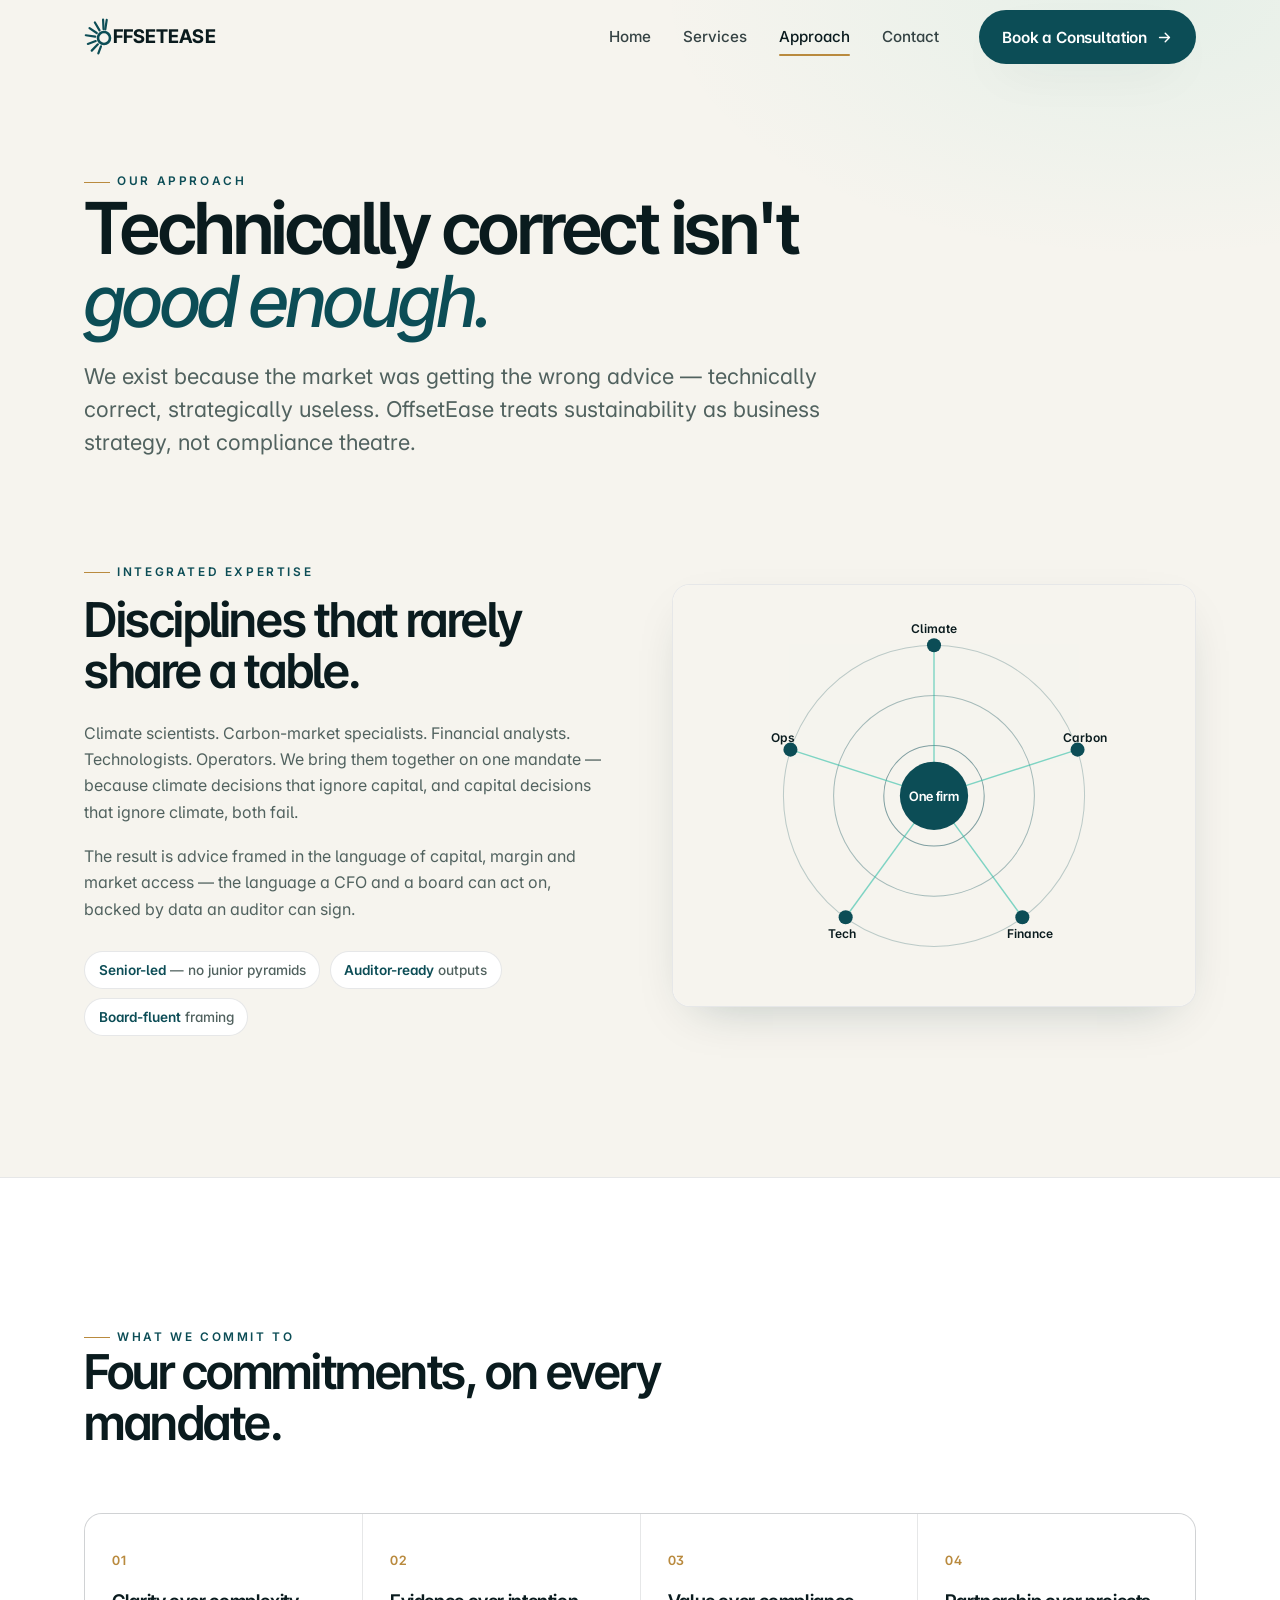
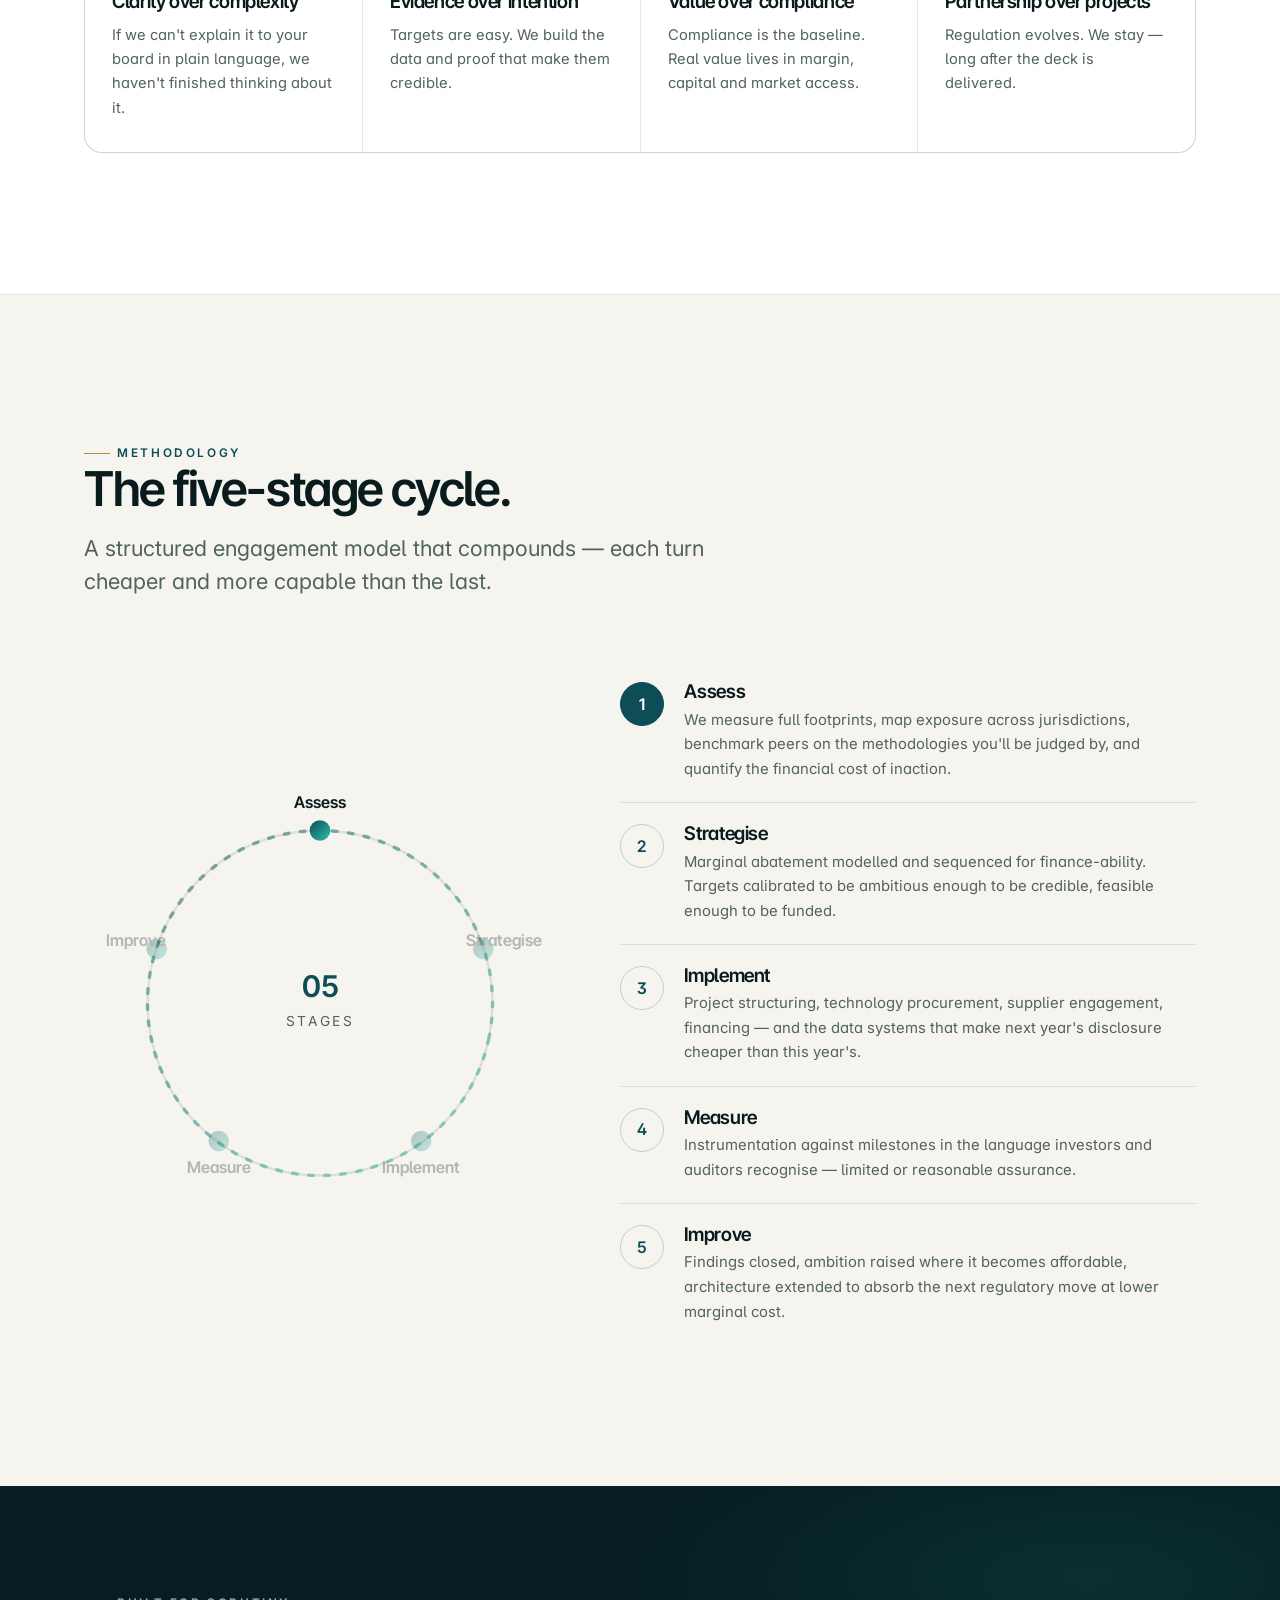
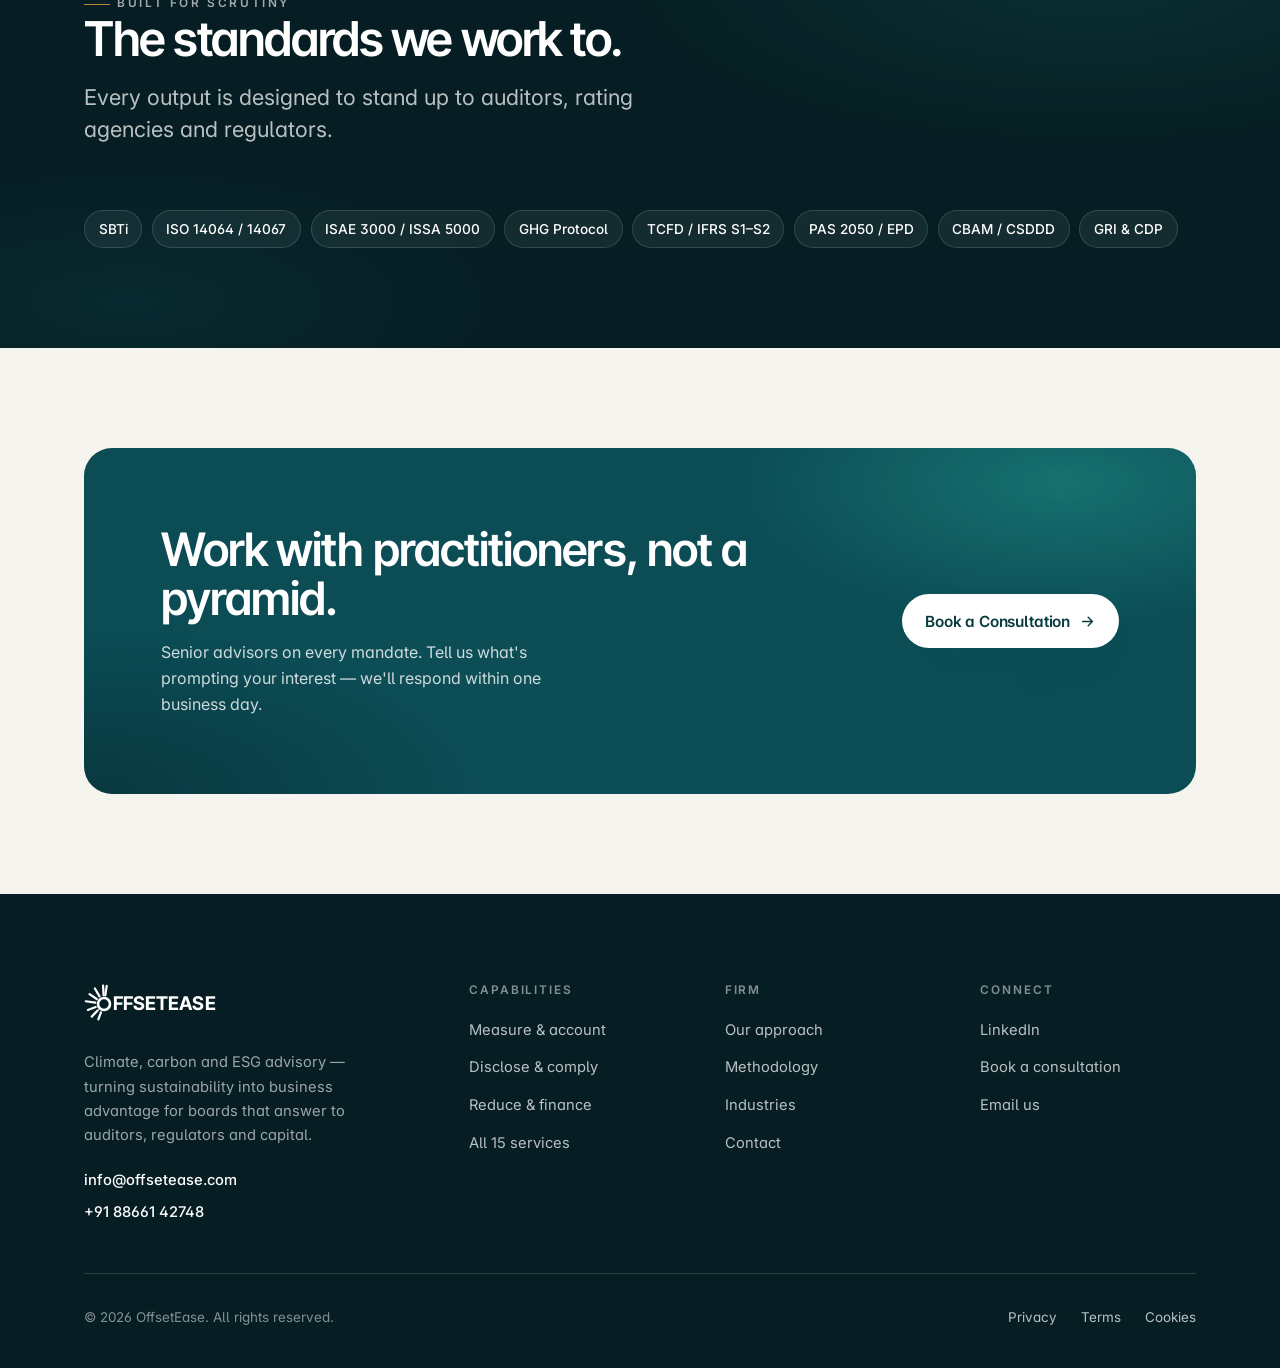
==== about.html @ 2c7992a4 "Brand logo (sunburst mark) + immersive climate visuals - Replace mark with SVG rebuild of the Offset" ====
<!DOCTYPE html>
<html lang="en">
<head>
<meta charset="UTF-8">
<meta name="viewport" content="width=device-width, initial-scale=1">
<title>Approach — OffsetEase</title>
<meta name="description" content="Why OffsetEase exists, how we work, and the five-stage methodology that turns climate exposure into business advantage. Senior-led, integrated, built for scrutiny.">
<meta name="theme-color" content="#0C4D56">
<link rel="icon" href="assets/img/favicon.svg" type="image/svg+xml">
<link rel="preconnect" href="https://fonts.googleapis.com">
<link rel="preconnect" href="https://fonts.gstatic.com" crossorigin>
<link href="https://fonts.googleapis.com/css2?family=Inter:wght@400;500;600;700&family=Inter+Tight:wght@500;600;700&display=swap" rel="stylesheet">
<link rel="stylesheet" href="assets/css/styles.css">
</head>
<body>

<header class="nav is-scrolled" id="nav">
  <div class="wrap nav__inner">
    <a class="logo" href="index.html" aria-label="OffsetEase home">
      <svg class="logo__mark" viewBox="0 0 140 190" fill="none" aria-hidden="true"><g stroke="currentColor" stroke-width="11" stroke-linecap="round"><line x1="106.5" y1="56.5" x2="113.6" y2="9"/><line x1="97.8" y1="56" x2="95.4" y2="8.1"/><line x1="77.7" y1="62.1" x2="54.4" y2="22.4"/><line x1="63.7" y1="75.1" x2="27.5" y2="50.2"/><line x1="56.5" y1="93.5" x2="9" y2="86.4"/><line x1="58.7" y1="115.2" x2="19.3" y2="129.8"/><line x1="69.3" y1="131.5" x2="38.7" y2="163.1"/><line x1="84.8" y1="141.3" x2="71.6" y2="177"/></g><circle cx="100" cy="100" r="30" fill="none" stroke="currentColor" stroke-width="13"/></svg>
      <span class="logo__word" aria-hidden="true">FFSETEASE</span>
    </a>
    <nav class="nav__links" aria-label="Primary">
      <a class="nav__link" href="index.html">Home</a>
      <a class="nav__link" href="services.html">Services</a>
      <a class="nav__link" href="about.html" aria-current="page">Approach</a>
      <a class="nav__link" href="contact.html">Contact</a>
      <a class="btn btn--primary nav__cta" href="contact.html">Book a Consultation
        <svg viewBox="0 0 24 24" fill="none" aria-hidden="true"><path d="M5 12h14M13 6l6 6-6 6" stroke="currentColor" stroke-width="2" stroke-linecap="round" stroke-linejoin="round"/></svg></a>
    </nav>
    <button class="nav__toggle" aria-label="Menu" aria-expanded="false"><span></span></button>
    <div class="nav__progress"></div>
  </div>
</header>

<main>

<section class="phero">
  <div class="phero__bg"></div>
  <div class="wrap">
    <p class="eyebrow reveal">Our approach</p>
    <h1 class="display reveal" data-delay="1">Technically correct isn't<br><span class="accent-word">good enough.</span></h1>
    <p class="lead reveal" data-delay="2">We exist because the market was getting the wrong advice — technically correct, strategically useless. OffsetEase treats sustainability as business strategy, not compliance theatre.</p>
  </div>
</section>

<!-- Story / positioning -->
<section class="section" style="padding-top:clamp(1rem,3vw,2rem)">
  <div class="wrap">
    <div class="feat">
      <div class="reveal">
        <p class="eyebrow">Integrated expertise</p>
        <h2 class="h2" style="margin-top:.8rem">Disciplines that rarely share a table.</h2>
        <div class="stack" style="margin-top:1.4rem">
          <p class="muted">Climate scientists. Carbon-market specialists. Financial analysts. Technologists. Operators. We bring them together on one mandate — because climate decisions that ignore capital, and capital decisions that ignore climate, both fail.</p>
          <p class="muted">The result is advice framed in the language of capital, margin and market access — the language a CFO and a board can act on, backed by data an auditor can sign.</p>
        </div>
        <div class="pills reveal" data-delay="1" style="margin-top:1.8rem">
          <span class="pill"><b>Senior-led</b> — no junior pyramids</span>
          <span class="pill"><b>Auditor-ready</b> outputs</span>
          <span class="pill"><b>Board-fluent</b> framing</span>
        </div>
      </div>
      <div class="feat__media reveal" data-delay="1">
        <svg viewBox="0 0 520 420" role="img" aria-label="Integrated disciplines converging">
          <rect width="520" height="420" fill="#F6F4EE"/>
          <g transform="translate(260,210)">
            <circle r="150" fill="none" stroke="#0C4D56" stroke-width="1" opacity="0.25"/>
            <circle r="100" fill="none" stroke="#0C4D56" stroke-width="1" opacity="0.35"/>
            <circle r="50" fill="none" stroke="#0C4D56" stroke-width="1" opacity="0.5"/>
            <!-- converging lines -->
            <g stroke="#2FBFA8" stroke-width="1.4" opacity="0.6">
              <line x1="0" y1="0" x2="0" y2="-150"/><line x1="0" y1="0" x2="143" y2="-46"/><line x1="0" y1="0" x2="88" y2="121"/><line x1="0" y1="0" x2="-88" y2="121"/><line x1="0" y1="0" x2="-143" y2="-46"/>
            </g>
            <!-- outer nodes -->
            <g font-family="Inter" font-size="12" font-weight="600" fill="#0A1B1E" text-anchor="middle">
              <circle cx="0" cy="-150" r="7" fill="#0C4D56"/><text x="0" y="-162">Climate</text>
              <circle cx="143" cy="-46" r="7" fill="#0C4D56"/><text x="150" y="-54">Carbon</text>
              <circle cx="88" cy="121" r="7" fill="#0C4D56"/><text x="96" y="142">Finance</text>
              <circle cx="-88" cy="121" r="7" fill="#0C4D56"/><text x="-92" y="142">Tech</text>
              <circle cx="-143" cy="-46" r="7" fill="#0C4D56"/><text x="-150" y="-54">Ops</text>
            </g>
            <circle r="34" fill="#0C4D56"/>
            <text y="5" text-anchor="middle" font-family="Inter Tight" font-size="13" font-weight="600" fill="#fff">One firm</text>
          </g>
        </svg>
      </div>
    </div>
  </div>
</section>

<!-- Values -->
<section class="section" style="background:var(--surface);border-block:1px solid var(--line)">
  <div class="wrap">
    <div class="head reveal">
      <p class="eyebrow">What we commit to</p>
      <h2 class="h2">Four commitments, on every mandate.</h2>
    </div>
    <div class="values reveal" data-delay="1">
      <article class="value"><span class="value__num">01</span><h3>Clarity over complexity</h3><p>If we can't explain it to your board in plain language, we haven't finished thinking about it.</p></article>
      <article class="value"><span class="value__num">02</span><h3>Evidence over intention</h3><p>Targets are easy. We build the data and proof that make them credible.</p></article>
      <article class="value"><span class="value__num">03</span><h3>Value over compliance</h3><p>Compliance is the baseline. Real value lives in margin, capital and market access.</p></article>
      <article class="value"><span class="value__num">04</span><h3>Partnership over projects</h3><p>Regulation evolves. We stay — long after the deck is delivered.</p></article>
    </div>
  </div>
</section>

<!-- Methodology -->
<section class="section" id="method">
  <div class="wrap">
    <div class="head reveal">
      <p class="eyebrow">Methodology</p>
      <h2 class="h2">The five-stage cycle.</h2>
      <p class="lead">A structured engagement model that compounds — each turn cheaper and more capable than the last.</p>
    </div>
    <div class="method">
      <div class="cycle reveal">
        <svg viewBox="0 0 400 400" role="img" aria-label="Five-stage engagement cycle">
          <defs><linearGradient id="cyc2" x1="0" y1="0" x2="1" y2="1"><stop offset="0" stop-color="#0C4D56"/><stop offset="1" stop-color="#2FBFA8"/></linearGradient></defs>
          <circle cx="200" cy="200" r="150" fill="none" stroke="var(--line)" stroke-width="2"/>
          <circle cx="200" cy="200" r="150" fill="none" stroke="url(#cyc2)" stroke-width="3" stroke-dasharray="4 10" stroke-linecap="round" opacity="0.5"><animateTransform attributeName="transform" type="rotate" from="0 200 200" to="360 200 200" dur="60s" repeatCount="indefinite"/></circle>
          <g data-seg="0" style="transition:opacity .5s"><circle cx="200" cy="50" r="9" fill="url(#cyc2)"/><text x="200" y="30" text-anchor="middle" font-family="Inter Tight" font-size="14" font-weight="600" fill="#0A1B1E">Assess</text></g>
          <g data-seg="1" style="transition:opacity .5s"><circle cx="342" cy="153" r="9" fill="url(#cyc2)"/><text x="360" y="150" text-anchor="middle" font-family="Inter Tight" font-size="14" font-weight="600" fill="#0A1B1E">Strategise</text></g>
          <g data-seg="2" style="transition:opacity .5s"><circle cx="288" cy="320" r="9" fill="url(#cyc2)"/><text x="288" y="348" text-anchor="middle" font-family="Inter Tight" font-size="14" font-weight="600" fill="#0A1B1E">Implement</text></g>
          <g data-seg="3" style="transition:opacity .5s"><circle cx="112" cy="320" r="9" fill="url(#cyc2)"/><text x="112" y="348" text-anchor="middle" font-family="Inter Tight" font-size="14" font-weight="600" fill="#0A1B1E">Measure</text></g>
          <g data-seg="4" style="transition:opacity .5s"><circle cx="58" cy="153" r="9" fill="url(#cyc2)"/><text x="40" y="150" text-anchor="middle" font-family="Inter Tight" font-size="14" font-weight="600" fill="#0A1B1E">Improve</text></g>
          <text x="200" y="195" text-anchor="middle" font-family="Inter Tight" font-size="26" font-weight="600" fill="#0C4D56">05</text>
          <text x="200" y="220" text-anchor="middle" font-family="Inter" font-size="12" fill="#51625F" letter-spacing="2">STAGES</text>
        </svg>
      </div>
      <div class="method__list reveal" data-delay="1">
        <div class="mstep"><div class="mstep__no">1</div><div><h3>Assess</h3><p>We measure full footprints, map exposure across jurisdictions, benchmark peers on the methodologies you'll be judged by, and quantify the financial cost of inaction.</p></div></div>
        <div class="mstep"><div class="mstep__no">2</div><div><h3>Strategise</h3><p>Marginal abatement modelled and sequenced for finance-ability. Targets calibrated to be ambitious enough to be credible, feasible enough to be funded.</p></div></div>
        <div class="mstep"><div class="mstep__no">3</div><div><h3>Implement</h3><p>Project structuring, technology procurement, supplier engagement, financing — and the data systems that make next year's disclosure cheaper than this year's.</p></div></div>
        <div class="mstep"><div class="mstep__no">4</div><div><h3>Measure</h3><p>Instrumentation against milestones in the language investors and auditors recognise — limited or reasonable assurance.</p></div></div>
        <div class="mstep"><div class="mstep__no">5</div><div><h3>Improve</h3><p>Findings closed, ambition raised where it becomes affordable, architecture extended to absorb the next regulatory move at lower marginal cost.</p></div></div>
      </div>
    </div>
  </div>
</section>

<!-- Standards band -->
<section class="section band section--tight">
  <div class="band__mesh"></div>
  <div class="wrap">
    <div class="head reveal" style="max-width:58ch">
      <p class="eyebrow">Built for scrutiny</p>
      <h2 class="h2" style="color:#fff">The standards we work to.</h2>
      <p class="lead" style="color:rgba(255,255,255,.72);margin-top:1rem">Every output is designed to stand up to auditors, rating agencies and regulators.</p>
    </div>
    <div class="pills reveal" data-delay="1">
      <span class="pill" style="background:rgba(255,255,255,.06);border-color:rgba(255,255,255,.14);color:#fff">SBTi</span>
      <span class="pill" style="background:rgba(255,255,255,.06);border-color:rgba(255,255,255,.14);color:#fff">ISO 14064 / 14067</span>
      <span class="pill" style="background:rgba(255,255,255,.06);border-color:rgba(255,255,255,.14);color:#fff">ISAE 3000 / ISSA 5000</span>
      <span class="pill" style="background:rgba(255,255,255,.06);border-color:rgba(255,255,255,.14);color:#fff">GHG Protocol</span>
      <span class="pill" style="background:rgba(255,255,255,.06);border-color:rgba(255,255,255,.14);color:#fff">TCFD / IFRS S1–S2</span>
      <span class="pill" style="background:rgba(255,255,255,.06);border-color:rgba(255,255,255,.14);color:#fff">PAS 2050 / EPD</span>
      <span class="pill" style="background:rgba(255,255,255,.06);border-color:rgba(255,255,255,.14);color:#fff">CBAM / CSDDD</span>
      <span class="pill" style="background:rgba(255,255,255,.06);border-color:rgba(255,255,255,.14);color:#fff">GRI &amp; CDP</span>
    </div>
  </div>
</section>

<!-- CTA -->
<section class="section section--tight">
  <div class="wrap">
    <div class="cta on-dark reveal">
      <div class="cta__mesh"></div>
      <div class="cta__inner">
        <div><h2>Work with practitioners, not a pyramid.</h2><p>Senior advisors on every mandate. Tell us what's prompting your interest — we'll respond within one business day.</p></div>
        <div class="cta__actions"><a class="btn btn--light" href="contact.html">Book a Consultation
          <svg viewBox="0 0 24 24" fill="none" aria-hidden="true"><path d="M5 12h14M13 6l6 6-6 6" stroke="currentColor" stroke-width="2" stroke-linecap="round" stroke-linejoin="round"/></svg></a></div>
      </div>
    </div>
  </div>
</section>

</main>

<footer class="footer">
  <div class="wrap">
    <div class="footer__top">
      <div>
        <a class="logo" href="index.html" aria-label="OffsetEase home"><svg class="logo__mark" viewBox="0 0 140 190" fill="none" aria-hidden="true"><g stroke="currentColor" stroke-width="11" stroke-linecap="round"><line x1="106.5" y1="56.5" x2="113.6" y2="9"/><line x1="97.8" y1="56" x2="95.4" y2="8.1"/><line x1="77.7" y1="62.1" x2="54.4" y2="22.4"/><line x1="63.7" y1="75.1" x2="27.5" y2="50.2"/><line x1="56.5" y1="93.5" x2="9" y2="86.4"/><line x1="58.7" y1="115.2" x2="19.3" y2="129.8"/><line x1="69.3" y1="131.5" x2="38.7" y2="163.1"/><line x1="84.8" y1="141.3" x2="71.6" y2="177"/></g><circle cx="100" cy="100" r="30" fill="none" stroke="currentColor" stroke-width="13"/></svg><span class="logo__word" aria-hidden="true">FFSETEASE</span></a>
        <p class="footer__blurb">Climate, carbon and ESG advisory — turning sustainability into business advantage for boards that answer to auditors, regulators and capital.</p>
        <div class="footer__contact"><a href="mailto:info@offsetease.com">info@offsetease.com</a><a href="tel:+918866142748">+91 88661 42748</a></div>
      </div>
      <div class="footer__col"><h4>Capabilities</h4><ul><li><a href="services.html#measure">Measure &amp; account</a></li><li><a href="services.html">Disclose &amp; comply</a></li><li><a href="services.html">Reduce &amp; finance</a></li><li><a href="services.html">All 15 services</a></li></ul></div>
      <div class="footer__col"><h4>Firm</h4><ul><li><a href="about.html">Our approach</a></li><li><a href="about.html#method">Methodology</a></li><li><a href="index.html#services">Industries</a></li><li><a href="contact.html">Contact</a></li></ul></div>
      <div class="footer__col"><h4>Connect</h4><ul><li><a href="https://www.linkedin.com/company/offsetease" target="_blank" rel="noopener">LinkedIn</a></li><li><a href="contact.html">Book a consultation</a></li><li><a href="mailto:info@offsetease.com">Email us</a></li></ul></div>
    </div>
    <div class="footer__bottom">
      <span>© <span id="year">2026</span> OffsetEase. All rights reserved.</span>
      <div class="footer__legal"><a href="#">Privacy</a><a href="#">Terms</a><a href="#">Cookies</a></div>
    </div>
  </div>
</footer>

<script src="assets/js/main.js"></script>
</body>
</html>
---- assets/css/styles.css ----
/* ==========================================================================
   OffsetEase v4.3 — Design System
   Climate · Carbon · Capital
   Ultra-minimal, premium, futuristic. Primary #0C4D56.
   ========================================================================== */

/* ---- Tokens -------------------------------------------------------------- */
:root {
  /* Core palette */
  --teal:        #0C4D56;
  --teal-deep:   #083A41;
  --teal-abyss:  #061E23;
  --ink:         #0A1B1E;
  --slate:       #51625F;
  --slate-soft:  #7C8B88;

  /* Surfaces */
  --bg:          #F6F4EE;   /* warm bone */
  --surface:     #FFFFFF;
  --sand:        #ECE6D9;   /* secondary surface */
  --mist:        #E4EDEA;   /* soft teal wash */

  /* Accents (used sparingly) */
  --gold:        #B98A3E;   /* editorial hairline */
  --glow:        #2FBFA8;   /* luminous / data / interactive */

  /* Lines & shadow */
  --line:        rgba(10, 27, 30, .10);
  --line-strong: rgba(10, 27, 30, .18);
  --line-light:  rgba(255, 255, 255, .14);
  --shadow-sm:   0 1px 2px rgba(6, 30, 35, .04);
  --shadow-md:   0 18px 50px -24px rgba(6, 46, 52, .28);
  --shadow-lg:   0 40px 90px -40px rgba(6, 46, 52, .40);

  /* Type */
  --font-sans: "Inter", -apple-system, BlinkMacSystemFont, "Segoe UI", Roboto, Helvetica, Arial, sans-serif;
  --font-display: "Inter Tight", var(--font-sans);

  /* Rhythm */
  --maxw: 1240px;
  --gutter: clamp(20px, 5vw, 64px);
  --radius: 18px;
  --radius-sm: 12px;
  --radius-lg: 28px;

  /* Motion */
  --ease: cubic-bezier(.22, .61, .36, 1);
  --ease-out: cubic-bezier(.16, 1, .3, 1);
}

/* ---- Reset -------------------------------------------------------------- */
*, *::before, *::after { box-sizing: border-box; }
html { -webkit-text-size-adjust: 100%; scroll-behavior: smooth; }
@media (prefers-reduced-motion: reduce) {
  html { scroll-behavior: auto; }
  *, *::before, *::after { animation-duration: .001ms !important; animation-iteration-count: 1 !important; transition-duration: .001ms !important; }
}
body {
  margin: 0;
  font-family: var(--font-sans);
  color: var(--ink);
  background: var(--bg);
  font-size: clamp(16px, 1.02vw, 17px);
  line-height: 1.65;
  font-feature-settings: "ss01", "cv05", "cv11";
  -webkit-font-smoothing: antialiased;
  text-rendering: optimizeLegibility;
  overflow-x: hidden;
}
img, svg, video { max-width: 100%; display: block; }
a { color: inherit; text-decoration: none; }
button { font: inherit; cursor: pointer; border: 0; background: none; color: inherit; }
h1, h2, h3, h4 { font-family: var(--font-display); font-weight: 600; line-height: 1.06; letter-spacing: -0.02em; margin: 0; color: var(--ink); }
p { margin: 0; }
::selection { background: var(--teal); color: #fff; }

/* ---- Layout helpers ----------------------------------------------------- */
.wrap { width: 100%; max-width: var(--maxw); margin-inline: auto; padding-inline: var(--gutter); }
.section { padding-block: clamp(72px, 11vw, 148px); position: relative; }
.section--tight { padding-block: clamp(56px, 8vw, 100px); }
.stack > * + * { margin-top: 1.1rem; }

.eyebrow {
  display: inline-flex; align-items: center; gap: .6em;
  font-size: .74rem; font-weight: 600; letter-spacing: .22em; text-transform: uppercase;
  color: var(--teal);
}
.eyebrow::before {
  content: ""; width: 26px; height: 1px; background: var(--gold); display: inline-block;
}
.eyebrow--light { color: var(--glow); }
.eyebrow--light::before { background: var(--glow); opacity: .7; }

.display {
  font-family: var(--font-display);
  font-weight: 600;
  font-size: clamp(2.3rem, 5.6vw, 4.6rem);
  letter-spacing: -0.035em;
  line-height: 1.02;
}
.h2 { font-size: clamp(1.9rem, 3.8vw, 3rem); letter-spacing: -0.03em; }
.h3 { font-size: clamp(1.3rem, 2vw, 1.6rem); letter-spacing: -0.02em; }
.lead { font-size: clamp(1.1rem, 1.7vw, 1.4rem); line-height: 1.5; color: var(--slate); font-weight: 400; }
.muted { color: var(--slate); }
.accent-word { font-style: italic; font-weight: 500; color: var(--teal); }
.on-dark .accent-word { color: var(--glow); }

/* ---- Buttons (essential CTAs only) ------------------------------------- */
.btn {
  display: inline-flex; align-items: center; gap: .6em;
  padding: .95em 1.5em;
  border-radius: 100px;
  font-weight: 600; font-size: .96rem; letter-spacing: -0.01em;
  transition: transform .4s var(--ease-out), box-shadow .4s var(--ease-out), background .3s, color .3s;
  will-change: transform;
}
.btn svg { width: 17px; height: 17px; transition: transform .4s var(--ease-out); }
.btn:hover svg { transform: translateX(4px); }
.btn--primary { background: var(--teal); color: #fff; box-shadow: var(--shadow-md); }
.btn--primary:hover { transform: translateY(-2px); box-shadow: var(--shadow-lg); background: var(--teal-deep); }
.btn--ghost { color: var(--ink); border: 1px solid var(--line-strong); }
.btn--ghost:hover { border-color: var(--teal); color: var(--teal); transform: translateY(-2px); }
.on-dark .btn--ghost { color: #fff; border-color: var(--line-light); }
.on-dark .btn--ghost:hover { border-color: var(--glow); color: var(--glow); }
.btn--light { background: #fff; color: var(--teal-deep); box-shadow: var(--shadow-md); }
.btn--light:hover { transform: translateY(-2px); box-shadow: var(--shadow-lg); }

/* Text link with animated underline */
.tlink { position: relative; font-weight: 600; color: var(--teal); display: inline-flex; align-items: center; gap: .45em; }
.tlink::after { content: ""; position: absolute; left: 0; bottom: -3px; height: 1px; width: 100%; background: currentColor; transform: scaleX(0); transform-origin: left; transition: transform .45s var(--ease-out); }
.tlink:hover::after { transform: scaleX(1); }
.tlink svg { width: 15px; height: 15px; transition: transform .4s var(--ease-out); }
.tlink:hover svg { transform: translateX(3px); }

/* ==========================================================================
   Navigation
   ========================================================================== */
.nav {
  position: fixed; inset: 0 0 auto 0; z-index: 100;
  transition: background .5s var(--ease), backdrop-filter .5s, border-color .5s, transform .5s var(--ease);
  border-bottom: 1px solid transparent;
}
.nav.is-scrolled {
  background: rgba(246, 244, 238, .78);
  backdrop-filter: saturate(180%) blur(18px);
  -webkit-backdrop-filter: saturate(180%) blur(18px);
  border-bottom-color: var(--line);
}
.nav.is-hidden { transform: translateY(-100%); }
.nav__inner { display: flex; align-items: center; justify-content: space-between; height: 74px; }
.nav__links { display: flex; align-items: center; gap: 2rem; }
.nav__link { font-size: .95rem; font-weight: 500; color: var(--ink); position: relative; opacity: .82; transition: opacity .3s; }
.nav__link:hover, .nav__link[aria-current="page"] { opacity: 1; }
.nav__link[aria-current="page"]::after { content: ""; position: absolute; left: 0; right: 0; bottom: -6px; height: 2px; background: var(--gold); border-radius: 2px; }
.nav__cta { margin-left: .5rem; }
.nav__toggle { display: none; width: 44px; height: 44px; align-items: center; justify-content: center; }
.nav__toggle span { width: 22px; height: 1.5px; background: var(--ink); position: relative; transition: .4s var(--ease); }
.nav__toggle span::before, .nav__toggle span::after { content: ""; position: absolute; left: 0; width: 22px; height: 1.5px; background: var(--ink); transition: .4s var(--ease); }
.nav__toggle span::before { top: -7px; } .nav__toggle span::after { top: 7px; }
body.menu-open .nav__toggle span { background: transparent; }
body.menu-open .nav__toggle span::before { top: 0; transform: rotate(45deg); }
body.menu-open .nav__toggle span::after { top: 0; transform: rotate(-45deg); }

/* Scroll progress */
.nav__progress { position: absolute; left: 0; bottom: 0; height: 2px; width: 100%; transform: scaleX(0); transform-origin: left; background: linear-gradient(90deg, var(--teal), var(--glow)); opacity: 0; transition: opacity .4s; }
.nav.is-scrolled .nav__progress { opacity: 1; }

/* Logo — sunburst mark + FFSETEASE (the ring is the O) */
.logo { display: inline-flex; align-items: center; gap: .12rem; color: var(--ink); }
.logo__mark { width: auto; height: 38px; flex: none; color: var(--teal); overflow: visible; transition: transform .6s var(--ease-out); }
.logo:hover .logo__mark { transform: rotate(-12deg); }
.logo__word { font-family: var(--font-display); font-weight: 700; font-size: 1.18rem; letter-spacing: 0.005em; text-transform: uppercase; margin-left: -.06em; }
.footer .logo__mark { color: #fff; }

/* ==========================================================================
   Hero
   ========================================================================== */
.hero { position: relative; min-height: 100svh; display: flex; align-items: center; overflow: hidden; padding-top: 74px; }
.hero__canvas { position: absolute; inset: 0; z-index: 0; }
.hero__veil { position: absolute; inset: 0; z-index: 1; pointer-events: none;
  background:
    radial-gradient(120% 80% at 78% 12%, rgba(47,191,168,.12), transparent 55%),
    radial-gradient(90% 90% at 12% 100%, rgba(12,77,86,.10), transparent 60%);
}
.hero .wrap { position: relative; z-index: 2; width: 100%; }
.hero__grid { display: grid; grid-template-columns: 1.15fr .85fr; gap: clamp(2rem, 5vw, 5rem); align-items: center; }
.hero__tag { margin-bottom: 1.6rem; }
.hero__title { margin-bottom: 1.6rem; }
.hero__title .line { display: block; overflow: hidden; }
.hero__title .line > span { display: block; }
.hero__sub { max-width: 30ch; margin-bottom: 2.2rem; }
.hero__cta { display: flex; flex-wrap: wrap; gap: 1rem; align-items: center; }
.hero__scroll { position: absolute; left: var(--gutter); bottom: 30px; z-index: 3; display: inline-flex; align-items: center; gap: .7rem; font-size: .74rem; letter-spacing: .18em; text-transform: uppercase; color: var(--slate); }
.hero__scroll i { width: 1px; height: 34px; background: var(--line-strong); position: relative; overflow: hidden; }
.hero__scroll i::after { content: ""; position: absolute; inset: 0; background: var(--teal); animation: scrollpulse 2.4s var(--ease) infinite; }
@keyframes scrollpulse { 0% { transform: translateY(-100%);} 60%,100% { transform: translateY(100%);} }

/* Hero side panel — live climate ticker */
.hero__panel {
  border: 1px solid var(--line); background: rgba(255,255,255,.6);
  backdrop-filter: blur(8px); -webkit-backdrop-filter: blur(8px);
  border-radius: var(--radius); padding: 1.6rem; box-shadow: var(--shadow-md);
}
.hero__panel-head { display: flex; align-items: center; justify-content: space-between; margin-bottom: 1.3rem; }
.hero__panel-head span { font-size: .72rem; letter-spacing: .18em; text-transform: uppercase; color: var(--slate); }
.livedot { display: inline-flex; align-items: center; gap: .5em; font-size: .72rem; letter-spacing: .12em; text-transform: uppercase; color: var(--teal); font-weight: 600; }
.livedot::before { content: ""; width: 7px; height: 7px; border-radius: 50%; background: var(--glow); box-shadow: 0 0 0 0 rgba(47,191,168,.6); animation: ping 2.2s var(--ease) infinite; }
@keyframes ping { 0% { box-shadow: 0 0 0 0 rgba(47,191,168,.5);} 70% { box-shadow: 0 0 0 9px rgba(47,191,168,0);} 100% { box-shadow: 0 0 0 0 rgba(47,191,168,0);} }
.metric { display: flex; align-items: baseline; justify-content: space-between; padding: .85rem 0; border-top: 1px solid var(--line); }
.metric:first-of-type { border-top: 0; }
.metric__label { font-size: .86rem; color: var(--slate); }
.metric__val { font-family: var(--font-display); font-weight: 600; font-size: 1.35rem; letter-spacing: -0.02em; font-variant-numeric: tabular-nums; }
.metric__val small { font-size: .62em; font-weight: 500; color: var(--slate); margin-left: .2em; }

/* ==========================================================================
   Marquee / trust strip
   ========================================================================== */
.strip { border-block: 1px solid var(--line); background: var(--surface); overflow: hidden; }
.strip__inner { display: flex; align-items: center; gap: 3.2rem; padding-block: 1.15rem; white-space: nowrap; width: max-content; animation: marquee 38s linear infinite; }
.strip:hover .strip__inner { animation-play-state: paused; }
.strip__item { font-size: .82rem; font-weight: 600; letter-spacing: .04em; color: var(--slate); text-transform: uppercase; display: inline-flex; align-items: center; gap: 3.2rem; }
.strip__item::after { content: "•"; color: var(--gold); }
@keyframes marquee { to { transform: translateX(-50%); } }

/* ==========================================================================
   Reveal animations
   ========================================================================== */
.reveal { opacity: 0; transform: translateY(26px); transition: opacity 1s var(--ease-out), transform 1s var(--ease-out); }
.reveal.in { opacity: 1; transform: none; }
.reveal[data-delay="1"] { transition-delay: .08s; }
.reveal[data-delay="2"] { transition-delay: .16s; }
.reveal[data-delay="3"] { transition-delay: .24s; }
.reveal[data-delay="4"] { transition-delay: .32s; }
.reveal[data-delay="5"] { transition-delay: .40s; }

/* ==========================================================================
   Generic section header
   ========================================================================== */
.head { max-width: 62ch; margin-bottom: clamp(2.5rem, 5vw, 4rem); }
.head--split { display: grid; grid-template-columns: 1fr 1fr; gap: 2rem; align-items: end; max-width: none; }
.head--split .head__copy { max-width: 44ch; }
.head p.lead { margin-top: 1.1rem; }

/* ==========================================================================
   Philosophy / value grid
   ========================================================================== */
.values { display: grid; grid-template-columns: repeat(4, 1fr); gap: 1px; background: var(--line); border: 1px solid var(--line); border-radius: var(--radius); overflow: hidden; }
.value { background: var(--surface); padding: 2rem 1.7rem; transition: background .5s var(--ease); position: relative; }
.value:hover { background: var(--mist); }
.value__num { font-family: var(--font-display); font-size: .8rem; color: var(--gold); font-weight: 600; letter-spacing: .05em; }
.value h3 { margin: 1.2rem 0 .7rem; font-size: 1.18rem; }
.value p { font-size: .92rem; color: var(--slate); }
.value__icon { width: 34px; height: 34px; color: var(--teal); margin-top: 1.6rem; opacity: .9; }

/* ==========================================================================
   Services
   ========================================================================== */
.svc-grid { display: grid; grid-template-columns: repeat(3, 1fr); gap: 1.1rem; }
.svc {
  position: relative; background: var(--surface); border: 1px solid var(--line);
  border-radius: var(--radius); padding: 1.7rem 1.6rem 1.5rem; overflow: hidden;
  transition: transform .55s var(--ease-out), box-shadow .55s var(--ease-out), border-color .5s;
}
.svc::after { content: ""; position: absolute; left: 0; top: 0; height: 3px; width: 100%; background: linear-gradient(90deg, var(--teal), var(--glow)); transform: scaleX(0); transform-origin: left; transition: transform .55s var(--ease-out); }
.svc:hover { transform: translateY(-4px); box-shadow: var(--shadow-md); border-color: transparent; }
.svc:hover::after { transform: scaleX(1); }
.svc__ix { display: flex; align-items: center; justify-content: space-between; margin-bottom: 1.1rem; }
.svc__num { font-family: var(--font-display); font-size: .78rem; font-weight: 600; color: var(--slate-soft); letter-spacing: .06em; }
.svc__icon { width: 26px; height: 26px; color: var(--teal); }
.svc h3 { font-size: 1.12rem; margin-bottom: .4rem; letter-spacing: -0.015em; }
.svc p { font-size: .9rem; color: var(--slate); }

/* Category tabs */
.svc-cats { display: flex; flex-wrap: wrap; gap: .5rem; margin-bottom: 2.2rem; }
.svc-cat { padding: .5em 1.1em; border-radius: 100px; border: 1px solid var(--line-strong); font-size: .85rem; font-weight: 500; color: var(--slate); transition: .35s var(--ease); }
.svc-cat:hover { border-color: var(--teal); color: var(--teal); }
.svc-cat.is-active { background: var(--teal); border-color: var(--teal); color: #fff; }

/* ==========================================================================
   Methodology — the cycle
   ========================================================================== */
.method { display: grid; grid-template-columns: .9fr 1.1fr; gap: clamp(2rem, 5vw, 5rem); align-items: center; }
.cycle { position: relative; aspect-ratio: 1; max-width: 460px; margin-inline: auto; width: 100%; }
.cycle svg { width: 100%; height: 100%; }
.method__list { counter-reset: step; }
.mstep { display: grid; grid-template-columns: auto 1fr; gap: 1.3rem; padding: 1.3rem 0; border-top: 1px solid var(--line); cursor: default; transition: .4s var(--ease); }
.mstep:first-child { border-top: 0; }
.mstep__no { width: 44px; height: 44px; border-radius: 50%; border: 1px solid var(--line-strong); display: grid; place-items: center; font-family: var(--font-display); font-weight: 600; color: var(--teal); font-size: 1rem; transition: .4s var(--ease); flex: none; }
.mstep.is-active .mstep__no, .mstep:hover .mstep__no { background: var(--teal); color: #fff; border-color: var(--teal); }
.mstep h3 { font-size: 1.18rem; margin-bottom: .35rem; }
.mstep p { font-size: .93rem; color: var(--slate); }

/* ==========================================================================
   Stats band
   ========================================================================== */
.band { background: var(--teal-abyss); color: #fff; position: relative; overflow: hidden; }
.band .eyebrow, .band .muted { color: rgba(255,255,255,.62); }
.band__mesh { position: absolute; inset: 0; opacity: .5; pointer-events: none;
  background:
    radial-gradient(60% 60% at 85% 20%, rgba(47,191,168,.22), transparent 60%),
    radial-gradient(50% 50% at 10% 90%, rgba(12,77,86,.5), transparent 60%); }
.band .wrap { position: relative; z-index: 1; }
.stats { display: grid; grid-template-columns: repeat(4, 1fr); gap: 1.5rem; }
.stat { border-left: 1px solid var(--line-light); padding-left: 1.4rem; }
.stat__n { font-family: var(--font-display); font-weight: 600; font-size: clamp(2.4rem, 4.5vw, 3.4rem); letter-spacing: -0.04em; line-height: 1; color: #fff; font-variant-numeric: tabular-nums; }
.stat__n .u { color: var(--glow); }
.stat__l { margin-top: .7rem; font-size: .9rem; color: rgba(255,255,255,.66); max-width: 22ch; }

/* ==========================================================================
   Industries
   ========================================================================== */
.inds { display: grid; grid-template-columns: repeat(4, 1fr); gap: 1px; background: var(--line); border: 1px solid var(--line); border-radius: var(--radius); overflow: hidden; }
.ind { background: var(--surface); padding: 1.8rem 1.5rem; display: flex; flex-direction: column; gap: 1rem; min-height: 190px; transition: .5s var(--ease); position: relative; overflow: hidden; }
.ind:hover { background: var(--teal); color: #fff; }
.ind__icon { width: 30px; height: 30px; color: var(--teal); transition: color .5s; }
.ind:hover .ind__icon { color: var(--glow); }
.ind h3 { font-size: 1.05rem; margin-top: auto; }
.ind:hover h3 { color: #fff; }
.ind small { font-size: .8rem; color: var(--slate); }
.ind:hover small { color: rgba(255,255,255,.7); }

/* ==========================================================================
   Globe / global reach
   ========================================================================== */
.reach { display: grid; grid-template-columns: 1fr 1fr; gap: clamp(2rem, 5vw, 5rem); align-items: center; }
.globe { aspect-ratio: 1; max-width: 480px; width: 100%; margin-inline: auto; }
.reach__regions { display: grid; grid-template-columns: repeat(2, 1fr); gap: 1px; background: var(--line); border: 1px solid var(--line); border-radius: var(--radius); overflow: hidden; margin-top: 2rem; }
.region { background: var(--surface); padding: 1.1rem 1.3rem; }
.region b { font-size: .98rem; font-weight: 600; display: block; }
.region span { font-size: .82rem; color: var(--slate); }

/* ==========================================================================
   Insight cards
   ========================================================================== */
.posts { display: grid; grid-template-columns: repeat(3, 1fr); gap: 1.1rem; }
.post { display: flex; flex-direction: column; background: var(--surface); border: 1px solid var(--line); border-radius: var(--radius); overflow: hidden; transition: transform .5s var(--ease-out), box-shadow .5s var(--ease-out); }
.post:hover { transform: translateY(-4px); box-shadow: var(--shadow-md); }
.post__img { aspect-ratio: 16/10; position: relative; overflow: hidden; }
.post__img svg { width: 100%; height: 100%; }
.post__body { padding: 1.5rem 1.5rem 1.7rem; display: flex; flex-direction: column; gap: .7rem; flex: 1; }
.post__tag { font-size: .72rem; letter-spacing: .14em; text-transform: uppercase; color: var(--teal); font-weight: 600; }
.post h3 { font-size: 1.12rem; letter-spacing: -0.015em; }
.post p { font-size: .9rem; color: var(--slate); }
.post .tlink { margin-top: auto; }

/* ==========================================================================
   CTA band
   ========================================================================== */
.cta { position: relative; overflow: hidden; background: var(--teal); color: #fff; border-radius: var(--radius-lg); padding: clamp(2.6rem, 6vw, 5rem); }
.cta__mesh { position: absolute; inset: 0; opacity: .8; pointer-events: none;
  background:
    radial-gradient(50% 70% at 88% 10%, rgba(47,191,168,.4), transparent 60%),
    radial-gradient(60% 80% at 0% 100%, rgba(6,30,35,.55), transparent 60%); }
.cta__inner { position: relative; z-index: 1; display: grid; grid-template-columns: 1.3fr .7fr; gap: 2rem; align-items: center; }
.cta h2 { color: #fff; font-size: clamp(1.8rem, 3.6vw, 2.9rem); }
.cta p { color: rgba(255,255,255,.8); margin-top: 1rem; max-width: 44ch; }
.cta__actions { display: flex; flex-direction: column; gap: 1rem; align-items: flex-start; }
@media (min-width: 861px) { .cta__actions { align-items: flex-end; } }

/* ==========================================================================
   Footer
   ========================================================================== */
.footer { background: var(--teal-abyss); color: rgba(255,255,255,.72); padding-block: clamp(3.5rem, 7vw, 6rem) 2.5rem; }
.footer a { color: rgba(255,255,255,.72); transition: color .3s; }
.footer a:hover { color: #fff; }
.footer__top { display: grid; grid-template-columns: 1.6fr 1fr 1fr 1fr; gap: 2.5rem; padding-bottom: 3rem; border-bottom: 1px solid var(--line-light); }
.footer .logo { color: #fff; }
.footer__blurb { max-width: 34ch; font-size: .92rem; margin-top: 1.3rem; color: rgba(255,255,255,.6); }
.footer__col h4 { font-size: .74rem; letter-spacing: .16em; text-transform: uppercase; color: rgba(255,255,255,.5); margin-bottom: 1.2rem; font-family: var(--font-sans); font-weight: 600; }
.footer__col ul { list-style: none; margin: 0; padding: 0; display: grid; gap: .7rem; }
.footer__col a { font-size: .92rem; }
.footer__bottom { display: flex; align-items: center; justify-content: space-between; flex-wrap: wrap; gap: 1rem; padding-top: 2rem; font-size: .84rem; color: rgba(255,255,255,.5); }
.footer__legal { display: flex; gap: 1.5rem; flex-wrap: wrap; }
.footer__contact { display: grid; gap: .5rem; margin-top: 1.3rem; font-size: .92rem; }
.footer__contact a { color: #fff; font-weight: 500; }

/* ==========================================================================
   Contact page
   ========================================================================== */
.contact { display: grid; grid-template-columns: .85fr 1.15fr; gap: clamp(2rem, 5vw, 5rem); align-items: start; }
.form { display: grid; grid-template-columns: 1fr 1fr; gap: 1.2rem; }
.field { display: flex; flex-direction: column; gap: .5rem; }
.field--full { grid-column: 1 / -1; }
.field label { font-size: .82rem; font-weight: 600; color: var(--ink); letter-spacing: -0.01em; }
.field input, .field select, .field textarea {
  font: inherit; font-size: .96rem; color: var(--ink);
  background: var(--surface); border: 1px solid var(--line-strong); border-radius: var(--radius-sm);
  padding: .85em 1em; transition: border-color .3s, box-shadow .3s; width: 100%;
}
.field textarea { resize: vertical; min-height: 120px; }
.field input:focus, .field select:focus, .field textarea:focus { outline: none; border-color: var(--teal); box-shadow: 0 0 0 4px rgba(12,77,86,.1); }
.field--check { flex-direction: row; align-items: flex-start; gap: .7rem; }
.field--check input { width: auto; margin-top: .2rem; }
.field--check label { font-weight: 400; font-size: .86rem; color: var(--slate); }
.form__submit { grid-column: 1 / -1; display: flex; align-items: center; gap: 1.2rem; flex-wrap: wrap; }
.form__note { font-size: .84rem; color: var(--slate); }
.form__ok { grid-column: 1/-1; display: none; padding: 1.1rem 1.3rem; background: var(--mist); border: 1px solid var(--teal); border-radius: var(--radius-sm); color: var(--teal-deep); font-size: .92rem; font-weight: 500; }
.form__ok.show { display: block; }

.contact__aside { position: sticky; top: 100px; }
.contact-card { border: 1px solid var(--line); border-radius: var(--radius); padding: 1.7rem; background: var(--surface); }
.contact-card + .contact-card { margin-top: 1.1rem; }
.contact-card h4 { font-size: .74rem; letter-spacing: .14em; text-transform: uppercase; color: var(--slate); margin-bottom: .8rem; font-family: var(--font-sans); font-weight: 600; }
.contact-card a, .contact-card p { font-size: 1.02rem; font-weight: 500; color: var(--ink); }
.contact-card a:hover { color: var(--teal); }

/* ==========================================================================
   Page hero (interior)
   ========================================================================== */
.phero { padding-top: calc(74px + clamp(3rem, 7vw, 6rem)); padding-bottom: clamp(2.5rem, 5vw, 4rem); position: relative; overflow: hidden; }
.phero__bg { position: absolute; inset: 0; z-index: 0; opacity: .8; pointer-events: none;
  background: radial-gradient(70% 90% at 90% 0%, rgba(47,191,168,.1), transparent 55%); }
.phero .wrap { position: relative; z-index: 1; }
.phero h1 { max-width: 18ch; }
.phero .lead { max-width: 54ch; margin-top: 1.4rem; }

/* Prose */
.prose { max-width: 68ch; }
.prose h2 { margin-top: 2.6rem; margin-bottom: 1rem; }
.prose h3 { margin-top: 1.8rem; margin-bottom: .6rem; }
.prose p { color: var(--slate); margin-bottom: 1rem; }
.prose ul { color: var(--slate); padding-left: 1.2rem; margin-bottom: 1rem; }
.prose li { margin-bottom: .5rem; }

/* Two-column feature */
.feat { display: grid; grid-template-columns: 1fr 1fr; gap: clamp(2rem, 5vw, 5rem); align-items: center; }
.feat--rev .feat__media { order: -1; }
.feat__media { border-radius: var(--radius); overflow: hidden; border: 1px solid var(--line); background: var(--surface); box-shadow: var(--shadow-md); }
.feat__media svg { width: 100%; height: auto; display: block; }

/* Pill list */
.pills { display: flex; flex-wrap: wrap; gap: .6rem; }
.pill { padding: .5em 1em; border-radius: 100px; background: var(--surface); border: 1px solid var(--line); font-size: .85rem; font-weight: 500; color: var(--slate); }
.pill b { color: var(--teal); font-weight: 600; }

/* ==========================================================================
   Warming stripes — global temperature signal (immersive band)
   ========================================================================== */
.stripes {
  position: relative; height: clamp(150px, 22vw, 220px); overflow: hidden;
  border-block: 1px solid var(--line);
  background:
    linear-gradient(90deg,
      #072a30 0%, #0C4D56 16%, #14707c 30%, #2FBFA8 44%,
      #cdbd8a 58%, #C9A24B 70%, #c47a3f 82%, #b6402f 94%, #9c2f26 100%);
  background-size: 220% 100%;
  animation: stripeDrift 26s ease-in-out infinite alternate;
}
@keyframes stripeDrift { from { background-position: 0% 0; } to { background-position: 40% 0; } }
.stripes::before {
  /* discrete "year" bars */
  content: ""; position: absolute; inset: 0;
  background: repeating-linear-gradient(90deg, rgba(6,20,23,0) 0 1.35%, rgba(6,20,23,.35) 1.35% 1.55%);
  mix-blend-mode: multiply;
}
.stripes::after {
  content: ""; position: absolute; inset: 0;
  background: linear-gradient(90deg, rgba(6,30,35,.35), transparent 30%, transparent 70%, rgba(156,47,38,.25));
}
.stripes__label { position: absolute; inset: 0; z-index: 2; display: flex; flex-direction: column; justify-content: center; }
.stripes__label .wrap { display: flex; align-items: flex-end; justify-content: space-between; gap: 1rem; flex-wrap: wrap; }
.stripes__label p { color: #fff; font-family: var(--font-display); font-weight: 600; font-size: clamp(1.05rem, 2vw, 1.5rem); letter-spacing: -0.02em; max-width: 22ch; text-shadow: 0 1px 20px rgba(6,20,23,.4); }
.stripes__label span { color: rgba(255,255,255,.85); font-size: .78rem; letter-spacing: .12em; text-transform: uppercase; }
.stripes__ends { display: flex; gap: 1.4rem; }
.stripes__ends b { color: #fff; font-size: .78rem; font-weight: 600; letter-spacing: .04em; }

/* ==========================================================================
   Net-zero pathway — scroll-drawn (Carbon · NBS · CDR · Net Zero)
   ========================================================================== */
.pathway { display: grid; grid-template-columns: .8fr 1.2fr; gap: clamp(2rem, 5vw, 5rem); align-items: center; }
.pathway__chart { width: 100%; }
.pathway__chart svg { width: 100%; height: auto; overflow: visible; }
.draw { stroke-dasharray: 2400; stroke-dashoffset: 2400; }
.in-view .draw { animation: drawLine 2.4s var(--ease-out) forwards; }
.in-view .draw--2 { animation-delay: .5s; }
@keyframes drawLine { to { stroke-dashoffset: 0; } }
.fade-area { opacity: 0; transition: opacity 1.4s var(--ease) .9s; }
.in-view .fade-area { opacity: 1; }
.pop { opacity: 0; transform: scale(.4); transform-origin: center; transition: opacity .6s var(--ease-out) 2.1s, transform .6s var(--ease-out) 2.1s; }
.in-view .pop { opacity: 1; transform: scale(1); }
@media (prefers-reduced-motion: reduce) {
  .draw { stroke-dashoffset: 0; } .fade-area, .pop { opacity: 1; transform: none; }
}
.pw-legend { display: grid; gap: .9rem; margin-top: 1.8rem; }
.pw-legend div { display: flex; align-items: baseline; gap: .7rem; font-size: .92rem; color: var(--slate); }
.pw-legend i { width: 14px; height: 14px; border-radius: 4px; flex: none; position: relative; top: 2px; }
.pw-legend b { color: var(--ink); font-weight: 600; }

/* ==========================================================================
   Parallax
   ========================================================================== */
[data-parallax] { will-change: transform; }
.orb { position: absolute; border-radius: 50%; filter: blur(48px); pointer-events: none; z-index: 0; opacity: .5; }

/* ==========================================================================
   Responsive
   ========================================================================== */
@media (max-width: 1080px) {
  .svc-grid, .posts { grid-template-columns: repeat(2, 1fr); }
  .values, .inds { grid-template-columns: repeat(2, 1fr); }
  .stats { grid-template-columns: repeat(2, 1fr); gap: 2rem 1.5rem; }
  .footer__top { grid-template-columns: 1fr 1fr; gap: 2rem; }
}
@media (max-width: 860px) {
  .nav__links { position: fixed; inset: 74px 0 auto 0; flex-direction: column; align-items: flex-start; gap: 0; background: var(--bg); padding: 1rem var(--gutter) 2rem; border-bottom: 1px solid var(--line); transform: translateY(-120%); transition: transform .55s var(--ease); box-shadow: var(--shadow-md); }
  body.menu-open .nav__links { transform: translateY(0); }
  .nav__link { padding: 1rem 0; width: 100%; border-bottom: 1px solid var(--line); font-size: 1.1rem; opacity: 1; }
  .nav__link[aria-current="page"]::after { display: none; }
  .nav__cta { margin: 1.2rem 0 0; }
  .nav__toggle { display: inline-flex; }
  .hero { min-height: auto; padding-top: 120px; padding-bottom: 60px; }
  .hero__grid { grid-template-columns: 1fr; gap: 2.5rem; }
  .hero__panel { max-width: 420px; }
  .hero__scroll { display: none; }
  .method, .reach, .contact, .feat, .feat--rev, .pathway { grid-template-columns: 1fr; }
  .feat--rev .feat__media { order: 0; }
  .cta__inner { grid-template-columns: 1fr; }
  .head--split { grid-template-columns: 1fr; }
  .contact__aside { position: static; }
}
@media (max-width: 560px) {
  .svc-grid, .posts, .values, .inds, .stats, .reach__regions, .form { grid-template-columns: 1fr; }
  .footer__top { grid-template-columns: 1fr; gap: 2.2rem; }
  .stat { border-left: 0; border-top: 1px solid var(--line-light); padding-left: 0; padding-top: 1.2rem; }
}
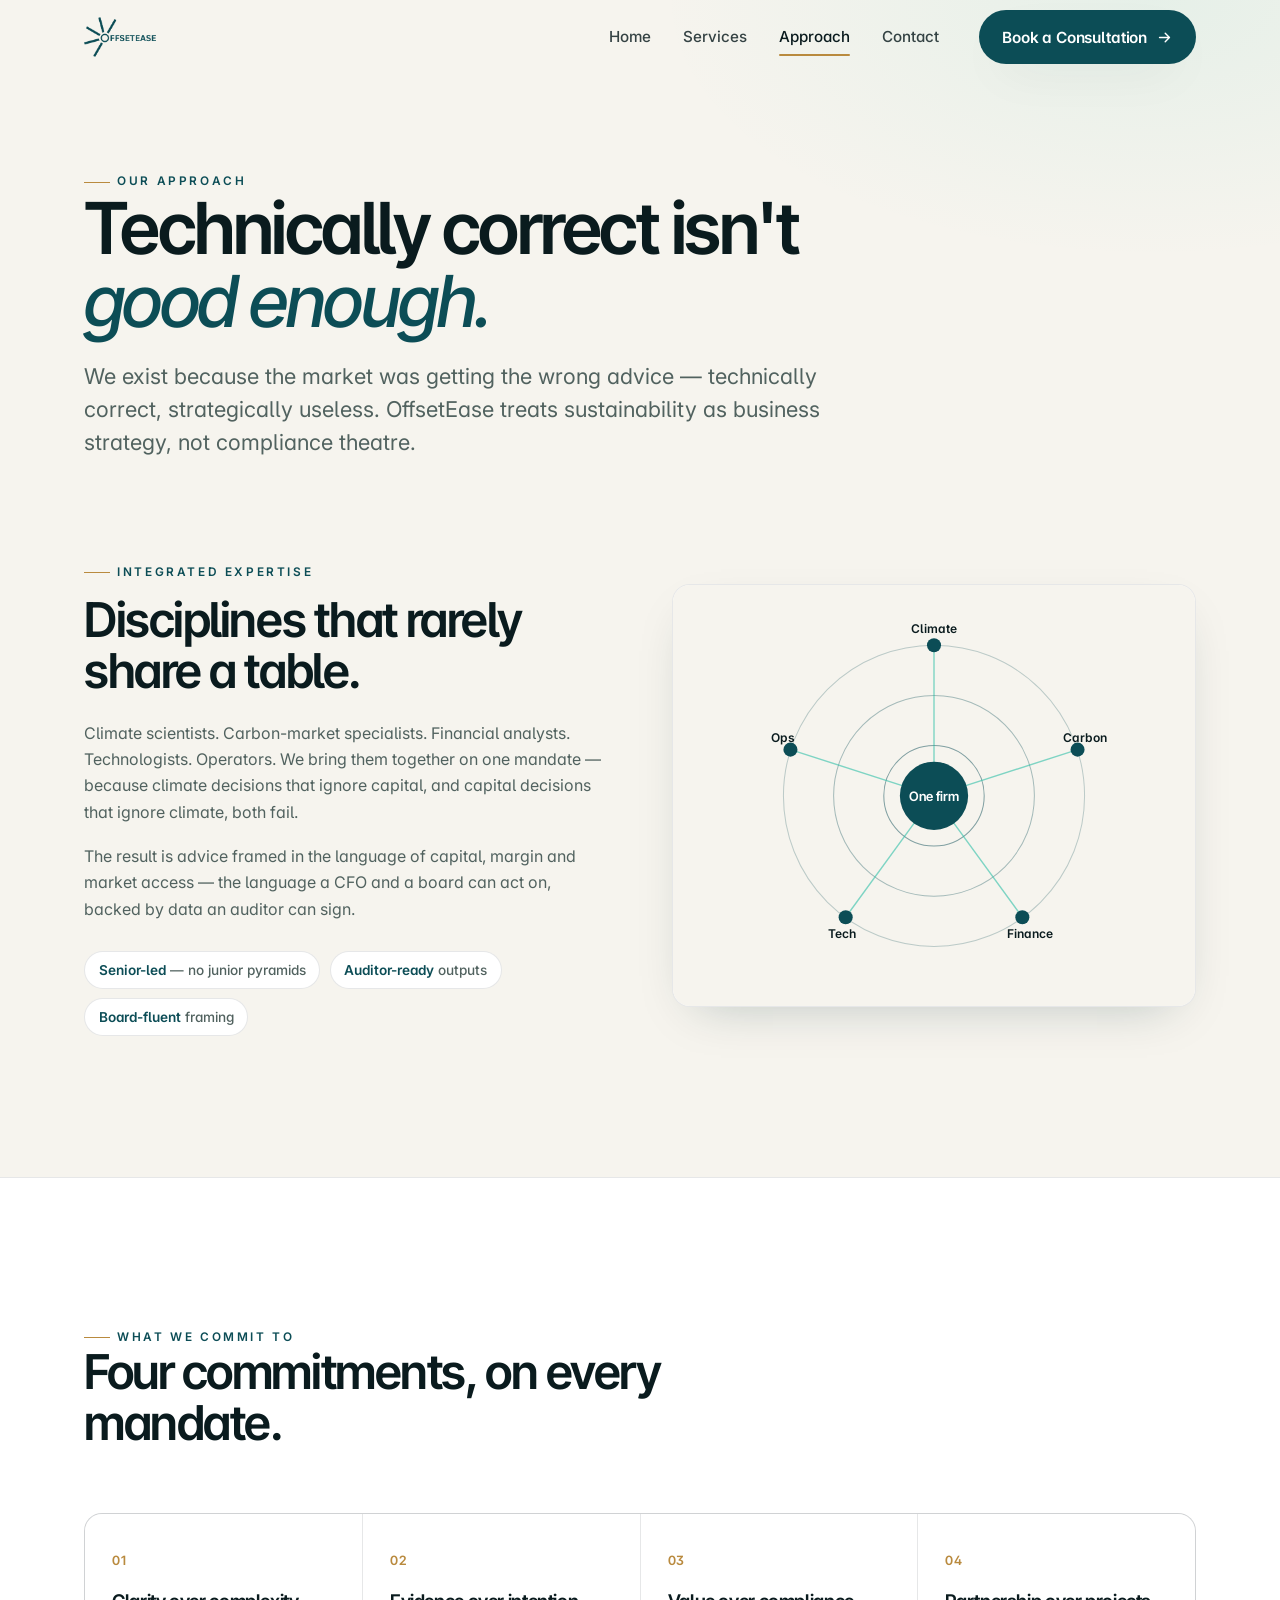
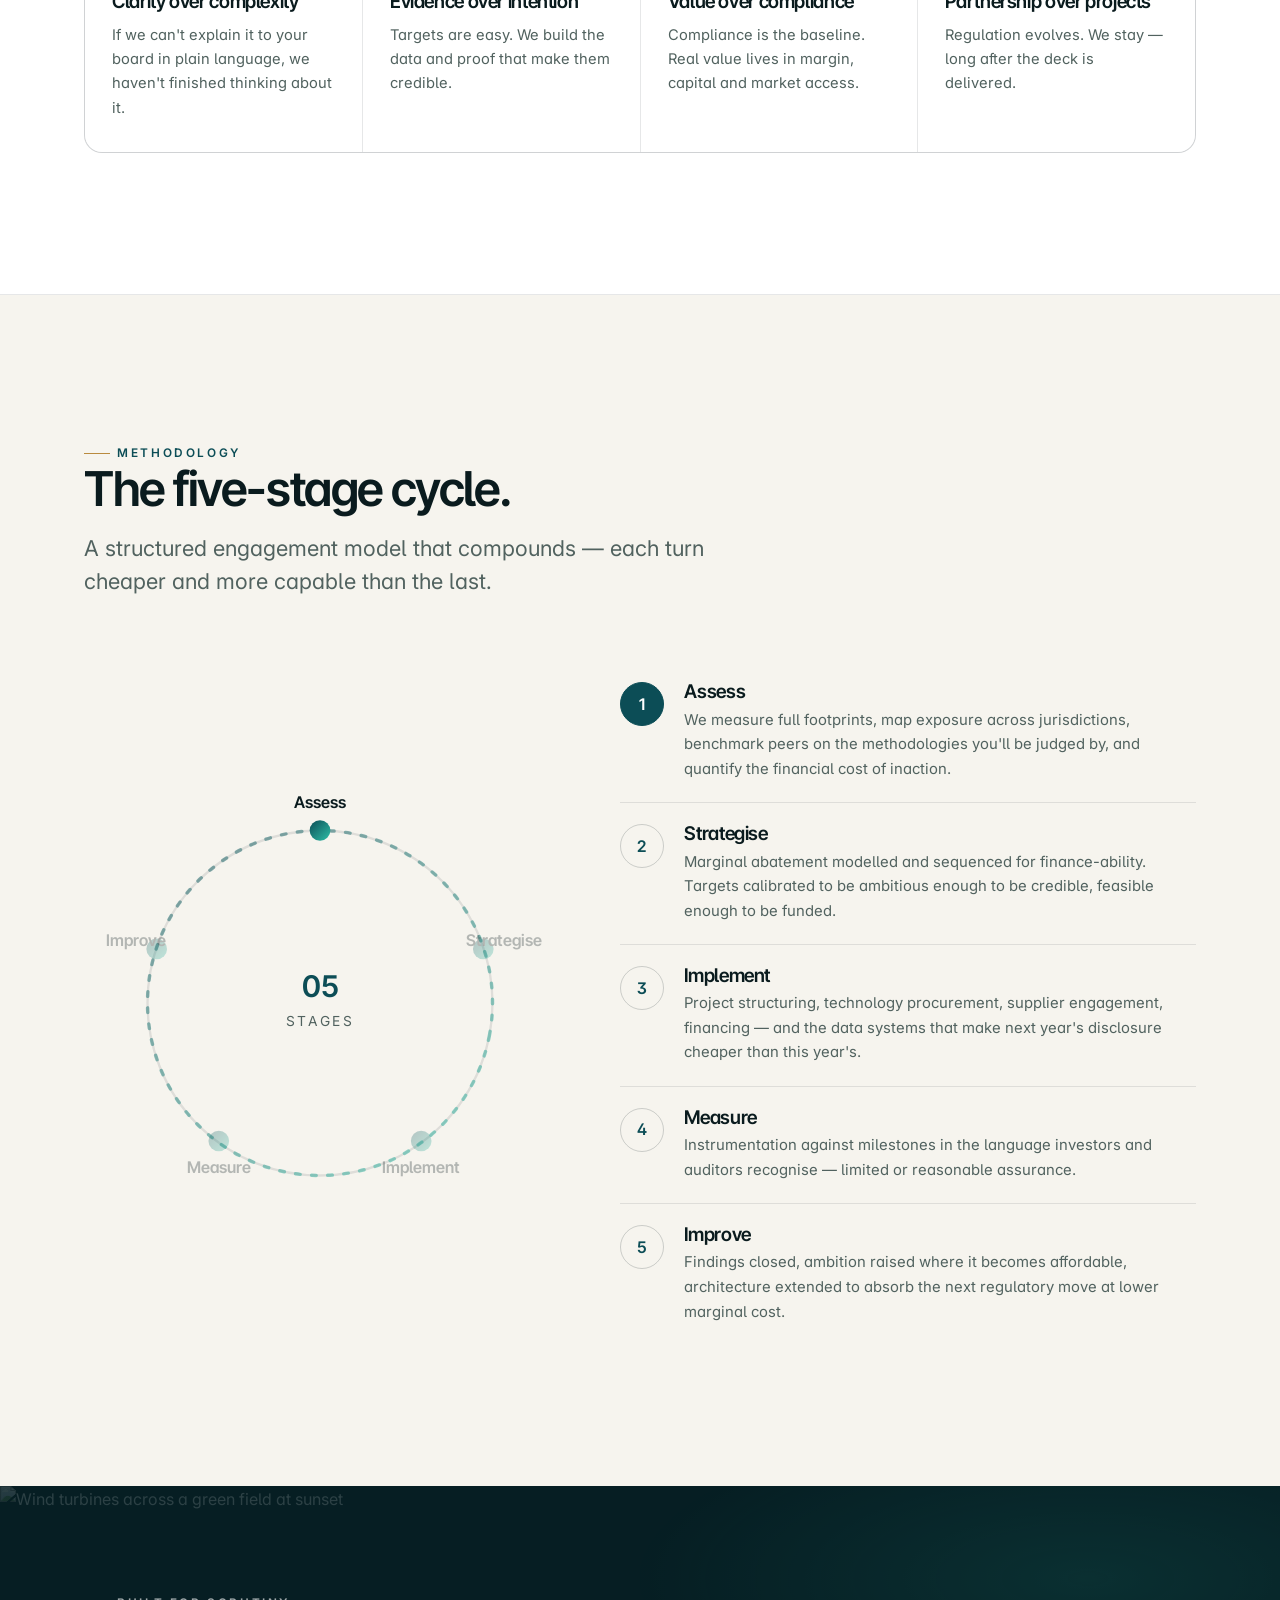
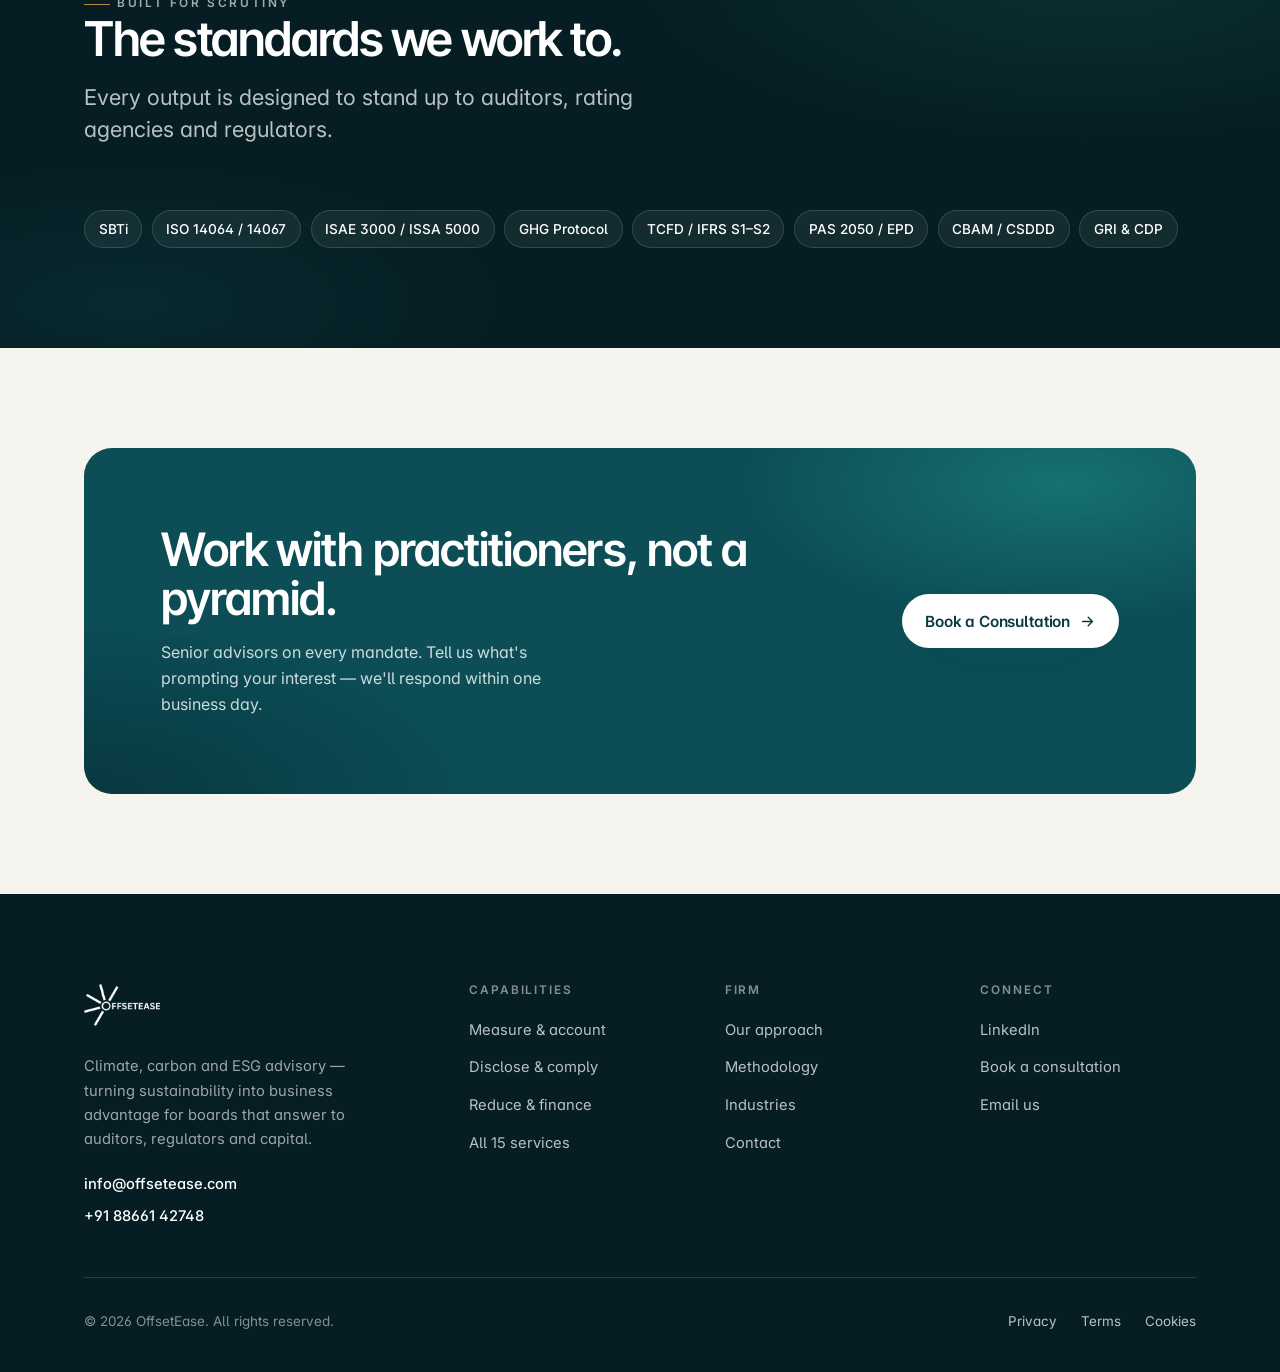
==== commit f6a61660: "Use official OffsetEase logo + cinematic climate imagery - Replace SVG mark with the official offset" ====
--- a/about.html
+++ b/about.html
@@ -6,8 +6,11 @@
 <title>Approach — OffsetEase</title>
 <meta name="description" content="Why OffsetEase exists, how we work, and the five-stage methodology that turns climate exposure into business advantage. Senior-led, integrated, built for scrutiny.">
 <meta name="theme-color" content="#0C4D56">
-<link rel="icon" href="assets/img/favicon.svg" type="image/svg+xml">
+<link rel="icon" href="assets/img/favicon.ico" sizes="any">
+<link rel="icon" href="assets/img/favicon.png" type="image/png">
+<link rel="apple-touch-icon" href="assets/img/apple-touch-icon.png">
 <link rel="preconnect" href="https://fonts.googleapis.com">
+<link rel="preconnect" href="https://images.unsplash.com" crossorigin>
 <link rel="preconnect" href="https://fonts.gstatic.com" crossorigin>
 <link href="https://fonts.googleapis.com/css2?family=Inter:wght@400;500;600;700&family=Inter+Tight:wght@500;600;700&display=swap" rel="stylesheet">
 <link rel="stylesheet" href="assets/css/styles.css">
@@ -17,8 +20,7 @@
 <header class="nav is-scrolled" id="nav">
   <div class="wrap nav__inner">
     <a class="logo" href="index.html" aria-label="OffsetEase home">
-      <svg class="logo__mark" viewBox="0 0 140 190" fill="none" aria-hidden="true"><g stroke="currentColor" stroke-width="11" stroke-linecap="round"><line x1="106.5" y1="56.5" x2="113.6" y2="9"/><line x1="97.8" y1="56" x2="95.4" y2="8.1"/><line x1="77.7" y1="62.1" x2="54.4" y2="22.4"/><line x1="63.7" y1="75.1" x2="27.5" y2="50.2"/><line x1="56.5" y1="93.5" x2="9" y2="86.4"/><line x1="58.7" y1="115.2" x2="19.3" y2="129.8"/><line x1="69.3" y1="131.5" x2="38.7" y2="163.1"/><line x1="84.8" y1="141.3" x2="71.6" y2="177"/></g><circle cx="100" cy="100" r="30" fill="none" stroke="currentColor" stroke-width="13"/></svg>
-      <span class="logo__word" aria-hidden="true">FFSETEASE</span>
+      <span class="brand-logo" aria-hidden="true"></span>
     </a>
     <nav class="nav__links" aria-label="Primary">
       <a class="nav__link" href="index.html">Home</a>
@@ -141,6 +143,8 @@
 
 <!-- Standards band -->
 <section class="section band section--tight">
+  <img class="band__photo" src="https://images.unsplash.com/photo-1612135773893-aa902ee2f6ea?fm=jpg&q=62&w=1600&auto=format&fit=crop" alt="Wind turbines across a green field at sunset" loading="lazy" decoding="async" style="object-position:center 60%">
+  <div class="band__scrim"></div>
   <div class="band__mesh"></div>
   <div class="wrap">
     <div class="head reveal" style="max-width:58ch">
@@ -181,7 +185,7 @@
   <div class="wrap">
     <div class="footer__top">
       <div>
-        <a class="logo" href="index.html" aria-label="OffsetEase home"><svg class="logo__mark" viewBox="0 0 140 190" fill="none" aria-hidden="true"><g stroke="currentColor" stroke-width="11" stroke-linecap="round"><line x1="106.5" y1="56.5" x2="113.6" y2="9"/><line x1="97.8" y1="56" x2="95.4" y2="8.1"/><line x1="77.7" y1="62.1" x2="54.4" y2="22.4"/><line x1="63.7" y1="75.1" x2="27.5" y2="50.2"/><line x1="56.5" y1="93.5" x2="9" y2="86.4"/><line x1="58.7" y1="115.2" x2="19.3" y2="129.8"/><line x1="69.3" y1="131.5" x2="38.7" y2="163.1"/><line x1="84.8" y1="141.3" x2="71.6" y2="177"/></g><circle cx="100" cy="100" r="30" fill="none" stroke="currentColor" stroke-width="13"/></svg><span class="logo__word" aria-hidden="true">FFSETEASE</span></a>
+        <a class="logo" href="index.html" aria-label="OffsetEase home"><span class="brand-logo" aria-hidden="true"></span></a>
         <p class="footer__blurb">Climate, carbon and ESG advisory — turning sustainability into business advantage for boards that answer to auditors, regulators and capital.</p>
         <div class="footer__contact"><a href="mailto:info@offsetease.com">info@offsetease.com</a><a href="tel:+918866142748">+91 88661 42748</a></div>
       </div>
--- a/assets/css/styles.css
+++ b/assets/css/styles.css
@@ -50,7 +50,7 @@
 
 /* ---- Reset -------------------------------------------------------------- */
 *, *::before, *::after { box-sizing: border-box; }
-html { -webkit-text-size-adjust: 100%; scroll-behavior: smooth; }
+html { -webkit-text-size-adjust: 100%; scroll-behavior: smooth; overflow-x: hidden; }
 @media (prefers-reduced-motion: reduce) {
   html { scroll-behavior: auto; }
   *, *::before, *::after { animation-duration: .001ms !important; animation-iteration-count: 1 !important; transition-duration: .001ms !important; }
@@ -65,7 +65,6 @@
   font-feature-settings: "ss01", "cv05", "cv11";
   -webkit-font-smoothing: antialiased;
   text-rendering: optimizeLegibility;
-  overflow-x: hidden;
 }
 img, svg, video { max-width: 100%; display: block; }
 a { color: inherit; text-decoration: none; }
@@ -165,12 +164,18 @@
 .nav__progress { position: absolute; left: 0; bottom: 0; height: 2px; width: 100%; transform: scaleX(0); transform-origin: left; background: linear-gradient(90deg, var(--teal), var(--glow)); opacity: 0; transition: opacity .4s; }
 .nav.is-scrolled .nav__progress { opacity: 1; }
 
-/* Logo — sunburst mark + FFSETEASE (the ring is the O) */
-.logo { display: inline-flex; align-items: center; gap: .12rem; color: var(--ink); }
-.logo__mark { width: auto; height: 38px; flex: none; color: var(--teal); overflow: visible; transition: transform .6s var(--ease-out); }
-.logo:hover .logo__mark { transform: rotate(-12deg); }
-.logo__word { font-family: var(--font-display); font-weight: 700; font-size: 1.18rem; letter-spacing: 0.005em; text-transform: uppercase; margin-left: -.06em; }
-.footer .logo__mark { color: #fff; }
+/* Logo — official OffsetEase artwork, tinted via mask (shape unchanged) */
+.logo { display: inline-flex; align-items: center; }
+.brand-logo {
+  display: block; height: 40px; aspect-ratio: 454 / 252; width: auto; flex: none;
+  background-color: var(--teal);
+  -webkit-mask: url("../img/offsetease-logo.png") left center / contain no-repeat;
+          mask: url("../img/offsetease-logo.png") left center / contain no-repeat;
+  transition: background-color .3s, transform .5s var(--ease-out);
+}
+.logo:hover .brand-logo { transform: translateY(-1px); }
+.footer .brand-logo { background-color: #fff; height: 42px; }
+@media (max-width: 560px) { .brand-logo { height: 34px; } }
 
 /* ==========================================================================
    Hero
@@ -295,6 +300,13 @@
    ========================================================================== */
 .band { background: var(--teal-abyss); color: #fff; position: relative; overflow: hidden; }
 .band .eyebrow, .band .muted { color: rgba(255,255,255,.62); }
+.band__photo, .cta__photo {
+  position: absolute; inset: 0; width: 100%; height: 100%; object-fit: cover;
+  z-index: 0; opacity: .5; filter: grayscale(.38) saturate(.85) contrast(1.02);
+}
+.band__scrim { position: absolute; inset: 0; z-index: 0; background: linear-gradient(180deg, rgba(6,30,35,.7), rgba(6,30,35,.64)); }
+.cta__photo { border-radius: inherit; opacity: .5; }
+.cta__scrim { position: absolute; inset: 0; z-index: 0; border-radius: inherit; background: linear-gradient(110deg, rgba(6,46,52,.9) 0%, rgba(9,58,65,.68) 55%, rgba(12,77,86,.5) 100%); }
 .band__mesh { position: absolute; inset: 0; opacity: .5; pointer-events: none;
   background:
     radial-gradient(60% 60% at 85% 20%, rgba(47,191,168,.22), transparent 60%),
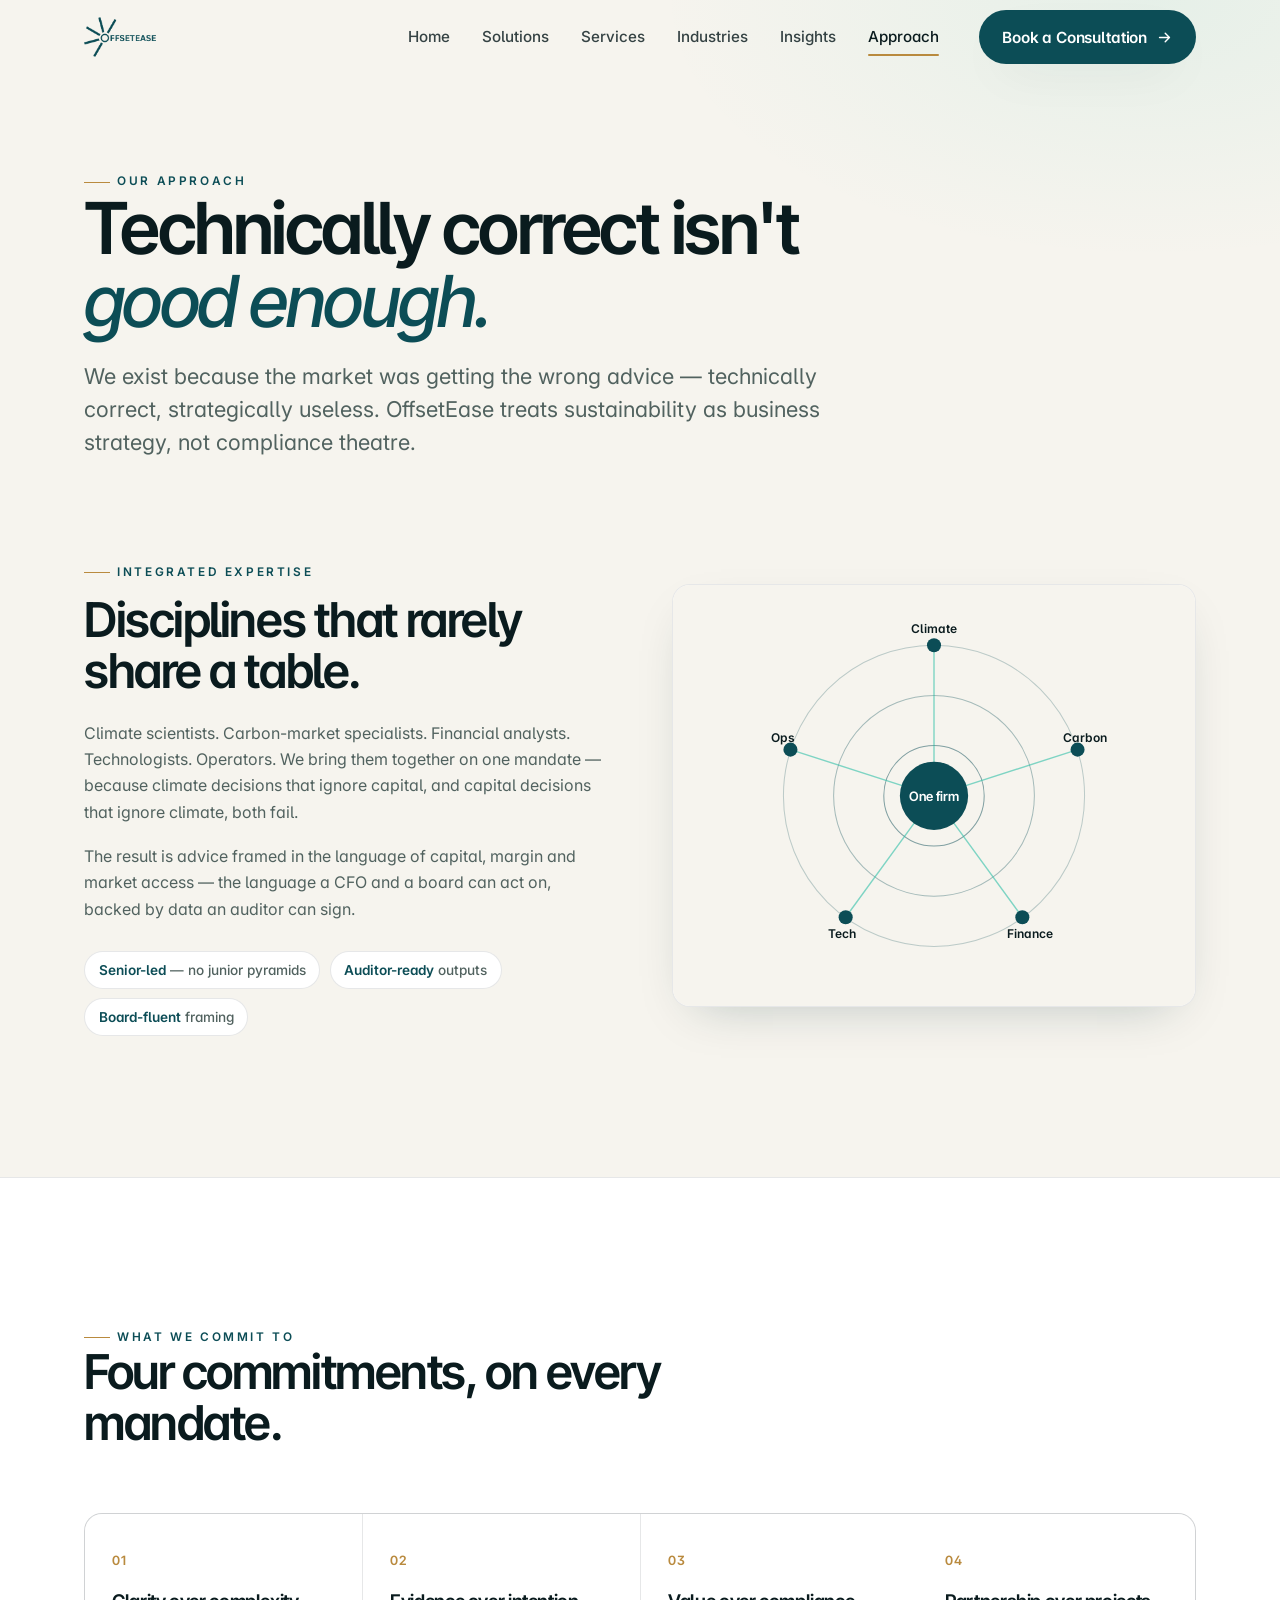
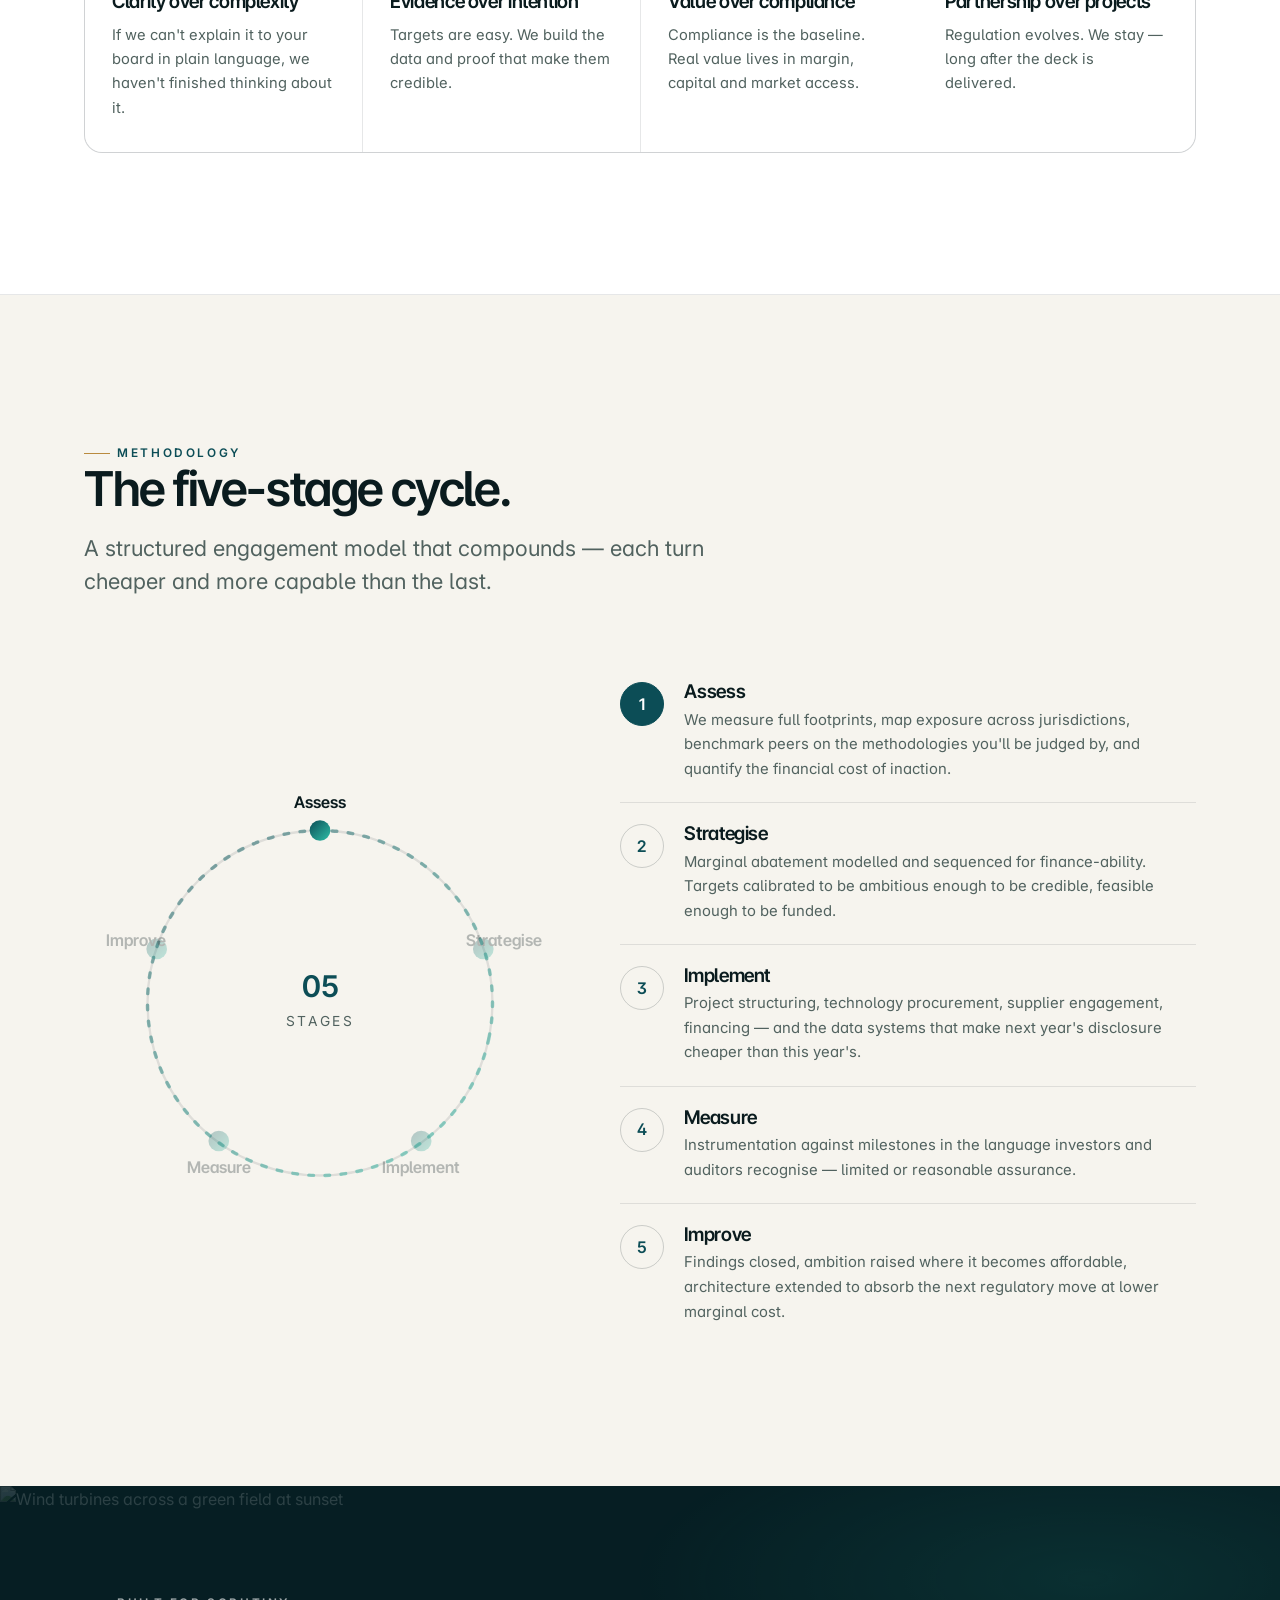
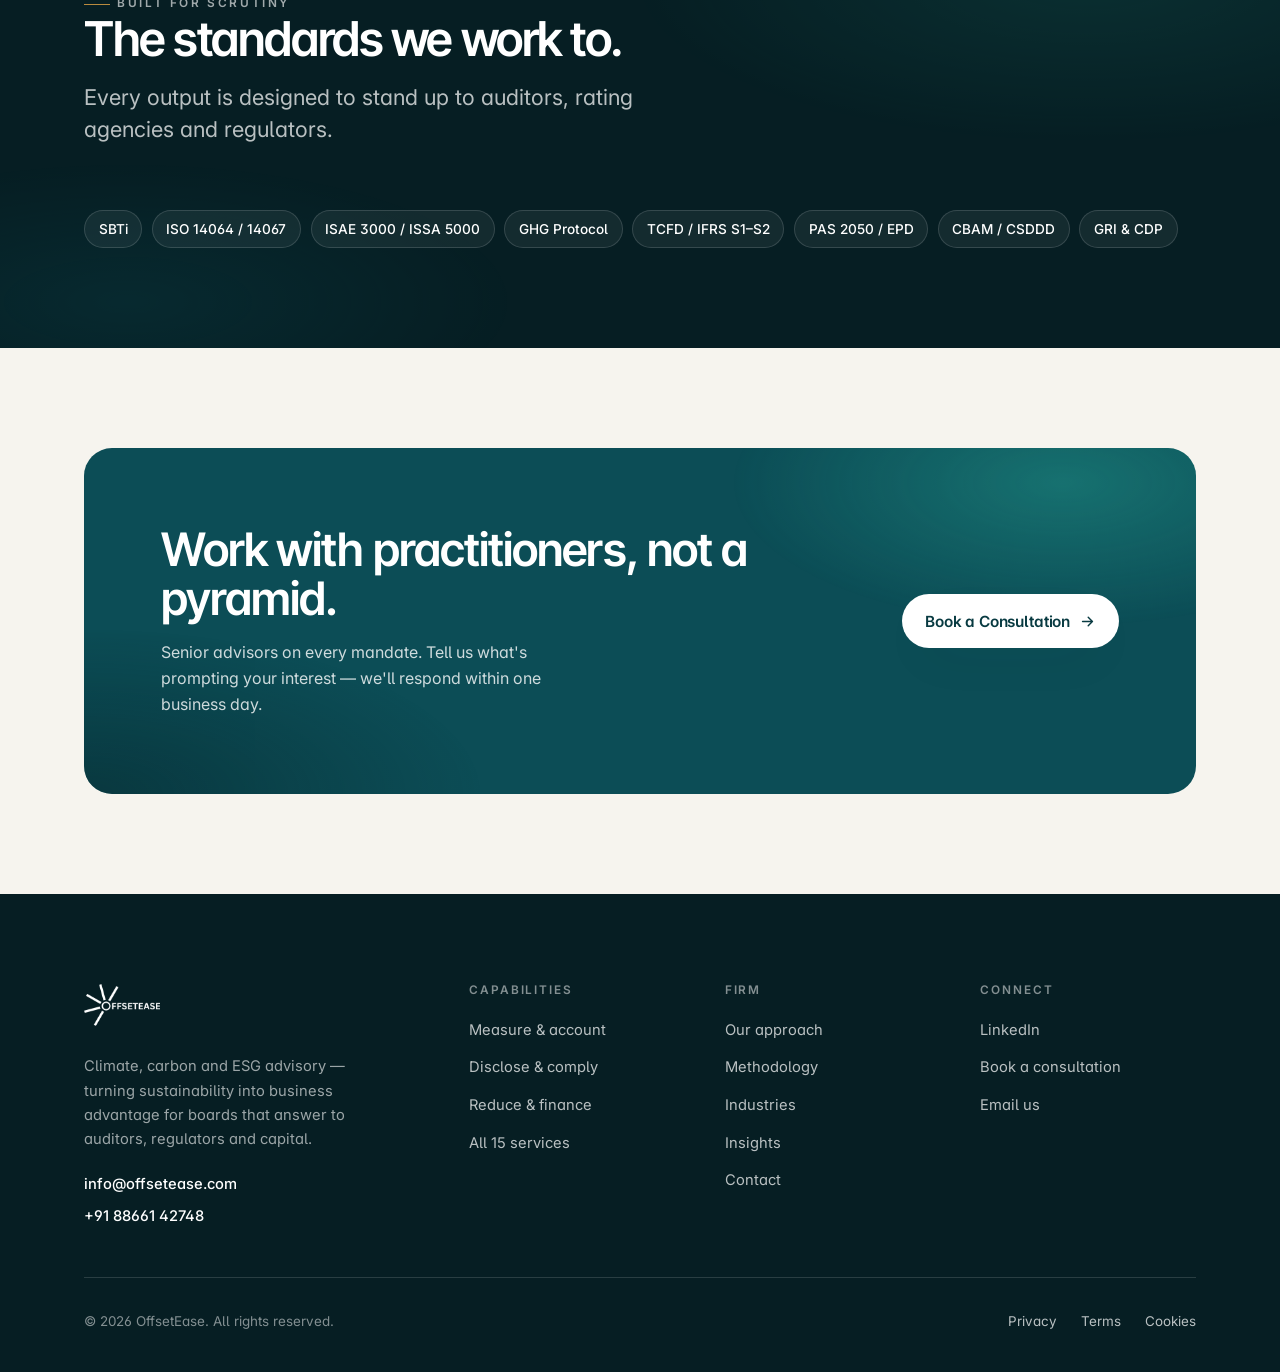
==== commit 8a888dec: "Integrate full site content: Solutions, Industries, Insights + IA - Add Solutions section (5 officia" ====
--- a/about.html
+++ b/about.html
@@ -24,9 +24,11 @@
     </a>
     <nav class="nav__links" aria-label="Primary">
       <a class="nav__link" href="index.html">Home</a>
+      <a class="nav__link" href="index.html#solutions">Solutions</a>
       <a class="nav__link" href="services.html">Services</a>
+      <a class="nav__link" href="index.html#industries">Industries</a>
+      <a class="nav__link" href="insights.html">Insights</a>
       <a class="nav__link" href="about.html" aria-current="page">Approach</a>
-      <a class="nav__link" href="contact.html">Contact</a>
       <a class="btn btn--primary nav__cta" href="contact.html">Book a Consultation
         <svg viewBox="0 0 24 24" fill="none" aria-hidden="true"><path d="M5 12h14M13 6l6 6-6 6" stroke="currentColor" stroke-width="2" stroke-linecap="round" stroke-linejoin="round"/></svg></a>
     </nav>
@@ -190,7 +192,7 @@
         <div class="footer__contact"><a href="mailto:info@offsetease.com">info@offsetease.com</a><a href="tel:+918866142748">+91 88661 42748</a></div>
       </div>
       <div class="footer__col"><h4>Capabilities</h4><ul><li><a href="services.html#measure">Measure &amp; account</a></li><li><a href="services.html">Disclose &amp; comply</a></li><li><a href="services.html">Reduce &amp; finance</a></li><li><a href="services.html">All 15 services</a></li></ul></div>
-      <div class="footer__col"><h4>Firm</h4><ul><li><a href="about.html">Our approach</a></li><li><a href="about.html#method">Methodology</a></li><li><a href="index.html#services">Industries</a></li><li><a href="contact.html">Contact</a></li></ul></div>
+      <div class="footer__col"><h4>Firm</h4><ul><li><a href="about.html">Our approach</a></li><li><a href="about.html#method">Methodology</a></li><li><a href="index.html#industries">Industries</a></li><li><a href="insights.html">Insights</a></li><li><a href="contact.html">Contact</a></li></ul></div>
       <div class="footer__col"><h4>Connect</h4><ul><li><a href="https://www.linkedin.com/company/offsetease" target="_blank" rel="noopener">LinkedIn</a></li><li><a href="contact.html">Book a consultation</a></li><li><a href="mailto:info@offsetease.com">Email us</a></li></ul></div>
     </div>
     <div class="footer__bottom">
--- a/assets/css/styles.css
+++ b/assets/css/styles.css
@@ -497,6 +497,81 @@
 .pw-legend div { display: flex; align-items: baseline; gap: .7rem; font-size: .92rem; color: var(--slate); }
 .pw-legend i { width: 14px; height: 14px; border-radius: 4px; flex: none; position: relative; top: 2px; }
 .pw-legend b { color: var(--ink); font-weight: 600; }
+
+/* ==========================================================================
+   Solutions — editorial priority list
+   ========================================================================== */
+.sol-list { border-top: 1px solid var(--line); }
+.sol { display: grid; grid-template-columns: auto 1fr auto; gap: clamp(1rem, 3vw, 2.4rem); align-items: center; padding: clamp(1.3rem, 2.5vw, 1.9rem) 0; border-bottom: 1px solid var(--line); position: relative; transition: padding-left .45s var(--ease-out), background .45s; }
+.sol::before { content: ""; position: absolute; left: -100vw; right: -100vw; top: 0; bottom: 0; background: var(--mist); opacity: 0; transition: opacity .45s; z-index: -1; }
+.sol:hover { padding-left: clamp(.5rem, 1.5vw, 1.2rem); }
+.sol:hover::before { opacity: .5; }
+.sol__no { font-family: var(--font-display); font-weight: 600; font-size: .9rem; color: var(--gold); letter-spacing: .04em; }
+.sol__body h3 { font-size: clamp(1.2rem, 2vw, 1.55rem); letter-spacing: -0.02em; margin-bottom: .35rem; }
+.sol__body p { color: var(--slate); font-size: .96rem; max-width: 66ch; }
+.sol__arrow { width: 40px; height: 40px; border-radius: 50%; border: 1px solid var(--line-strong); display: grid; place-items: center; color: var(--teal); flex: none; transition: .45s var(--ease-out); }
+.sol__arrow svg { width: 17px; height: 17px; }
+.sol:hover .sol__arrow { background: var(--teal); border-color: var(--teal); color: #fff; transform: rotate(-45deg); }
+
+/* ==========================================================================
+   Insights page — editorial grid
+   ========================================================================== */
+.filters { display: flex; flex-wrap: wrap; gap: .5rem; margin-bottom: 2.4rem; }
+.article-grid { display: grid; grid-template-columns: repeat(3, 1fr); gap: 1.1rem; }
+.article { display: flex; flex-direction: column; background: var(--surface); border: 1px solid var(--line); border-radius: var(--radius); overflow: hidden; transition: transform .5s var(--ease-out), box-shadow .5s var(--ease-out), border-color .4s; }
+.article:hover { transform: translateY(-4px); box-shadow: var(--shadow-md); border-color: transparent; }
+.article__top { padding: 1.5rem 1.5rem 0; display: flex; align-items: center; justify-content: space-between; }
+.article__cat { font-size: .7rem; letter-spacing: .13em; text-transform: uppercase; color: var(--teal); font-weight: 600; }
+.article__date { font-size: .76rem; color: var(--slate-soft); }
+.article__body { padding: .9rem 1.5rem 1.6rem; display: flex; flex-direction: column; gap: .6rem; flex: 1; }
+.article h3 { font-size: 1.1rem; letter-spacing: -0.015em; line-height: 1.22; }
+.article p { font-size: .9rem; color: var(--slate); flex: 1; }
+.article__more { font-size: .82rem; font-weight: 600; color: var(--teal); display: inline-flex; align-items: center; gap: .4em; margin-top: .3rem; }
+@media (max-width: 1080px) { .article-grid { grid-template-columns: repeat(2, 1fr); } }
+@media (max-width: 620px) { .article-grid { grid-template-columns: 1fr; } .sol { grid-template-columns: auto 1fr; } .sol__arrow { display: none; } }
+
+/* ==========================================================================
+   Cinematic video moment (scroll storytelling)
+   ========================================================================== */
+.cinema { position: relative; min-height: 82vh; display: flex; align-items: center; overflow: hidden; color: #fff; background: var(--teal-abyss); }
+.cinema__video { position: absolute; inset: 0; width: 100%; height: 100%; object-fit: cover; z-index: 0; }
+.cinema__scrim { position: absolute; inset: 0; z-index: 1;
+  background:
+    linear-gradient(180deg, rgba(6,20,23,.55) 0%, rgba(6,30,35,.5) 55%, rgba(6,20,23,.72) 100%),
+    radial-gradient(90% 120% at 15% 50%, rgba(6,30,35,.72), transparent 60%); }
+.cinema .wrap { position: relative; z-index: 2; width: 100%; }
+.cinema__inner { max-width: 40ch; }
+.cinema h2 { color: #fff; font-size: clamp(2rem, 5.2vw, 4rem); letter-spacing: -0.035em; }
+.cinema p { color: rgba(255,255,255,.86); font-size: clamp(1.06rem, 1.7vw, 1.4rem); line-height: 1.5; margin-top: 1.3rem; max-width: 46ch; }
+.cinema__cue { position: absolute; z-index: 2; right: var(--gutter); bottom: 32px; display: inline-flex; align-items: center; gap: .6rem; font-size: .72rem; letter-spacing: .18em; text-transform: uppercase; color: rgba(255,255,255,.72); }
+.cinema__source { position: absolute; z-index: 2; left: var(--gutter); bottom: 22px; font-size: .68rem; letter-spacing: .06em; color: rgba(255,255,255,.4); }
+
+/* ==========================================================================
+   Cursor glow (desktop pointer only)
+   ========================================================================== */
+.cursor-glow { position: fixed; top: 0; left: 0; width: 460px; height: 460px; border-radius: 50%; pointer-events: none; z-index: 90; transform: translate(-50%, -50%); background: radial-gradient(circle, rgba(47,191,168,.16), rgba(47,191,168,0) 62%); opacity: 0; transition: opacity .5s var(--ease); mix-blend-mode: screen; }
+@media (hover: none) { .cursor-glow { display: none; } }
+
+/* 3D tilt cards */
+.tilt { transform-style: preserve-3d; will-change: transform; transition: transform .5s var(--ease-out), box-shadow .5s var(--ease-out); }
+
+/* ==========================================================================
+   FAQ accordion
+   ========================================================================== */
+.faq { max-width: 860px; margin-inline: auto; }
+.faq__group + .faq__group { margin-top: 2.2rem; }
+.faq__group > h3 { font-size: .74rem; letter-spacing: .16em; text-transform: uppercase; color: var(--teal); font-family: var(--font-sans); font-weight: 600; margin-bottom: .4rem; }
+.faq__item { border-top: 1px solid var(--line); }
+.faq__q { width: 100%; text-align: left; display: flex; justify-content: space-between; align-items: center; gap: 1.5rem; padding: 1.3rem 0; font-family: var(--font-display); font-weight: 600; font-size: 1.08rem; letter-spacing: -0.015em; color: var(--ink); transition: color .3s; }
+.faq__q:hover { color: var(--teal); }
+.faq__ic { position: relative; width: 20px; height: 20px; flex: none; }
+.faq__ic::before, .faq__ic::after { content: ""; position: absolute; background: var(--teal); border-radius: 2px; transition: transform .4s var(--ease); }
+.faq__ic::before { top: 9px; left: 2px; width: 16px; height: 2px; }
+.faq__ic::after { left: 9px; top: 2px; width: 2px; height: 16px; }
+.faq__item.open .faq__ic::after { transform: rotate(90deg); opacity: 0; }
+.faq__a { overflow: hidden; max-height: 0; transition: max-height .55s var(--ease); }
+.faq__a p { padding-bottom: 1.35rem; color: var(--slate); max-width: 70ch; font-size: .98rem; }
+.faq__item.open .faq__a { max-height: 340px; }
 
 /* ==========================================================================
    Parallax
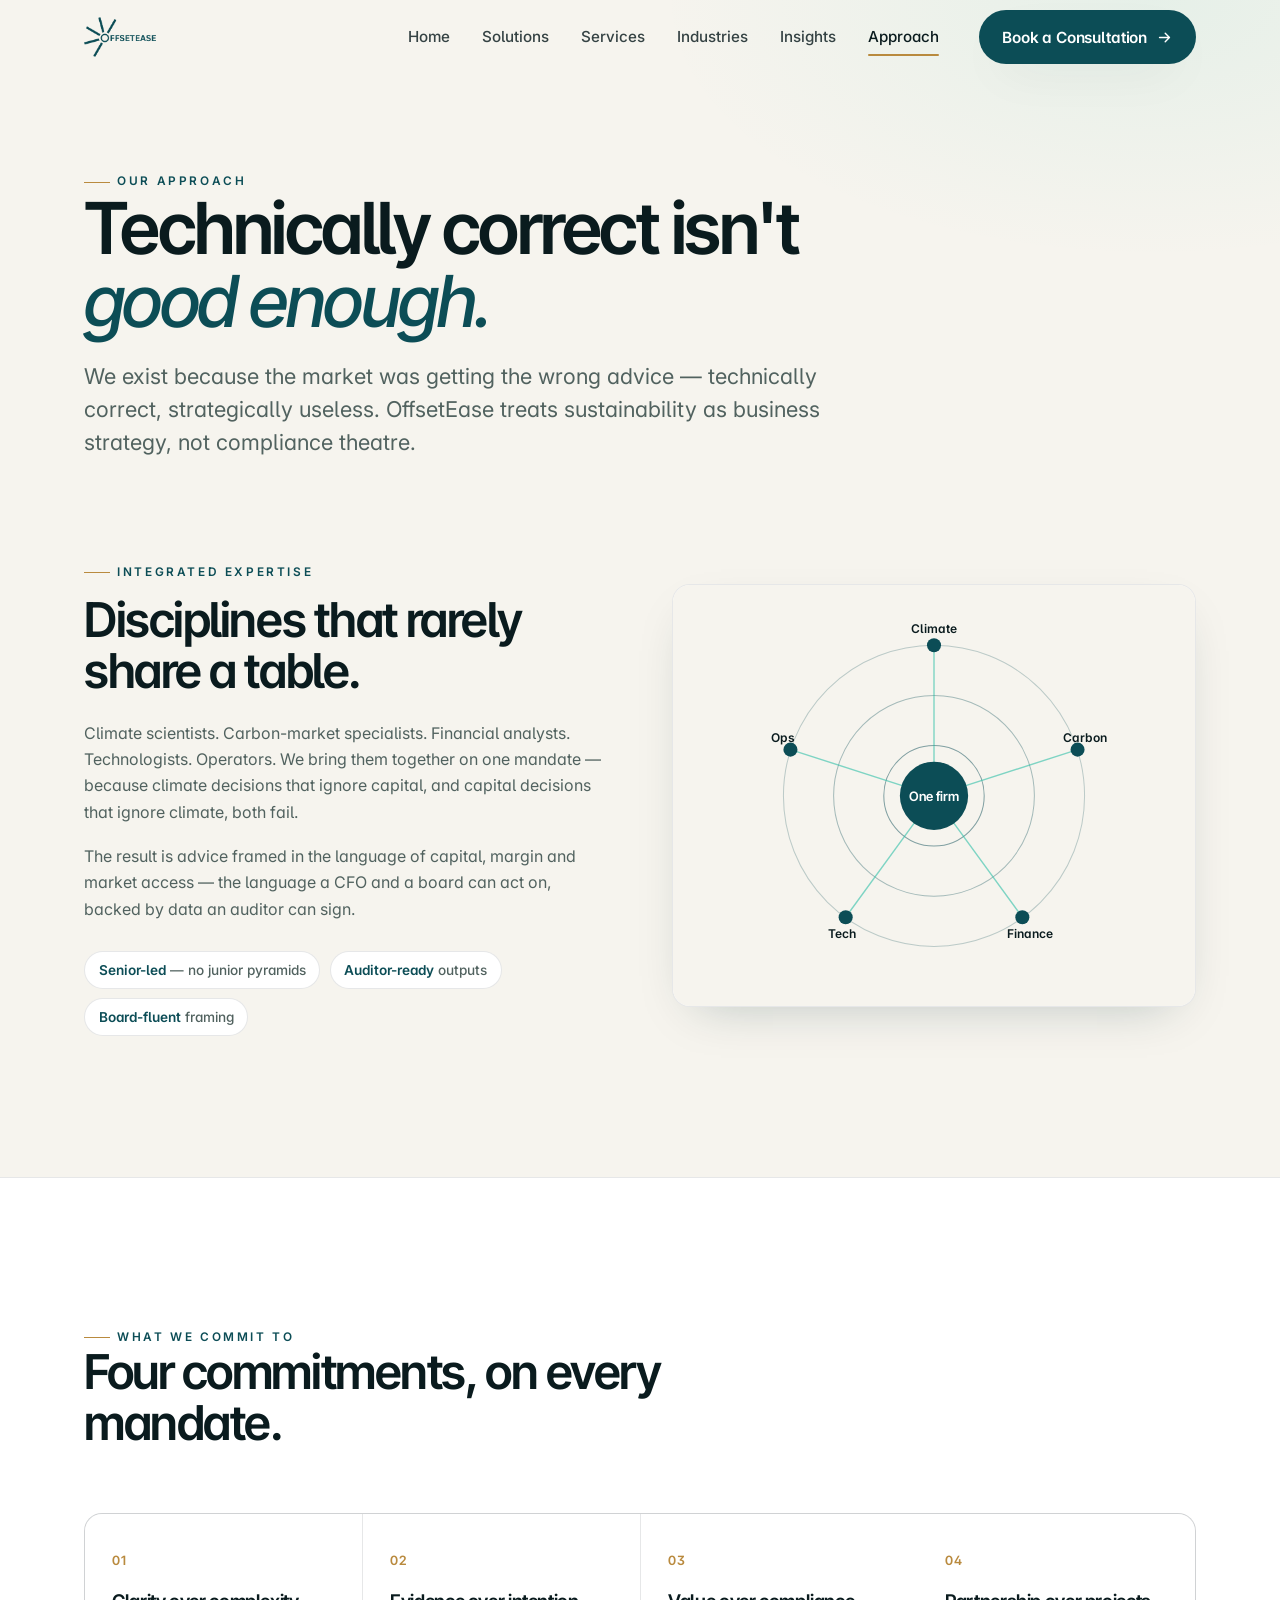
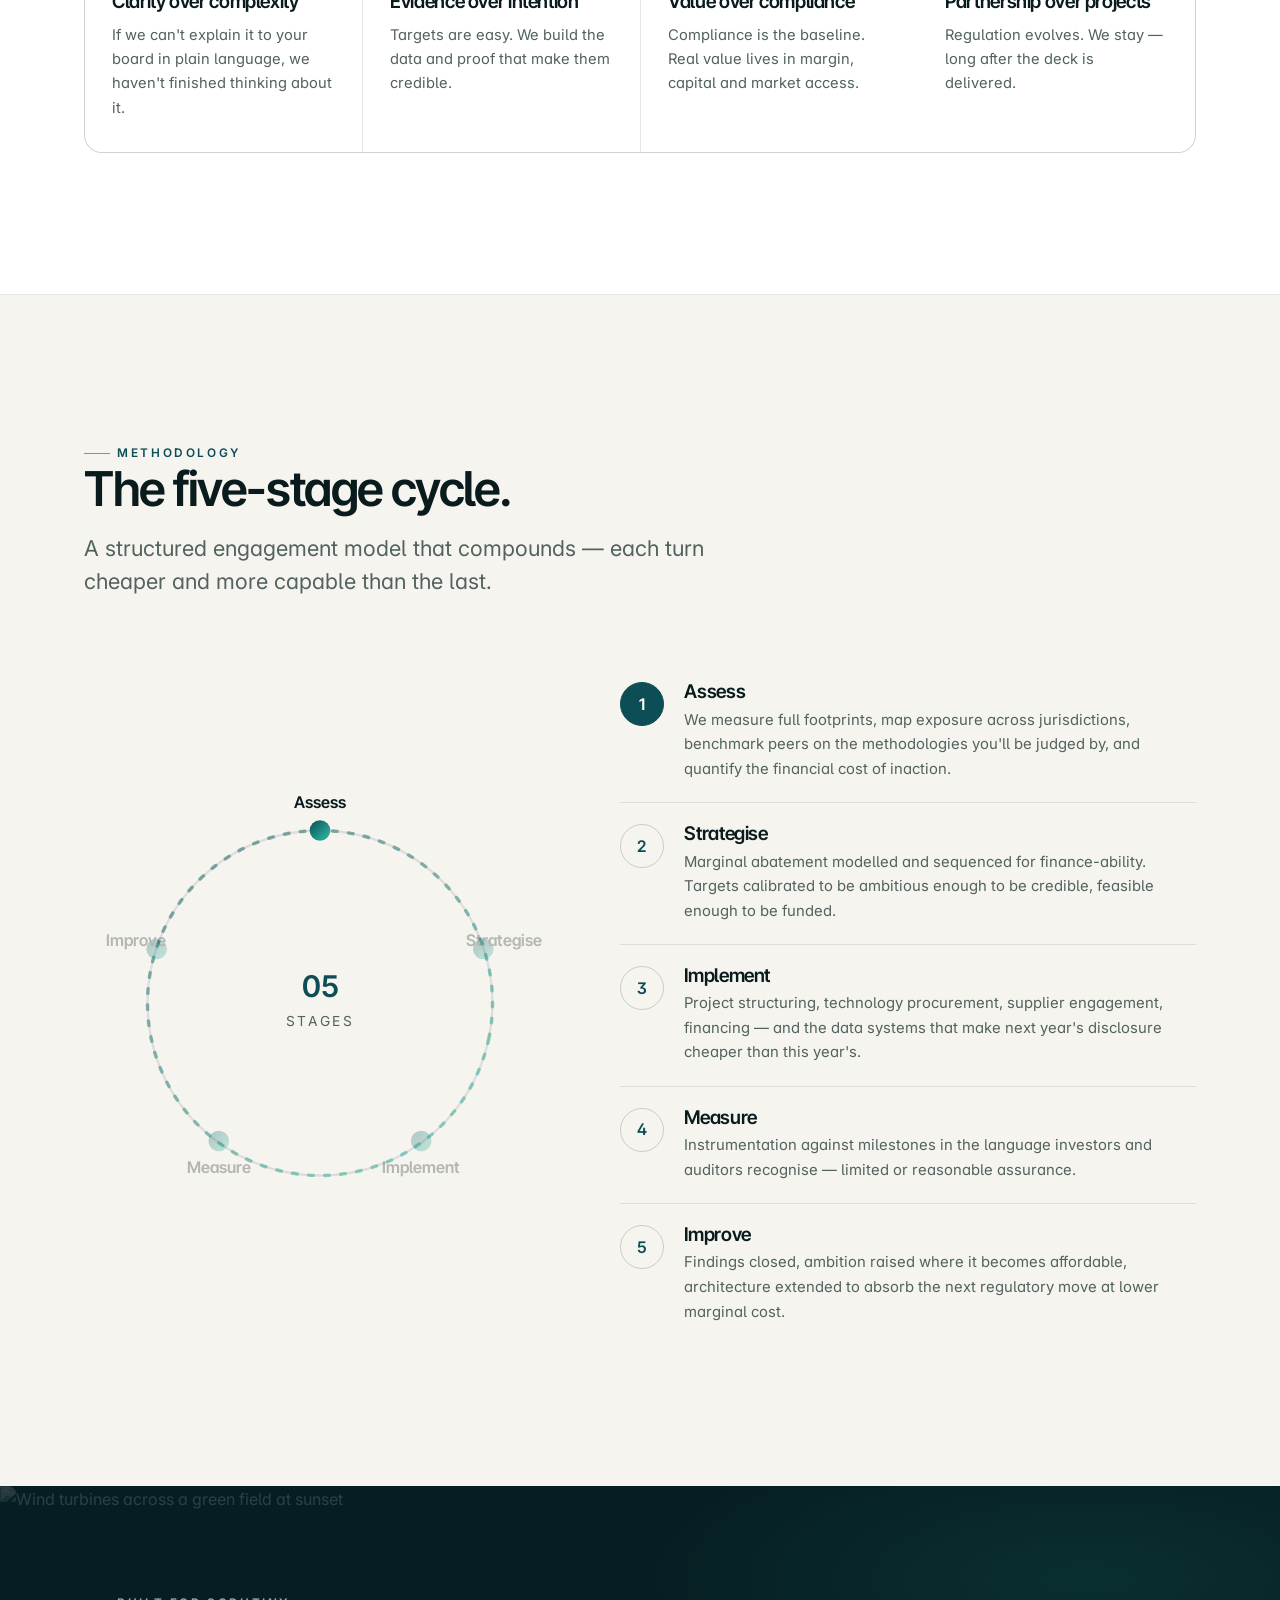
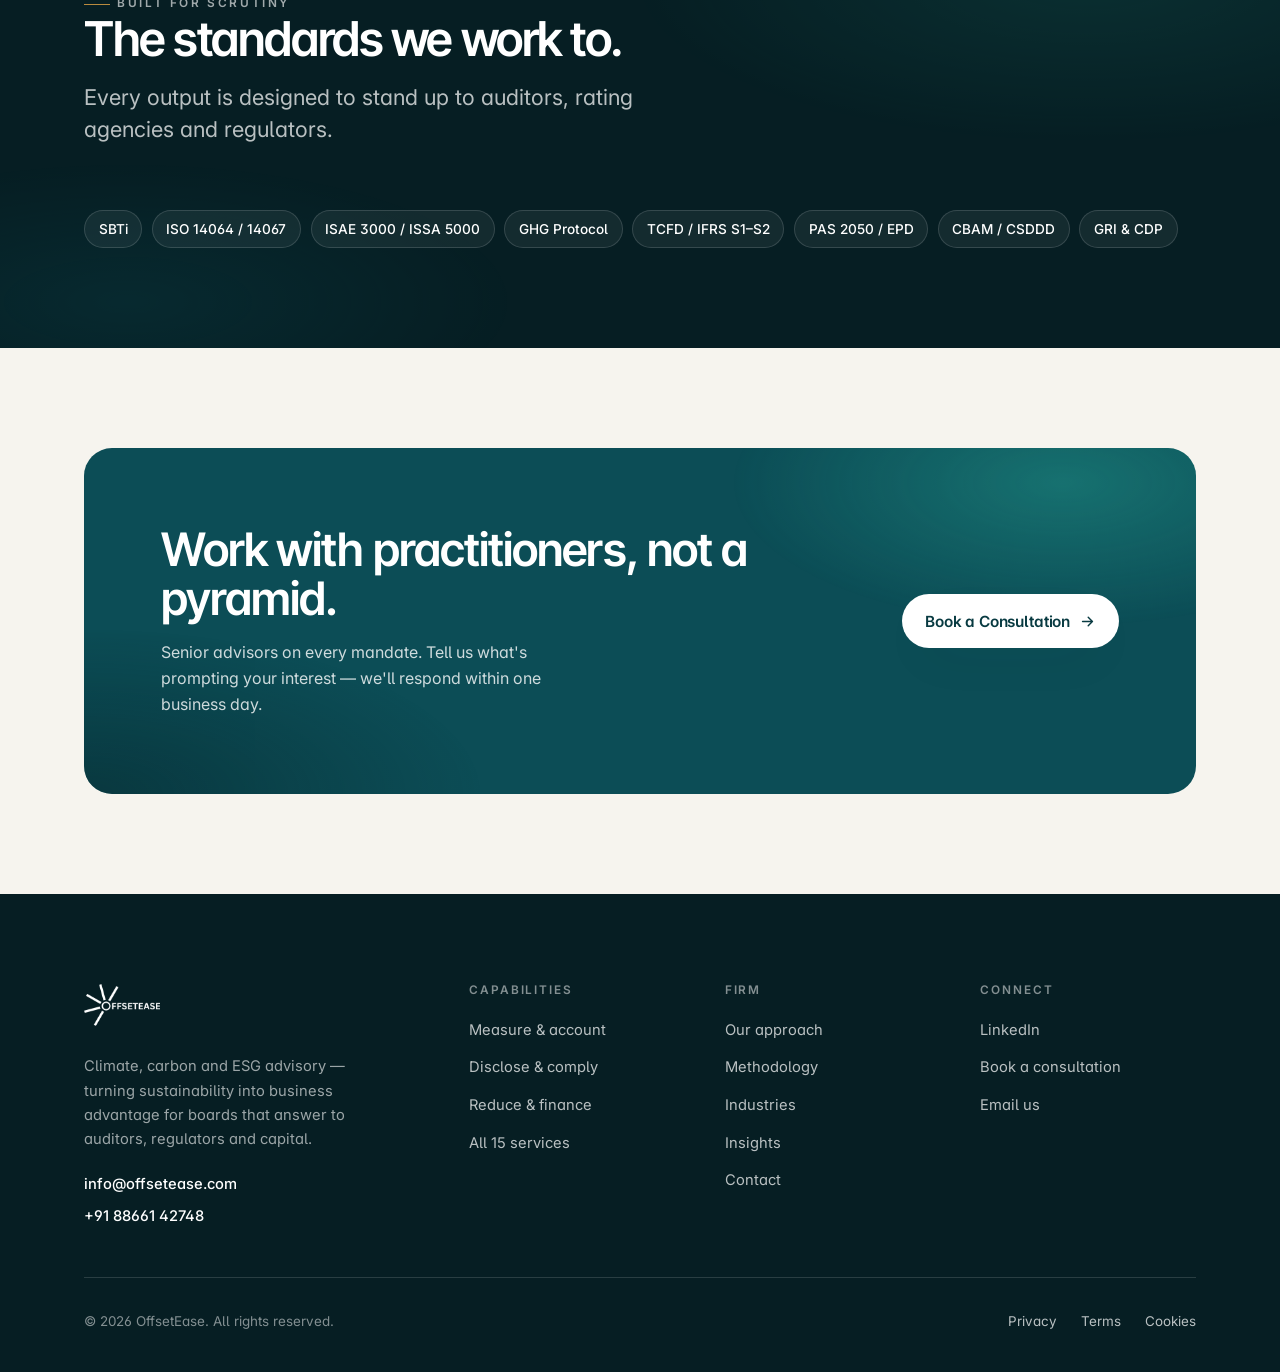
==== commit 5b497bda: "Experience layer: cinematic preloader + Lenis smooth inertia scroll - Cinematic arrival preloader (l" ====
--- a/about.html
+++ b/about.html
@@ -2,6 +2,7 @@
 <html lang="en">
 <head>
 <meta charset="UTF-8">
+<script>try{if(sessionStorage.getItem("oe_seen"))document.documentElement.classList.add("pre-skip");else sessionStorage.setItem("oe_seen","1");}catch(e){}</script>
 <meta name="viewport" content="width=device-width, initial-scale=1">
 <title>Approach — OffsetEase</title>
 <meta name="description" content="Why OffsetEase exists, how we work, and the five-stage methodology that turns climate exposure into business advantage. Senior-led, integrated, built for scrutiny.">
@@ -16,6 +17,13 @@
 <link rel="stylesheet" href="assets/css/styles.css">
 </head>
 <body>
+<div class="preloader" id="preloader" aria-hidden="true">
+  <div class="pre__inner">
+    <span class="pre__logo"></span>
+    <span class="pre__tag">Climate · Carbon · Capital</span>
+    <span class="pre__bar"><i></i></span>
+  </div>
+</div>
 
 <header class="nav is-scrolled" id="nav">
   <div class="wrap nav__inner">
@@ -202,6 +210,7 @@
   </div>
 </footer>
 
+<script src="https://cdn.jsdelivr.net/npm/lenis@1.1.20/dist/lenis.min.js"></script>
 <script src="assets/js/main.js"></script>
 </body>
 </html>
--- a/assets/css/styles.css
+++ b/assets/css/styles.css
@@ -130,6 +130,31 @@
 .tlink:hover::after { transform: scaleX(1); }
 .tlink svg { width: 15px; height: 15px; transition: transform .4s var(--ease-out); }
 .tlink:hover svg { transform: translateX(3px); }
+
+/* Lenis smooth scroll (recommended base styles) */
+html.lenis, html.lenis body { height: auto; }
+.lenis.lenis-smooth { scroll-behavior: auto !important; }
+.lenis.lenis-smooth [data-lenis-prevent] { overscroll-behavior: contain; }
+.lenis.lenis-stopped { overflow: hidden; }
+
+/* ==========================================================================
+   Preloader — cinematic arrival
+   ========================================================================== */
+.preloader { position: fixed; inset: 0; z-index: 3000; background: var(--teal-abyss); display: grid; place-items: center; animation: preAuto .9s var(--ease) 2.4s forwards; }
+.preloader.done { animation: preAuto .9s var(--ease) forwards; }
+.pre-skip .preloader { display: none !important; }
+@keyframes preAuto { to { transform: translateY(-101%); visibility: hidden; } }
+.pre__inner { display: flex; flex-direction: column; align-items: center; gap: 1.5rem; animation: preIn 1s var(--ease-out) both; }
+@keyframes preIn { from { opacity: 0; transform: translateY(12px); } to { opacity: 1; transform: none; } }
+.pre__logo { width: clamp(150px, 34vw, 200px); height: 74px; background: #fff; -webkit-mask: url("../img/offsetease-logo.png") center / contain no-repeat; mask: url("../img/offsetease-logo.png") center / contain no-repeat; }
+.pre__tag { color: rgba(255,255,255,.6); font-size: .72rem; letter-spacing: .26em; text-transform: uppercase; }
+.pre__bar { width: 150px; height: 2px; background: rgba(255,255,255,.14); border-radius: 2px; overflow: hidden; }
+.pre__bar i { display: block; height: 100%; width: 100%; background: linear-gradient(90deg, var(--teal), var(--glow)); transform: translateX(-100%); animation: preBar 1.9s var(--ease) forwards; }
+@keyframes preBar { to { transform: translateX(0); } }
+@media (prefers-reduced-motion: reduce) {
+  .preloader { animation: preAuto .3s linear .2s forwards; }
+  .pre__bar i { animation: none; transform: none; }
+}
 
 /* ==========================================================================
    Navigation
@@ -336,6 +361,18 @@
    ========================================================================== */
 .reach { display: grid; grid-template-columns: 1fr 1fr; gap: clamp(2rem, 5vw, 5rem); align-items: center; }
 .globe { aspect-ratio: 1; max-width: 480px; width: 100%; margin-inline: auto; }
+/* Interactive 3D Earth (progressive enhancement) */
+.earth3d { position: relative; aspect-ratio: 1; max-width: 480px; width: 100%; margin-inline: auto; border-radius: 50%; overflow: hidden;
+  background: radial-gradient(circle at 42% 36%, #0d3138 0%, #061a20 55%, #02090c 100%);
+  box-shadow: inset 0 0 60px rgba(0,0,0,.6), 0 30px 80px -30px rgba(6,46,52,.5); cursor: grab; touch-action: pan-y; }
+.earth3d:active { cursor: grabbing; }
+.earth3d canvas { position: absolute; inset: 0; display: block; }
+.earth3d__fallback { position: absolute; inset: 0; width: 100%; height: 100%; object-fit: cover; border-radius: 50%; transition: opacity .8s var(--ease); }
+.earth3d.is-live .earth3d__fallback { opacity: 0; }
+.earth3d__hint { position: absolute; bottom: 14px; left: 50%; transform: translateX(-50%); z-index: 3; font-size: .66rem; letter-spacing: .16em; text-transform: uppercase; color: rgba(255,255,255,.62); display: inline-flex; align-items: center; gap: .5em; opacity: 0; transition: opacity .6s var(--ease); pointer-events: none; }
+.earth3d.is-live .earth3d__hint { opacity: 1; }
+@media (hover: none) { .earth3d__hint::after { content: "· touch to spin"; } }
+
 .reach__regions { display: grid; grid-template-columns: repeat(2, 1fr); gap: 1px; background: var(--line); border: 1px solid var(--line); border-radius: var(--radius); overflow: hidden; margin-top: 2rem; }
 .region { background: var(--surface); padding: 1.1rem 1.3rem; }
 .region b { font-size: .98rem; font-weight: 600; display: block; }
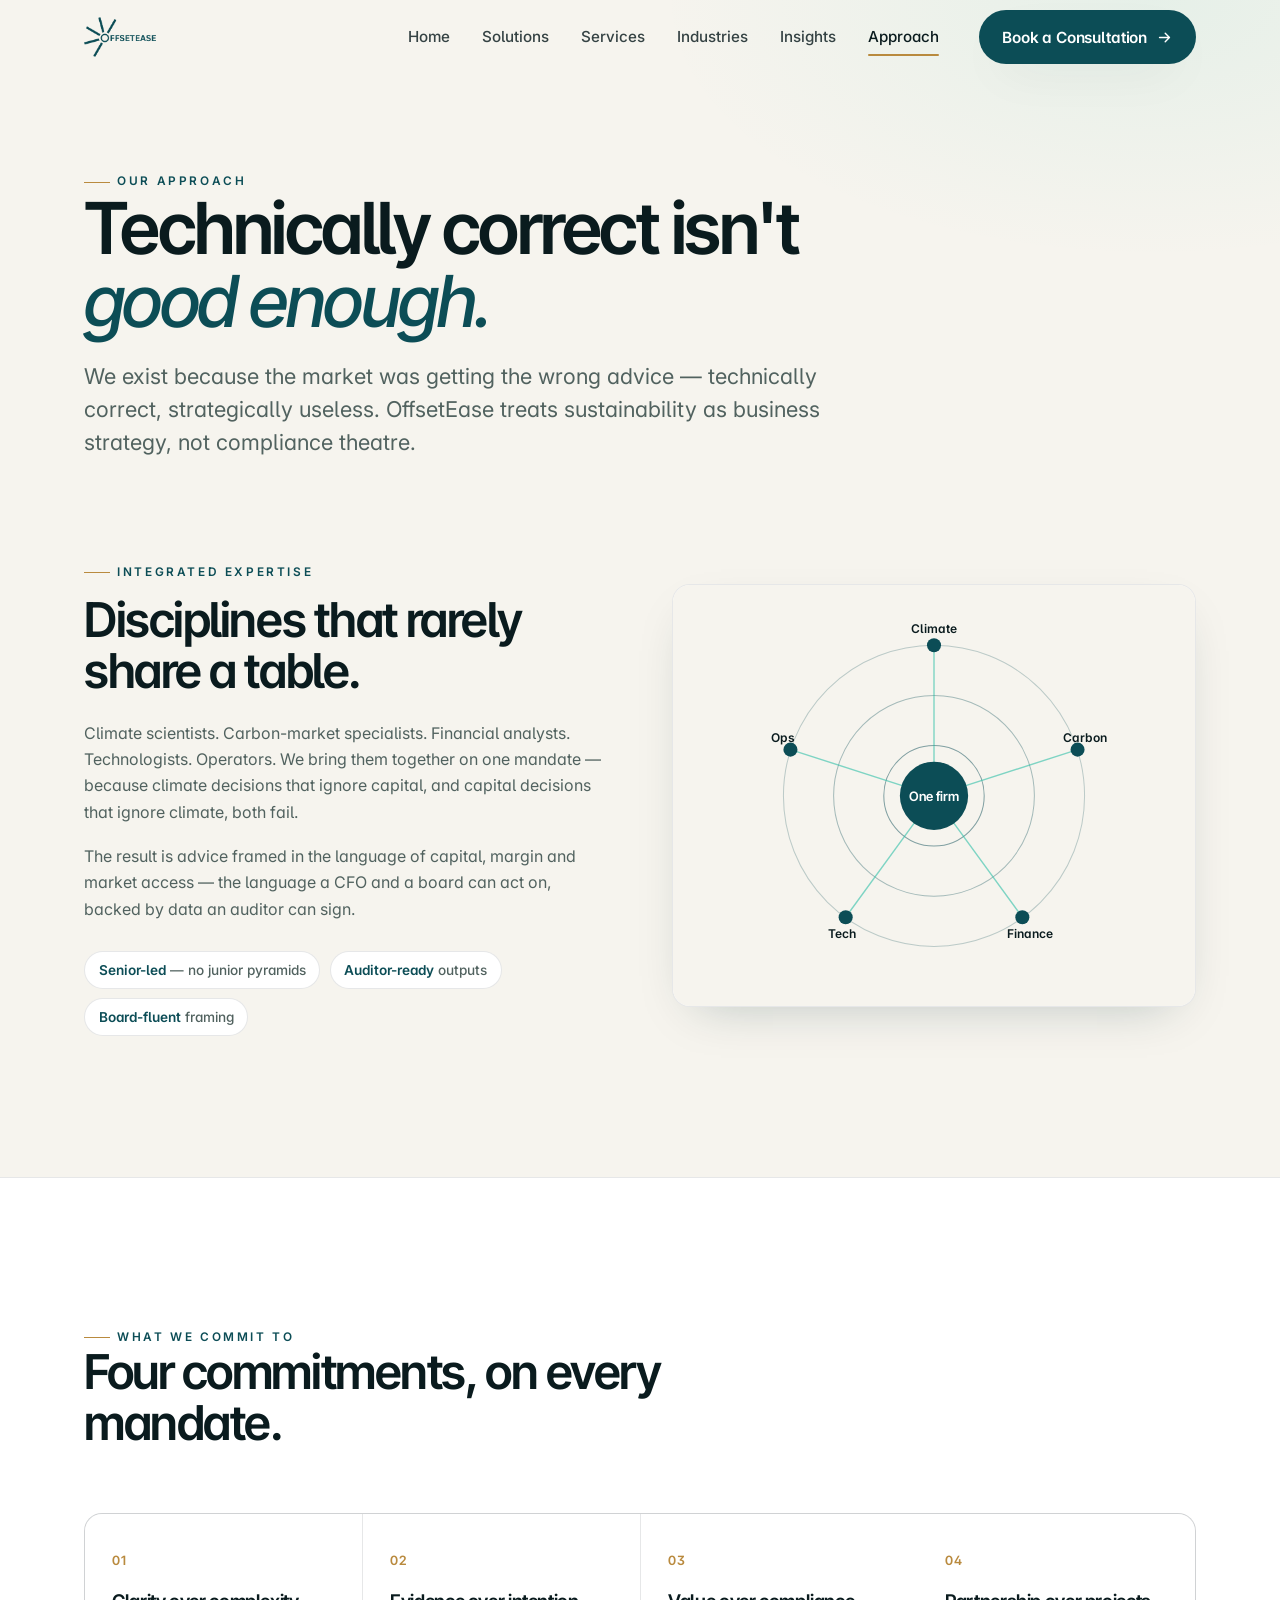
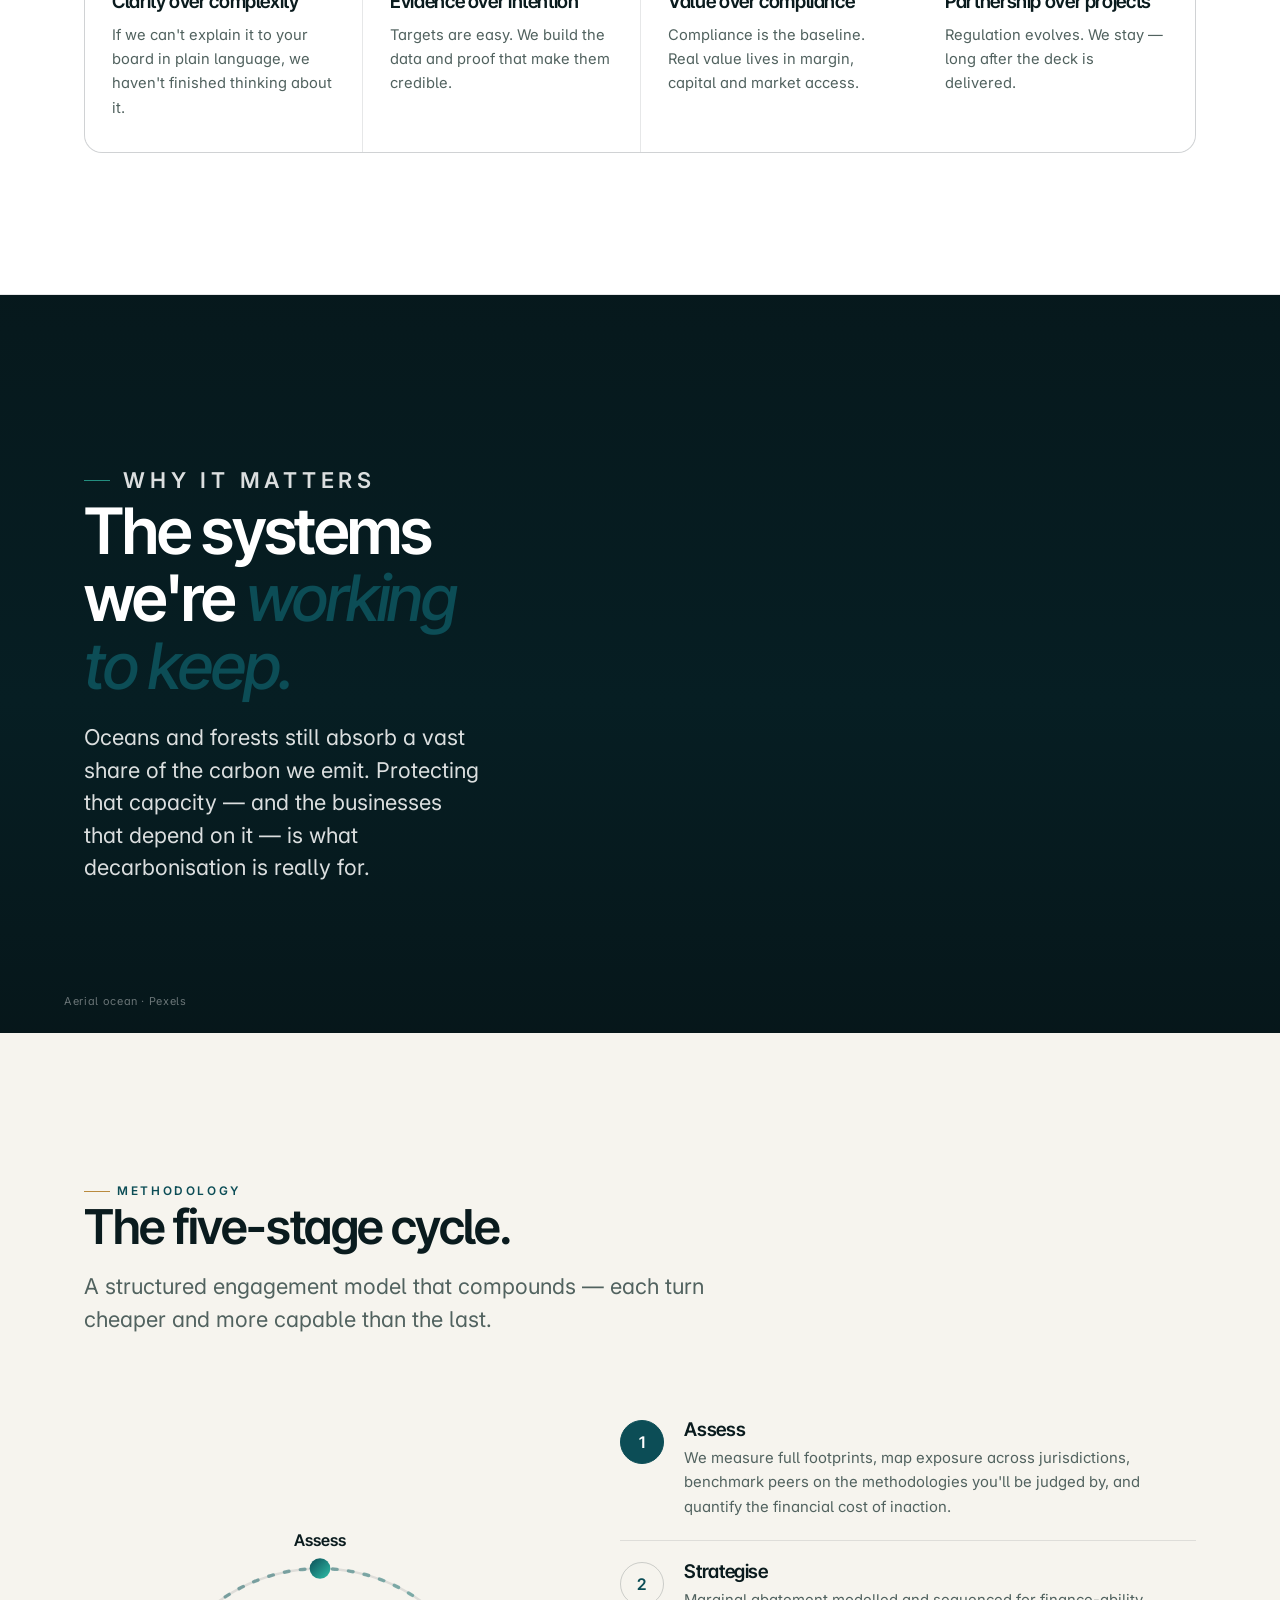
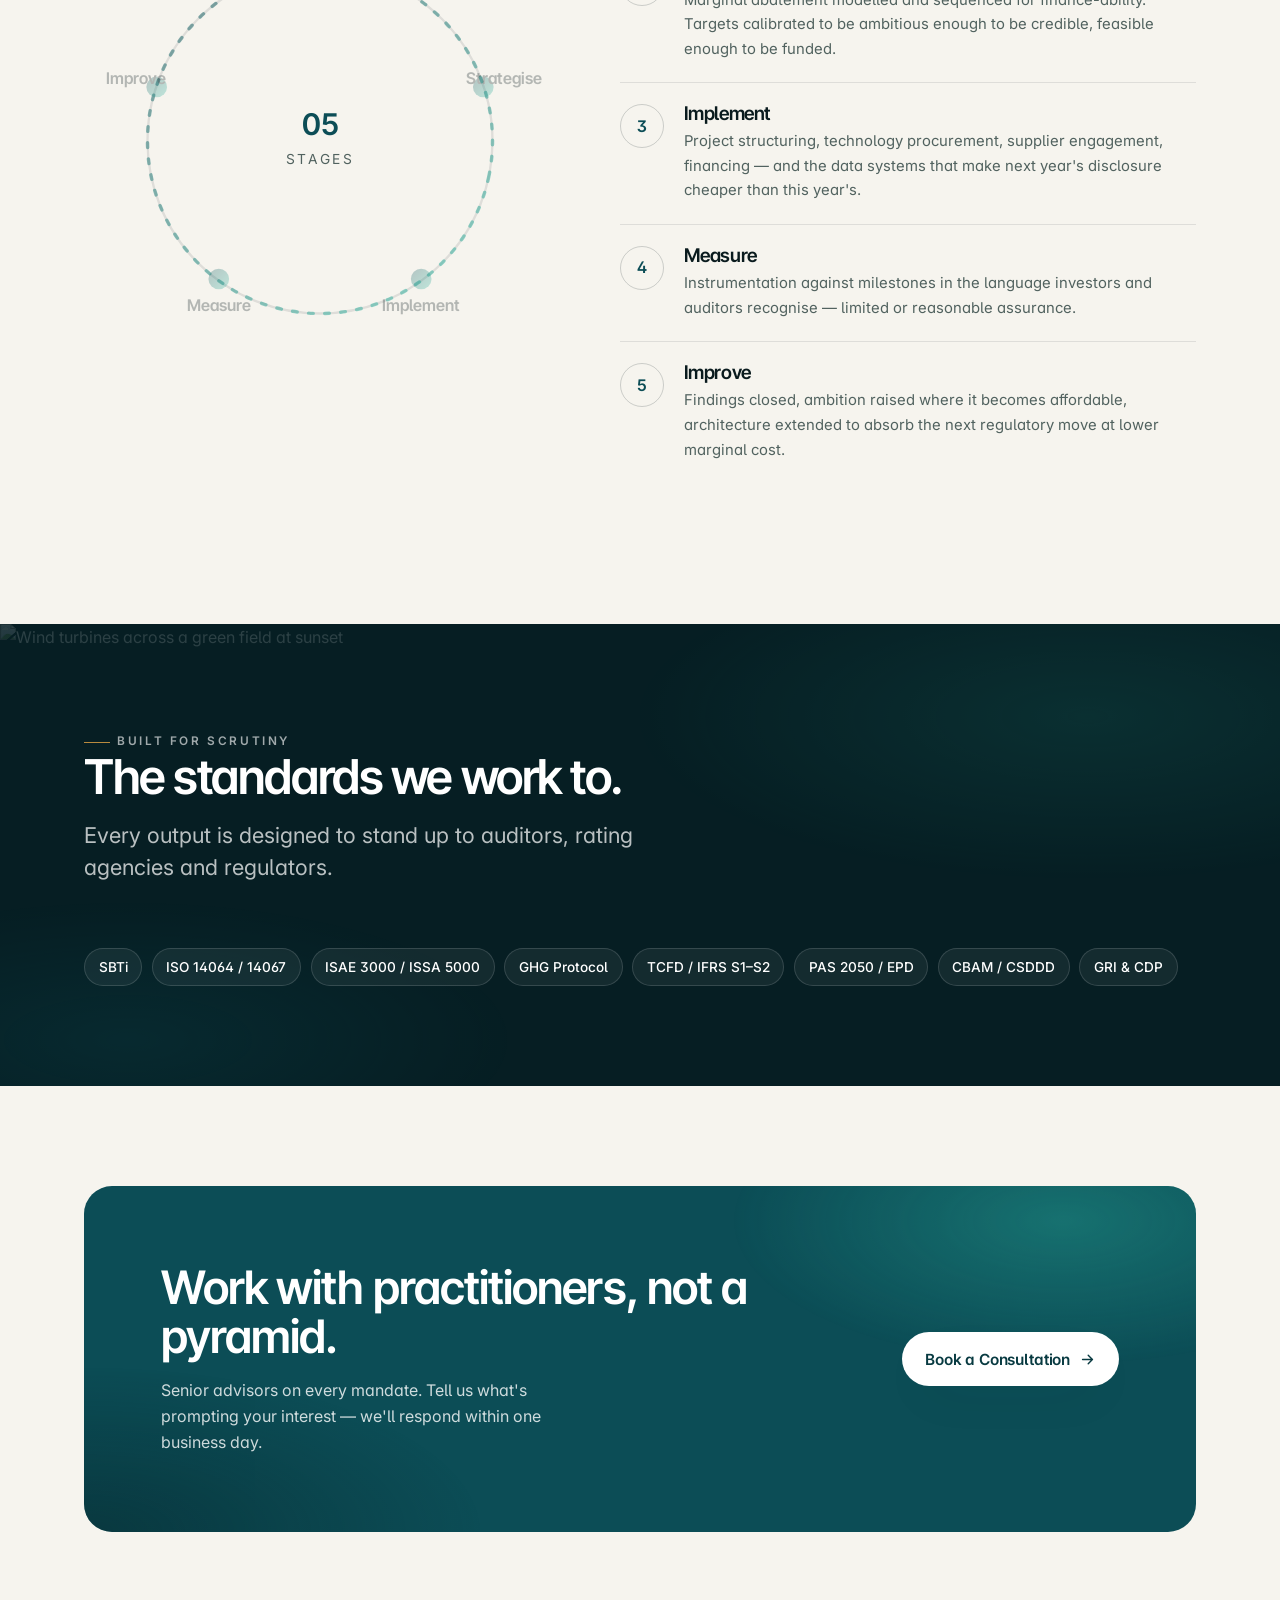
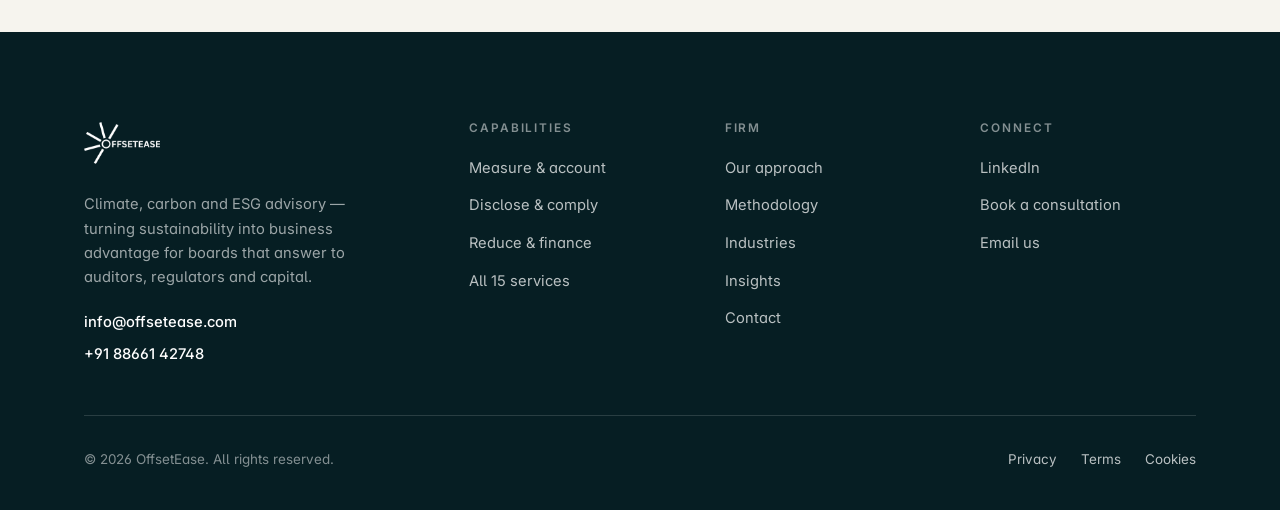
==== commit 97c889e3: "More cinema + interactive Earth: 4 videos, filmic zoom, region focus - Three new cinematic video mom" ====
--- a/about.html
+++ b/about.html
@@ -117,6 +117,20 @@
   </div>
 </section>
 
+<!-- Cinematic: why it matters (ocean) -->
+<section class="cinema" aria-label="Why this matters">
+  <video class="cinema__video" autoplay muted loop playsinline preload="metadata" poster="https://images.unsplash.com/photo-1760693980762-fac4f7558dc6?fm=jpg&q=55&w=1280&auto=format&fit=crop">
+    <source src="https://videos.pexels.com/video-files/32760154/13966194_2560_1440_30fps.mp4" type="video/mp4">
+  </video>
+  <div class="cinema__scrim"></div>
+  <div class="wrap"><div class="cinema__inner reveal">
+    <p class="eyebrow eyebrow--light">Why it matters</p>
+    <h2>The systems we're <span class="accent-word">working to keep.</span></h2>
+    <p>Oceans and forests still absorb a vast share of the carbon we emit. Protecting that capacity — and the businesses that depend on it — is what decarbonisation is really for.</p>
+  </div></div>
+  <span class="cinema__source">Aerial ocean · Pexels</span>
+</section>
+
 <!-- Methodology -->
 <section class="section" id="method">
   <div class="wrap">
--- a/assets/css/styles.css
+++ b/assets/css/styles.css
@@ -571,7 +571,14 @@
    Cinematic video moment (scroll storytelling)
    ========================================================================== */
 .cinema { position: relative; min-height: 82vh; display: flex; align-items: center; overflow: hidden; color: #fff; background: var(--teal-abyss); }
-.cinema__video { position: absolute; inset: 0; width: 100%; height: 100%; object-fit: cover; z-index: 0; }
+.cinema__video { position: absolute; inset: 0; width: 100%; height: 100%; object-fit: cover; z-index: 0; animation: kenburns 30s ease-in-out infinite alternate; }
+@keyframes kenburns { from { transform: scale(1.02); } to { transform: scale(1.13); } }
+@media (prefers-reduced-motion: reduce) { .cinema__video { animation: none; } }
+/* region ↔ globe interactivity */
+.reach__regions .region { cursor: pointer; transition: background .35s var(--ease), color .35s; }
+.reach__regions .region:hover { background: var(--teal); }
+.reach__regions .region:hover b { color: #fff; }
+.reach__regions .region:hover span { color: rgba(255,255,255,.75); }
 .cinema__scrim { position: absolute; inset: 0; z-index: 1;
   background:
     linear-gradient(180deg, rgba(6,20,23,.55) 0%, rgba(6,30,35,.5) 55%, rgba(6,20,23,.72) 100%),
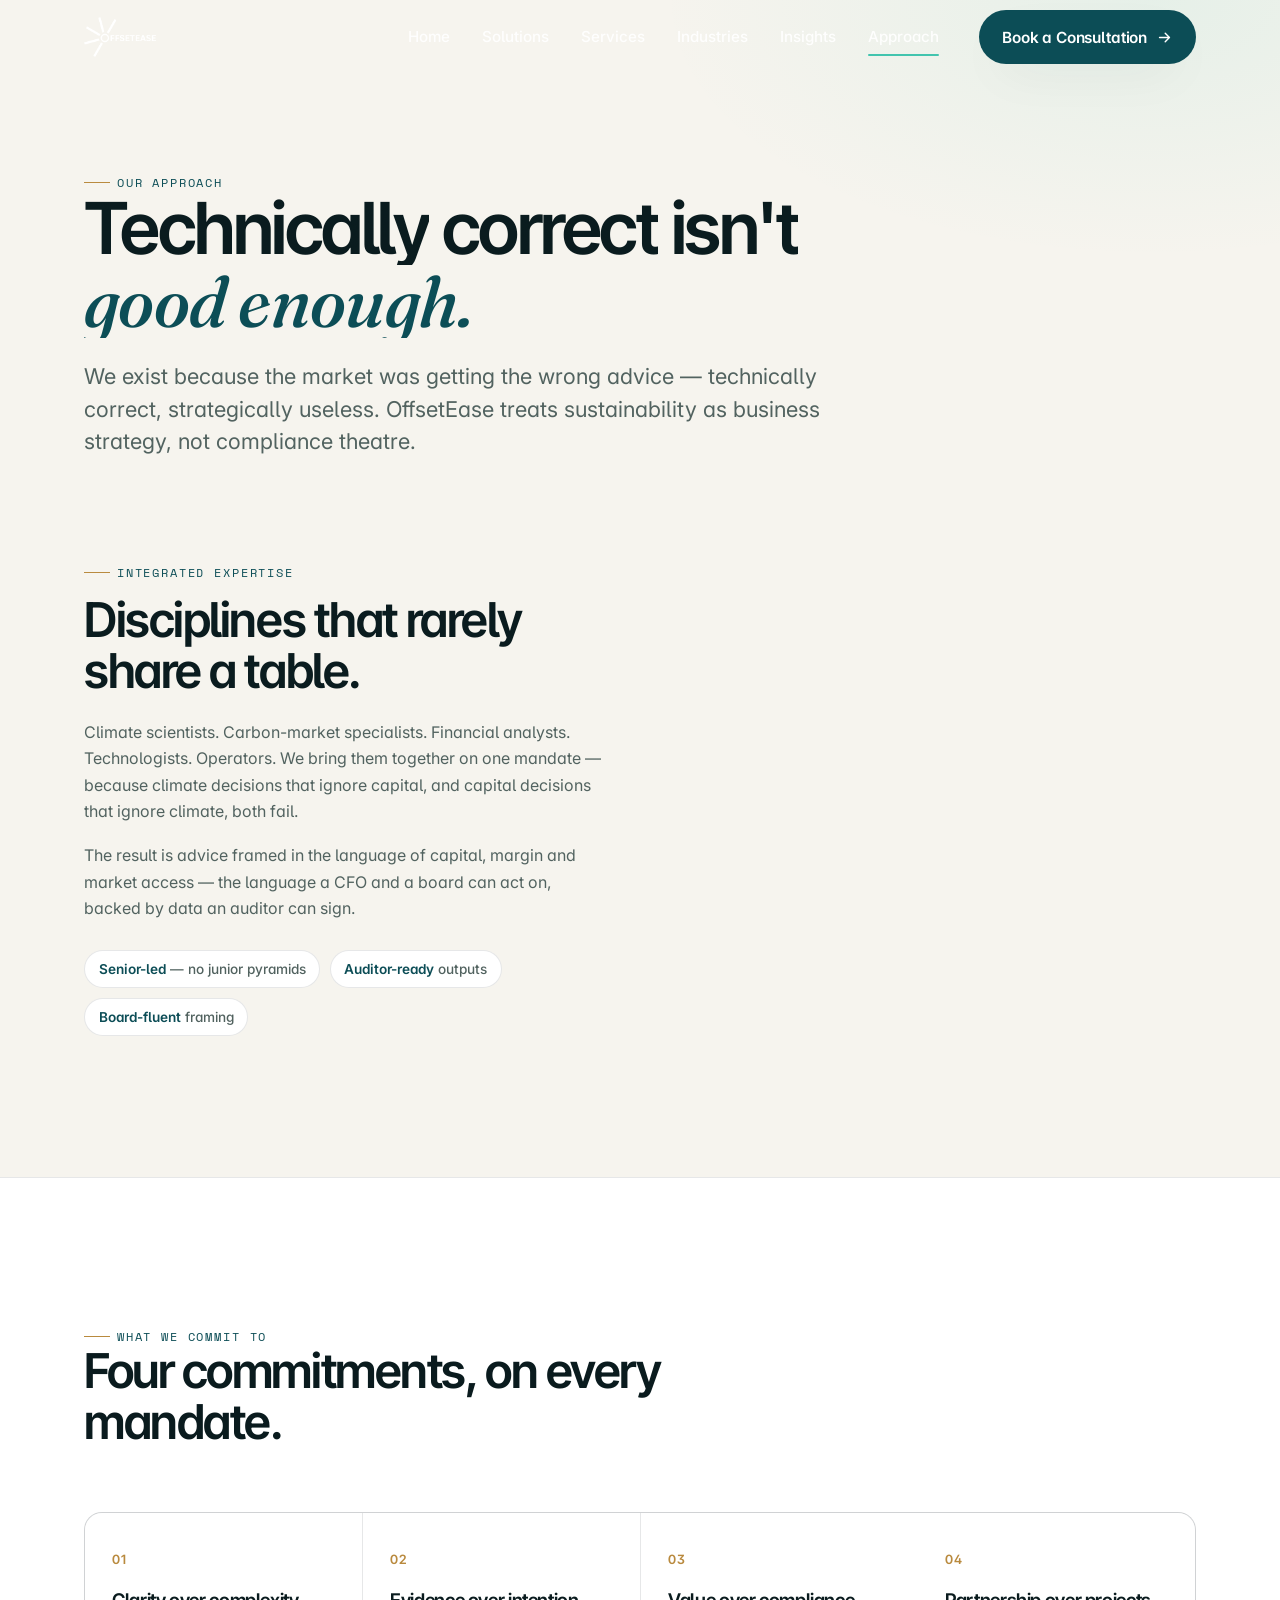
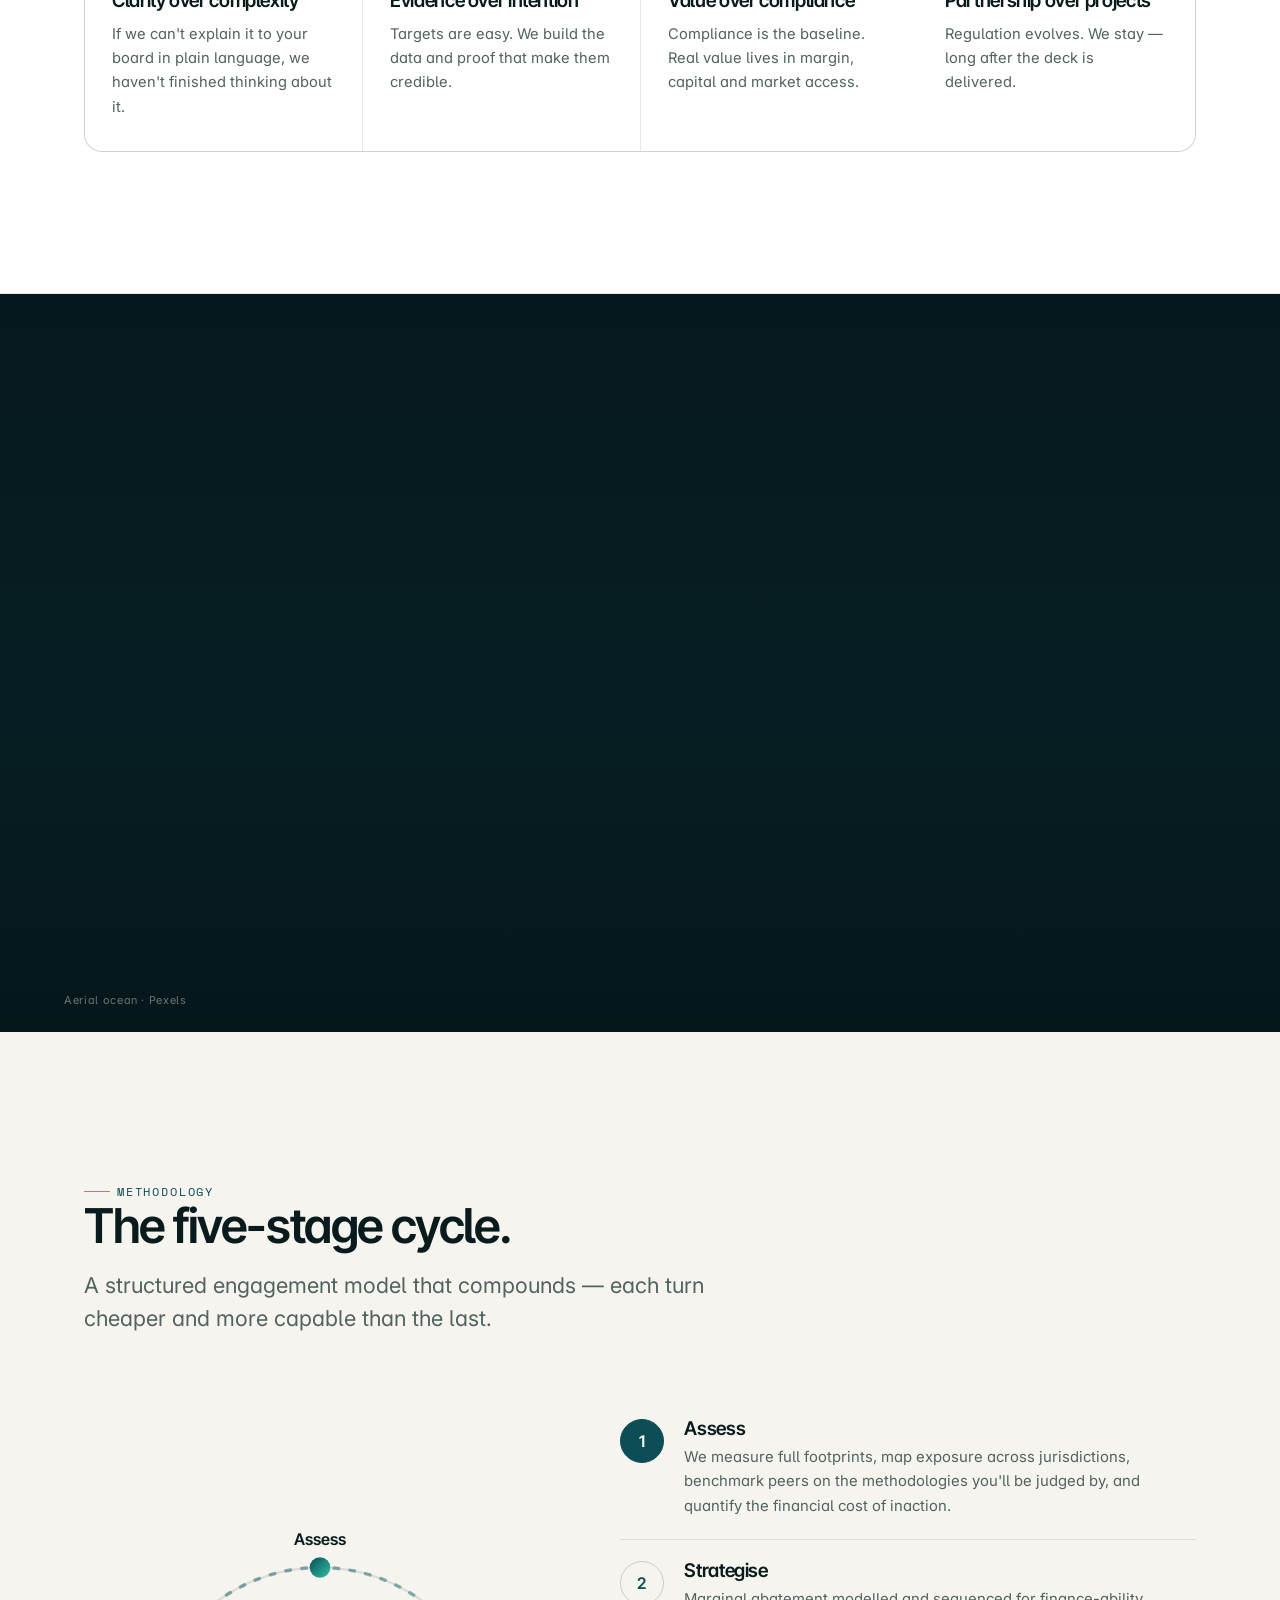
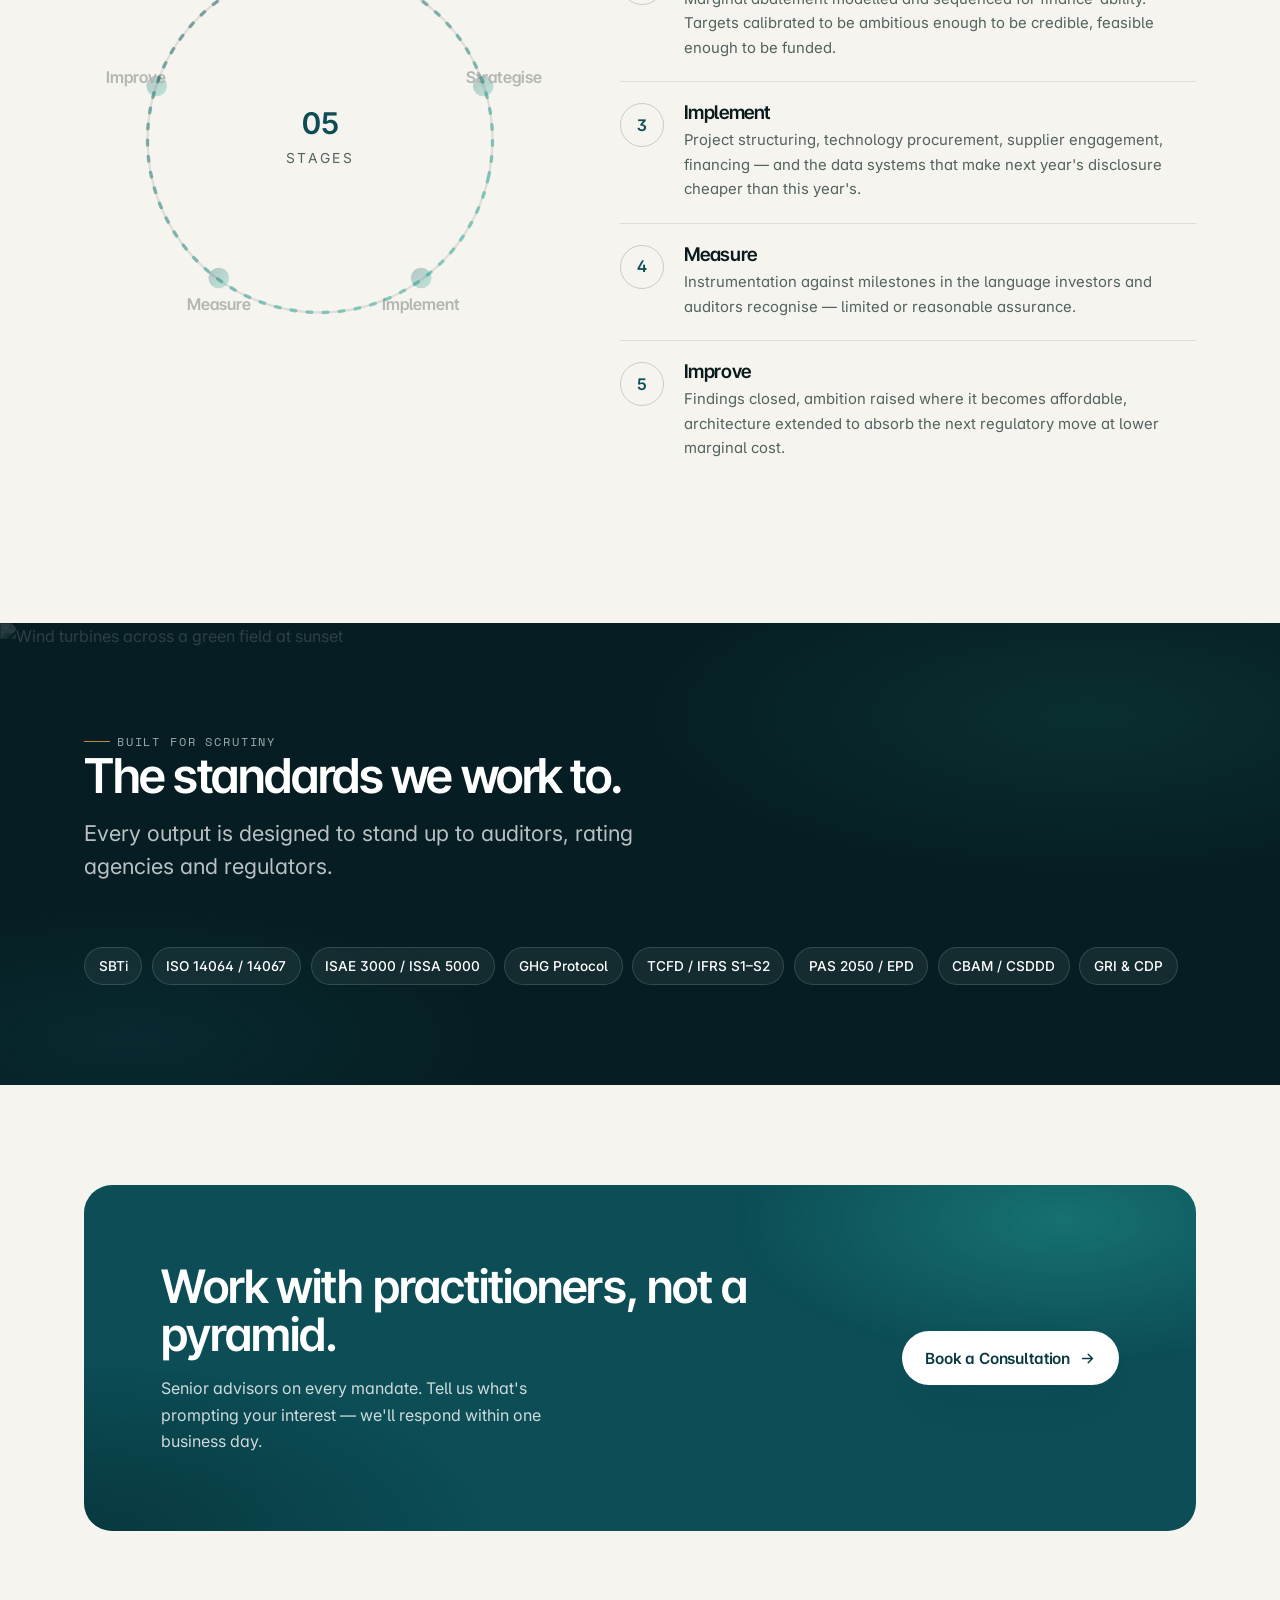
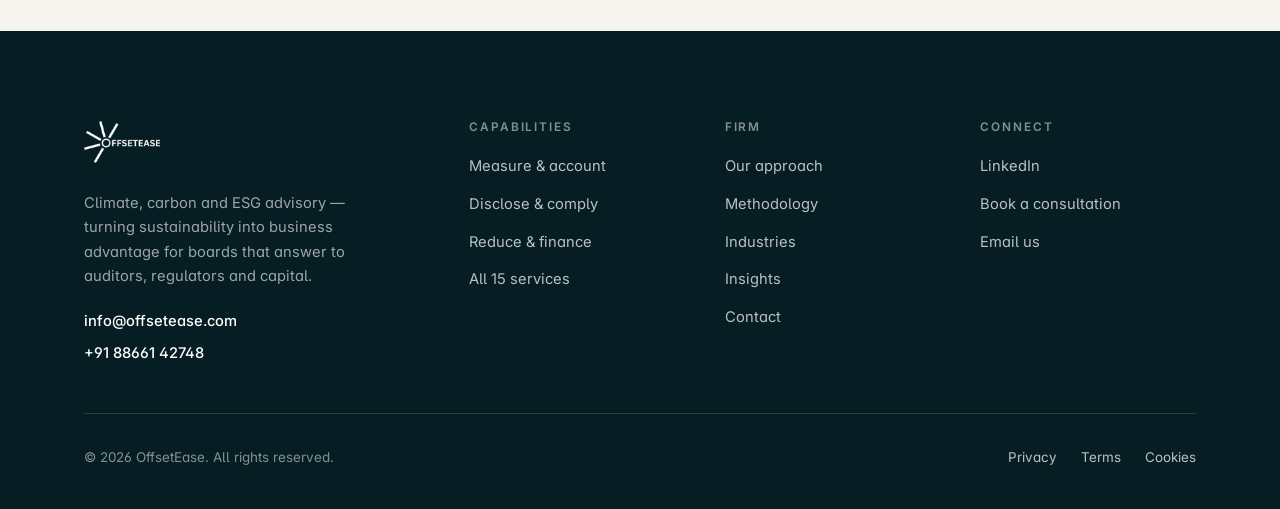
==== commit 255dd978: "Art-direction system + motion language (Editorial Kinetic x Organic Film x Aurora) Site-wide look & " ====
--- a/about.html
+++ b/about.html
@@ -13,7 +13,7 @@
 <link rel="preconnect" href="https://fonts.googleapis.com">
 <link rel="preconnect" href="https://images.unsplash.com" crossorigin>
 <link rel="preconnect" href="https://fonts.gstatic.com" crossorigin>
-<link href="https://fonts.googleapis.com/css2?family=Inter:wght@400;500;600;700&family=Inter+Tight:wght@500;600;700&display=swap" rel="stylesheet">
+<link href="https://fonts.googleapis.com/css2?family=Inter:wght@400;500;600;700&family=Inter+Tight:wght@500;600;700&family=Fraunces:ital,wght@1,400;1,500;1,600&family=Space+Mono:wght@400;700&display=swap" rel="stylesheet">
 <link rel="stylesheet" href="assets/css/styles.css">
 </head>
 <body>
--- a/assets/css/styles.css
+++ b/assets/css/styles.css
@@ -35,6 +35,10 @@
   /* Type */
   --font-sans: "Inter", -apple-system, BlinkMacSystemFont, "Segoe UI", Roboto, Helvetica, Arial, sans-serif;
   --font-display: "Inter Tight", var(--font-sans);
+  --font-serif: "Fraunces", Georgia, "Times New Roman", serif;
+  --font-mono: "Space Mono", ui-monospace, "SFMono-Regular", Menlo, monospace;
+  /* scroll-driven "color world" (updated by JS: dawn → day → dusk) */
+  --world: 0;
 
   /* Rhythm */
   --maxw: 1240px;
@@ -73,6 +77,39 @@
 p { margin: 0; }
 ::selection { background: var(--teal); color: #fff; }
 
+/* Film grain (Organic Film) */
+body::after {
+  content: ""; position: fixed; inset: 0; z-index: 90; pointer-events: none; opacity: .05; mix-blend-mode: soft-light;
+  background-image: url("data:image/svg+xml,%3Csvg xmlns='http://www.w3.org/2000/svg' width='140' height='140'%3E%3Cfilter id='n'%3E%3CfeTurbulence type='fractalNoise' baseFrequency='0.85' numOctaves='2' stitchTiles='stitch'/%3E%3C/filter%3E%3Crect width='100%25' height='100%25' filter='url(%23n)'/%3E%3C/svg%3E");
+  background-size: 140px 140px;
+}
+/* Scroll-driven color world (subtle warm dusk wash as you descend) */
+body::before {
+  content: ""; position: fixed; inset: 0; z-index: 89; pointer-events: none;
+  background: linear-gradient(180deg, rgba(255,222,168,0) 0%, rgba(255,196,138,.10) 60%, rgba(201,120,63,.14) 100%);
+  opacity: calc(var(--world) * 0.7);
+}
+
+/* Kinetic split-text (Editorial Kinetic) */
+.kin .kln { display: block; overflow: hidden; }
+.kin .kw { display: inline-block; overflow: hidden; vertical-align: top; }
+.kin .kw > span { display: inline-block; transform: translateY(112%); transition: transform .9s var(--ease-out); transition-delay: var(--kd, 0ms); }
+.kin.in .kw > span { transform: none; }
+@media (prefers-reduced-motion: reduce) { .kin .kw > span { transform: none; } }
+
+/* Cinematic clip wipe on scroll */
+.wipe { clip-path: inset(0 0 100% 0); transition: clip-path 1.1s var(--ease-out); }
+.wipe.in { clip-path: inset(0 0 0 0); }
+@media (prefers-reduced-motion: reduce) { .wipe { clip-path: none; } }
+
+/* Chapter dots (continuous scroll-film) */
+.chapters { position: fixed; right: 20px; top: 50%; transform: translateY(-50%); z-index: 80; display: flex; flex-direction: column; gap: 13px; }
+.chapters a { position: relative; width: 9px; height: 9px; border-radius: 50%; border: 1.5px solid var(--slate-soft); transition: .4s var(--ease); }
+.chapters a::after { content: attr(data-label); position: absolute; right: 20px; top: 50%; transform: translateY(-50%) translateX(6px); opacity: 0; white-space: nowrap; font-family: var(--font-mono); font-size: .62rem; letter-spacing: .12em; text-transform: uppercase; color: var(--ink); background: var(--surface); padding: 3px 8px; border-radius: 5px; box-shadow: var(--shadow-sm); transition: .35s var(--ease); pointer-events: none; }
+.chapters a:hover::after { opacity: 1; transform: translateY(-50%) translateX(0); }
+.chapters a.active { background: var(--teal); border-color: var(--teal); transform: scale(1.35); }
+@media (max-width: 900px) { .chapters { display: none; } }
+
 /* ---- Layout helpers ----------------------------------------------------- */
 .wrap { width: 100%; max-width: var(--maxw); margin-inline: auto; padding-inline: var(--gutter); }
 .section { padding-block: clamp(72px, 11vw, 148px); position: relative; }
@@ -81,7 +118,7 @@
 
 .eyebrow {
   display: inline-flex; align-items: center; gap: .6em;
-  font-size: .74rem; font-weight: 600; letter-spacing: .22em; text-transform: uppercase;
+  font-family: var(--font-mono); font-size: .72rem; font-weight: 400; letter-spacing: .16em; text-transform: uppercase;
   color: var(--teal);
 }
 .eyebrow::before {
@@ -101,7 +138,7 @@
 .h3 { font-size: clamp(1.3rem, 2vw, 1.6rem); letter-spacing: -0.02em; }
 .lead { font-size: clamp(1.1rem, 1.7vw, 1.4rem); line-height: 1.5; color: var(--slate); font-weight: 400; }
 .muted { color: var(--slate); }
-.accent-word { font-style: italic; font-weight: 500; color: var(--teal); }
+.accent-word { font-family: var(--font-serif); font-style: italic; font-weight: 500; color: var(--teal); letter-spacing: -0.01em; }
 .on-dark .accent-word { color: var(--glow); }
 
 /* ---- Buttons (essential CTAs only) ------------------------------------- */
@@ -243,6 +280,61 @@
 .metric__val small { font-size: .62em; font-weight: 500; color: var(--slate); margin-left: .2em; }
 
 /* ==========================================================================
+   Cinematic scroll film — hero reimagined (scroll-scrubbed)
+   ========================================================================== */
+.film { position: relative; background: var(--teal-abyss); }
+.film__stage { position: relative; height: 100svh; min-height: 560px; overflow: hidden; }
+.film__video { position: absolute; inset: 0; width: 100%; height: 100%; object-fit: cover; z-index: 0; will-change: transform; }
+.film__scrim { position: absolute; inset: 0; z-index: 1; background: linear-gradient(180deg, rgba(6,20,23,.5) 0%, rgba(6,30,35,.55) 60%, rgba(4,14,17,.8) 100%); }
+.film .hero__canvas { position: absolute; inset: 0; z-index: 1; pointer-events: none; opacity: .55; }
+.film__scenes { position: absolute; inset: 0; z-index: 2; }
+.scene { position: absolute; inset: 0; display: flex; align-items: center; }
+.scene .wrap { width: 100%; }
+.film__title { font-family: var(--font-display); font-weight: 600; color: #fff; font-size: clamp(2.3rem, 6vw, 4.8rem); letter-spacing: -0.038em; line-height: 1.02; max-width: 18ch; }
+.film__sub { color: rgba(255,255,255,.84); font-size: clamp(1.05rem, 1.7vw, 1.4rem); line-height: 1.5; margin-top: 1.4rem; max-width: 42ch; }
+.film__cta { display: flex; gap: 1.1rem; flex-wrap: wrap; align-items: center; margin-top: 2rem; }
+.film__stats { display: flex; gap: clamp(1.5rem, 5vw, 3.5rem); flex-wrap: wrap; margin-top: .5rem; }
+.film__stats b { display: block; font-family: var(--font-display); font-weight: 600; font-size: clamp(2.2rem, 5vw, 3.6rem); color: #fff; letter-spacing: -0.03em; line-height: 1; }
+.film__stats b small { font-size: .5em; font-weight: 500; color: var(--glow); margin-left: .1em; }
+.film__stats span { display: block; margin-top: .5rem; color: rgba(255,255,255,.6); font-size: .9rem; max-width: 16ch; }
+.film__cue { position: absolute; left: 50%; bottom: 26px; transform: translateX(-50%); z-index: 3; display: inline-flex; align-items: center; gap: .7rem; color: rgba(255,255,255,.72); font-size: .72rem; letter-spacing: .2em; text-transform: uppercase; }
+.film__cue i { width: 1px; height: 30px; background: rgba(255,255,255,.35); position: relative; overflow: hidden; }
+.film__cue i::after { content: ""; position: absolute; inset: 0; background: var(--glow); animation: scrollpulse 2.4s var(--ease) infinite; }
+.film__progress { position: absolute; left: 0; bottom: 0; height: 3px; width: 100%; background: rgba(255,255,255,.12); z-index: 3; }
+.film__progress i { display: block; height: 100%; width: 0; background: linear-gradient(90deg, var(--teal), var(--glow)); }
+
+/* Mobile / no-JS: static single-scene hero */
+.scene { display: none; }
+.scene[data-scene="0"] { display: flex; }
+.film__progress, .film__cue { display: none; }
+
+/* Desktop: pinned scroll film */
+@media (min-width: 861px) {
+  .film { height: 340vh; }
+  .film__stage { position: sticky; top: 0; height: 100vh; }
+  .scene { display: flex; opacity: 0; transform: translateY(42px); pointer-events: none; will-change: opacity, transform; }
+  .scene[data-scene="0"] { opacity: 1; transform: none; }
+  .film__progress { display: block; }
+  .film__cue { display: inline-flex; }
+}
+@media (prefers-reduced-motion: reduce) {
+  .film { height: auto !important; }
+  .film__stage { position: relative !important; height: 100svh; }
+  .scene { position: absolute; opacity: 0; }
+  .scene[data-scene="0"] { opacity: 1; }
+}
+
+/* Nav over the dark film (home, before scroll) */
+.nav:not(.is-scrolled) .brand-logo { background-color: #fff; }
+.nav:not(.is-scrolled) .nav__link { color: #fff; opacity: .9; }
+.nav:not(.is-scrolled) .nav__link[aria-current="page"]::after { background: var(--glow); }
+.nav:not(.is-scrolled) .nav__toggle span,
+.nav:not(.is-scrolled) .nav__toggle span::before,
+.nav:not(.is-scrolled) .nav__toggle span::after { background: #fff; }
+/* when the mobile menu is open, links sit on the light dropdown → keep them dark */
+body.menu-open .nav:not(.is-scrolled) .nav__link { color: var(--ink); opacity: 1; }
+
+/* ==========================================================================
    Marquee / trust strip
    ========================================================================== */
 .strip { border-block: 1px solid var(--line); background: var(--surface); overflow: hidden; }
@@ -481,6 +573,45 @@
 .pills { display: flex; flex-wrap: wrap; gap: .6rem; }
 .pill { padding: .5em 1em; border-radius: 100px; background: var(--surface); border: 1px solid var(--line); font-size: .85rem; font-weight: 500; color: var(--slate); }
 .pill b { color: var(--teal); font-weight: 600; }
+
+/* ==========================================================================
+   Climate Timeline — pinned scrollytelling (1850 → Net Zero 2050)
+   ========================================================================== */
+.timeline { position: relative; background: #04141a; }
+.tl__stage { position: relative; height: 100svh; min-height: 600px; overflow: hidden; }
+.tl__video { position: absolute; inset: 0; width: 100%; height: 100%; object-fit: cover; z-index: 0; opacity: 0; will-change: opacity; }
+.tl__video[data-era="0"] { opacity: 1; }
+.tl__scrim { position: absolute; inset: 0; z-index: 1; background: linear-gradient(180deg, rgba(4,20,26,.5) 0%, rgba(4,16,20,.6) 55%, rgba(3,10,13,.85) 100%); }
+.tl__hud { position: absolute; inset: 0; z-index: 3; display: flex; flex-direction: column; justify-content: center; pointer-events: none; }
+.tl__eyebrow { color: var(--glow); font-size: .72rem; letter-spacing: .26em; text-transform: uppercase; font-weight: 600; margin-bottom: .4rem; }
+.tl__year { font-family: var(--font-display); font-weight: 600; color: #fff; font-size: clamp(4.5rem, 17vw, 14rem); line-height: .86; letter-spacing: -0.05em; font-variant-numeric: tabular-nums; }
+.tl__temp { font-family: var(--font-display); font-weight: 600; font-size: clamp(1.3rem, 3vw, 2.3rem); color: var(--glow); margin-top: .6rem; font-variant-numeric: tabular-nums; }
+.tl__temp small { color: rgba(255,255,255,.55); font-size: .55em; font-weight: 500; letter-spacing: .02em; margin-left: .5em; }
+.tl__scenes { position: absolute; left: 0; right: 0; bottom: 12%; z-index: 3; pointer-events: none; }
+.tl-scene { position: absolute; left: 0; right: 0; opacity: 0; will-change: opacity, transform; }
+.tl-scene h2 { color: #fff; font-family: var(--font-display); font-weight: 600; font-size: clamp(1.5rem, 3.2vw, 2.5rem); letter-spacing: -0.02em; max-width: 22ch; line-height: 1.1; }
+.tl-scene p { color: rgba(255,255,255,.78); font-size: clamp(1rem, 1.4vw, 1.2rem); margin-top: .8rem; max-width: 46ch; }
+.tl__spine { position: absolute; left: 0; right: 0; bottom: 0; height: 12px; z-index: 4; background: rgba(255,255,255,.08); }
+.tl__spine i { display: block; height: 100%; width: 0;
+  background: linear-gradient(90deg, #072a30 0%, #0C4D56 16%, #14707c 30%, #2FBFA8 44%, #cdbd8a 58%, #C9A24B 70%, #c47a3f 82%, #b6402f 94%, #9c2f26 100%);
+  background-size: 100vw 100%; }
+.tl__spine b { position: absolute; top: -22px; transform: translateX(-50%); left: 0; font-size: .66rem; letter-spacing: .1em; color: #fff; font-weight: 600; white-space: nowrap; background: rgba(4,20,26,.7); padding: 2px 7px; border-radius: 4px; }
+
+/* Mobile / no-JS: static single-frame timeline */
+.tl-scene { display: none; }
+.tl-scene[data-s="0"] { display: block; position: static; opacity: 1; }
+.tl__spine b { display: none; }
+@media (min-width: 861px) {
+  .timeline { height: 460vh; }
+  .tl__stage { position: sticky; top: 0; height: 100vh; }
+  .tl-scene { display: block; }
+  .tl__spine b { display: block; }
+}
+@media (prefers-reduced-motion: reduce) {
+  .timeline { height: auto !important; }
+  .tl__stage { position: relative !important; }
+  .tl-scene { position: static; opacity: 0; } .tl-scene[data-s="0"] { opacity: 1; }
+}
 
 /* ==========================================================================
    Warming stripes — global temperature signal (immersive band)
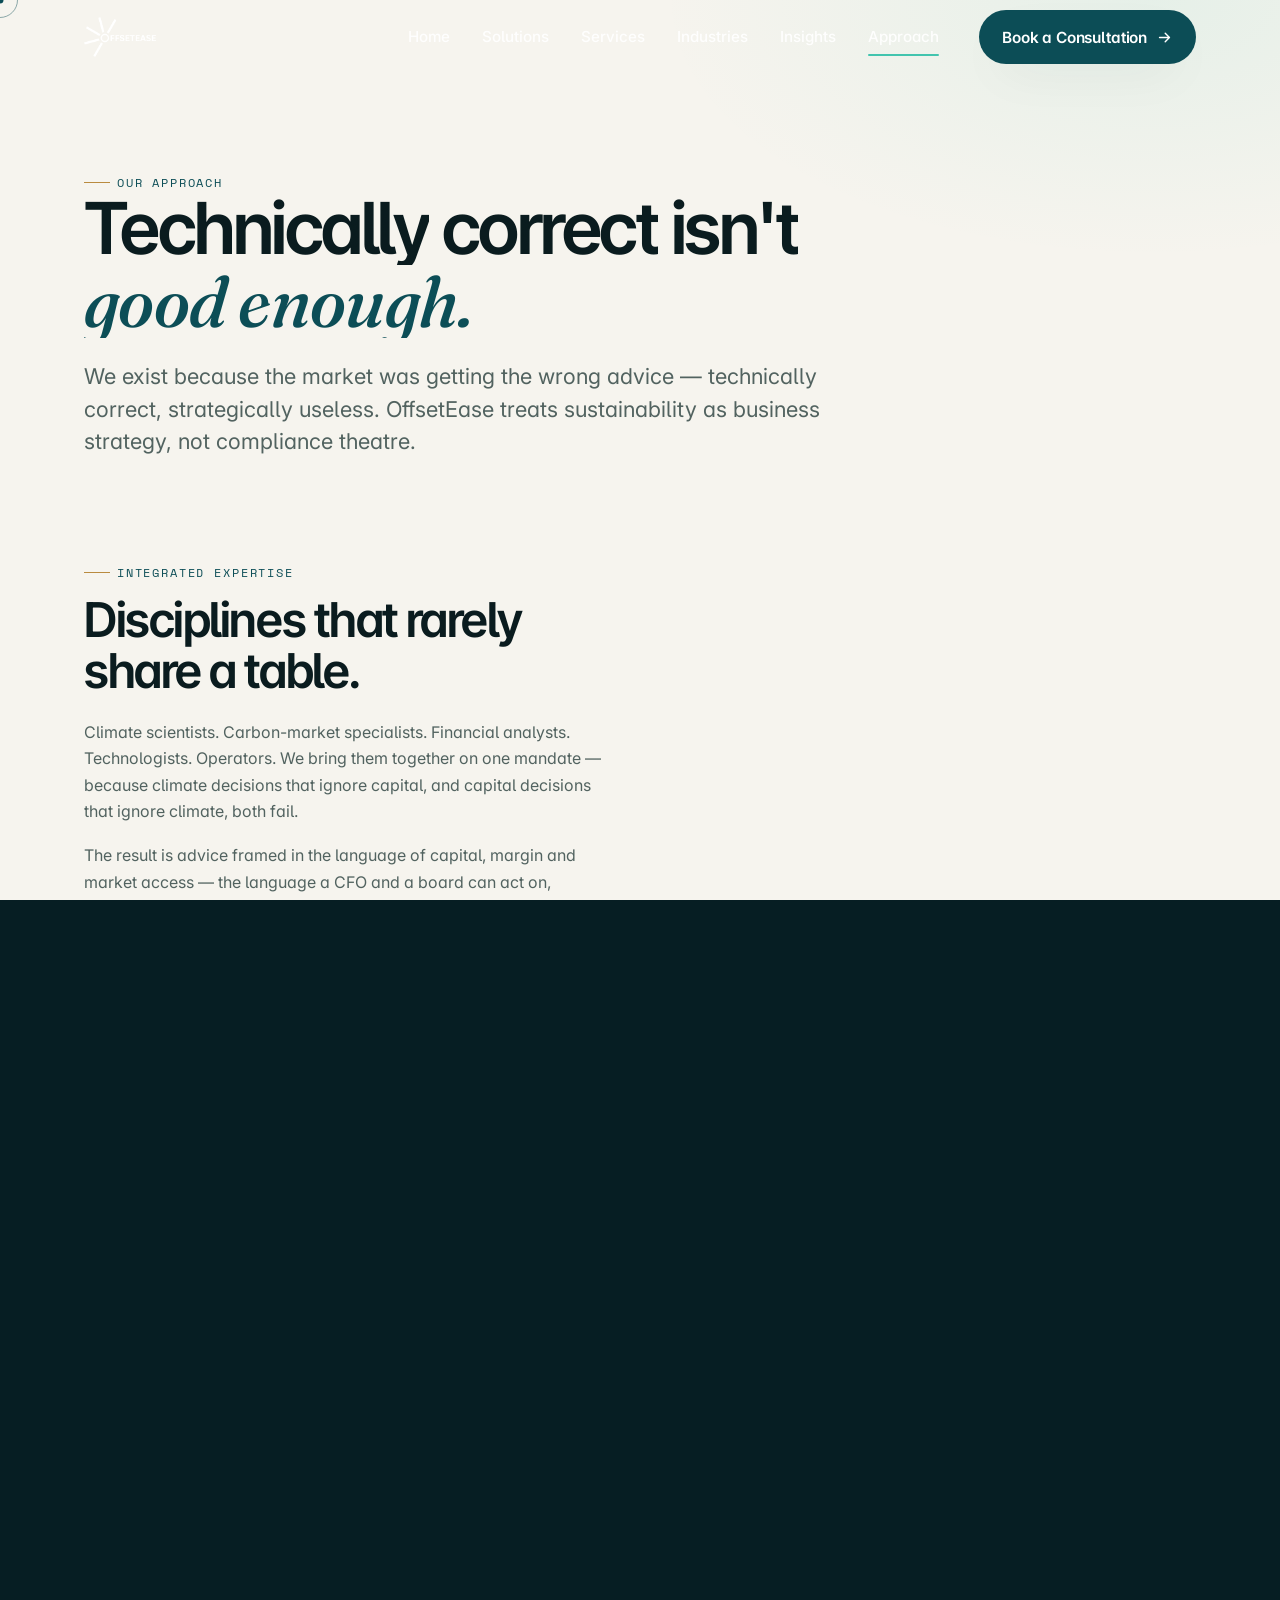
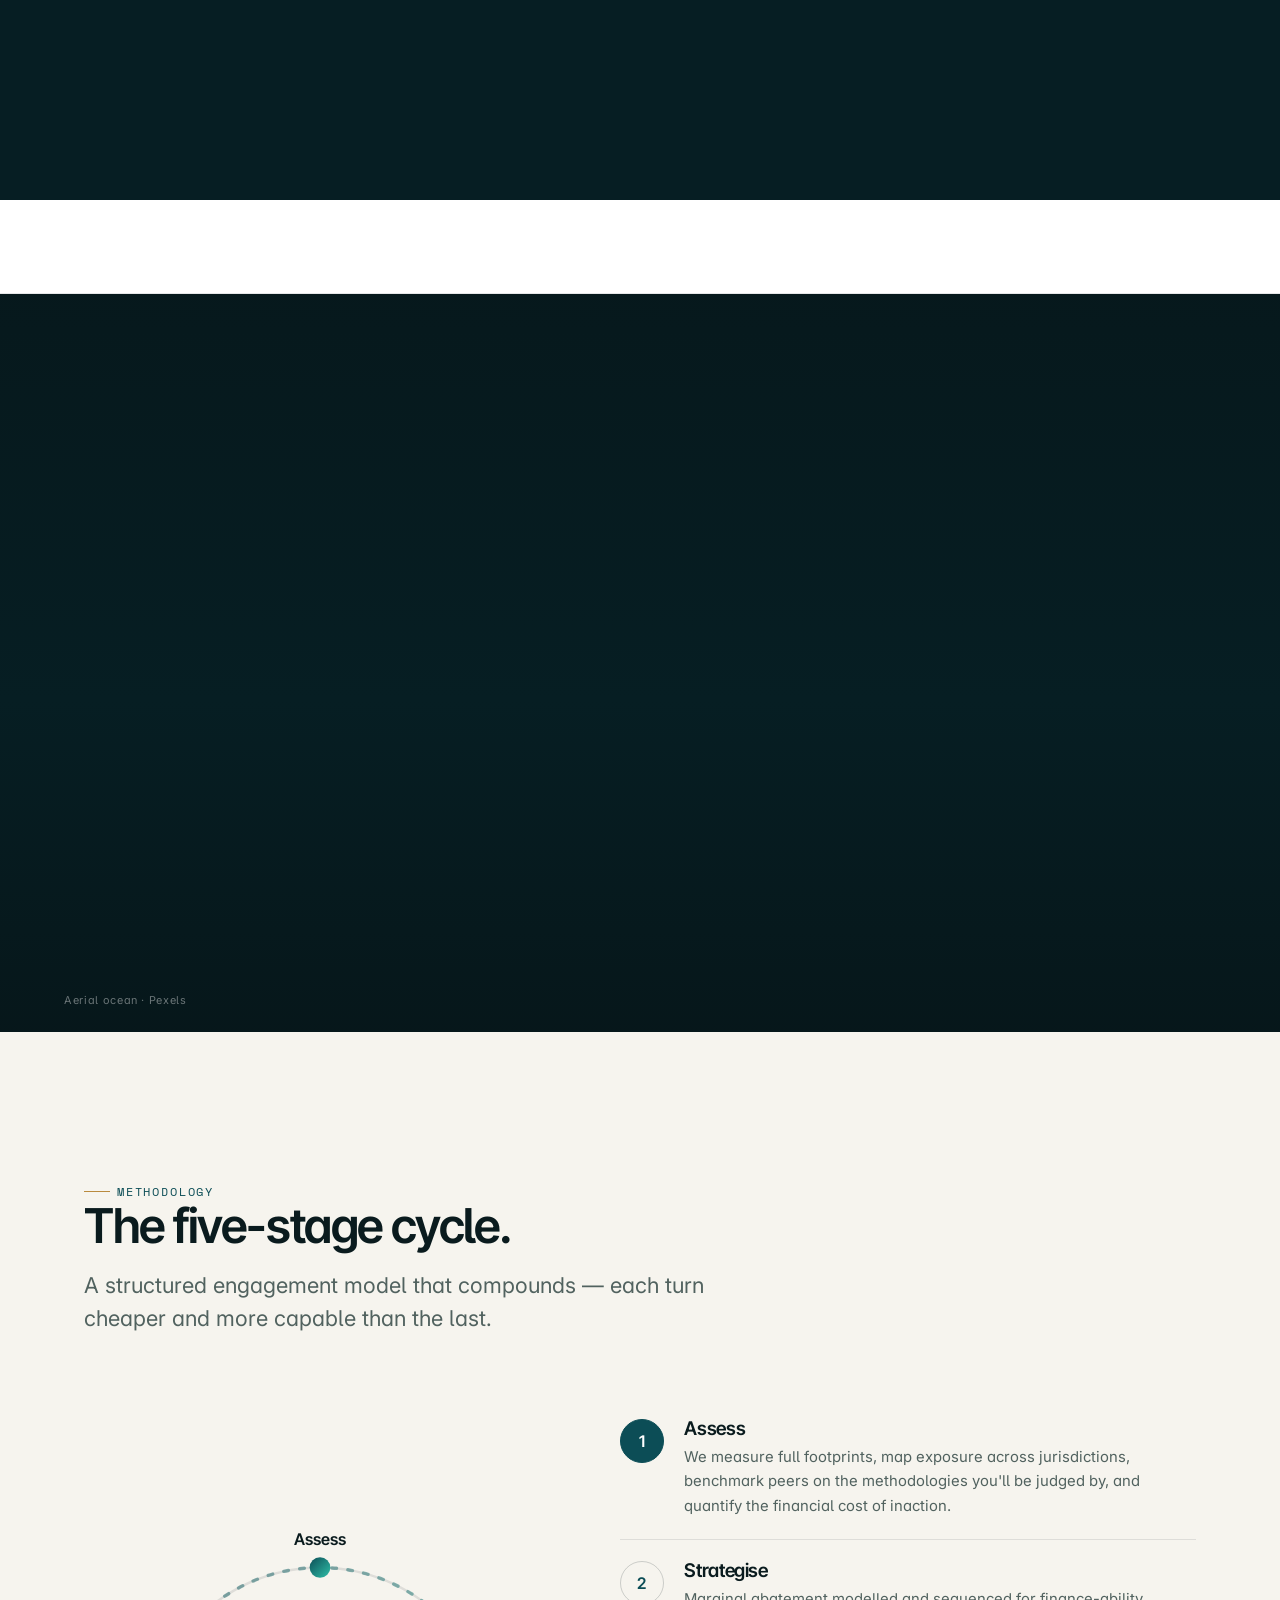
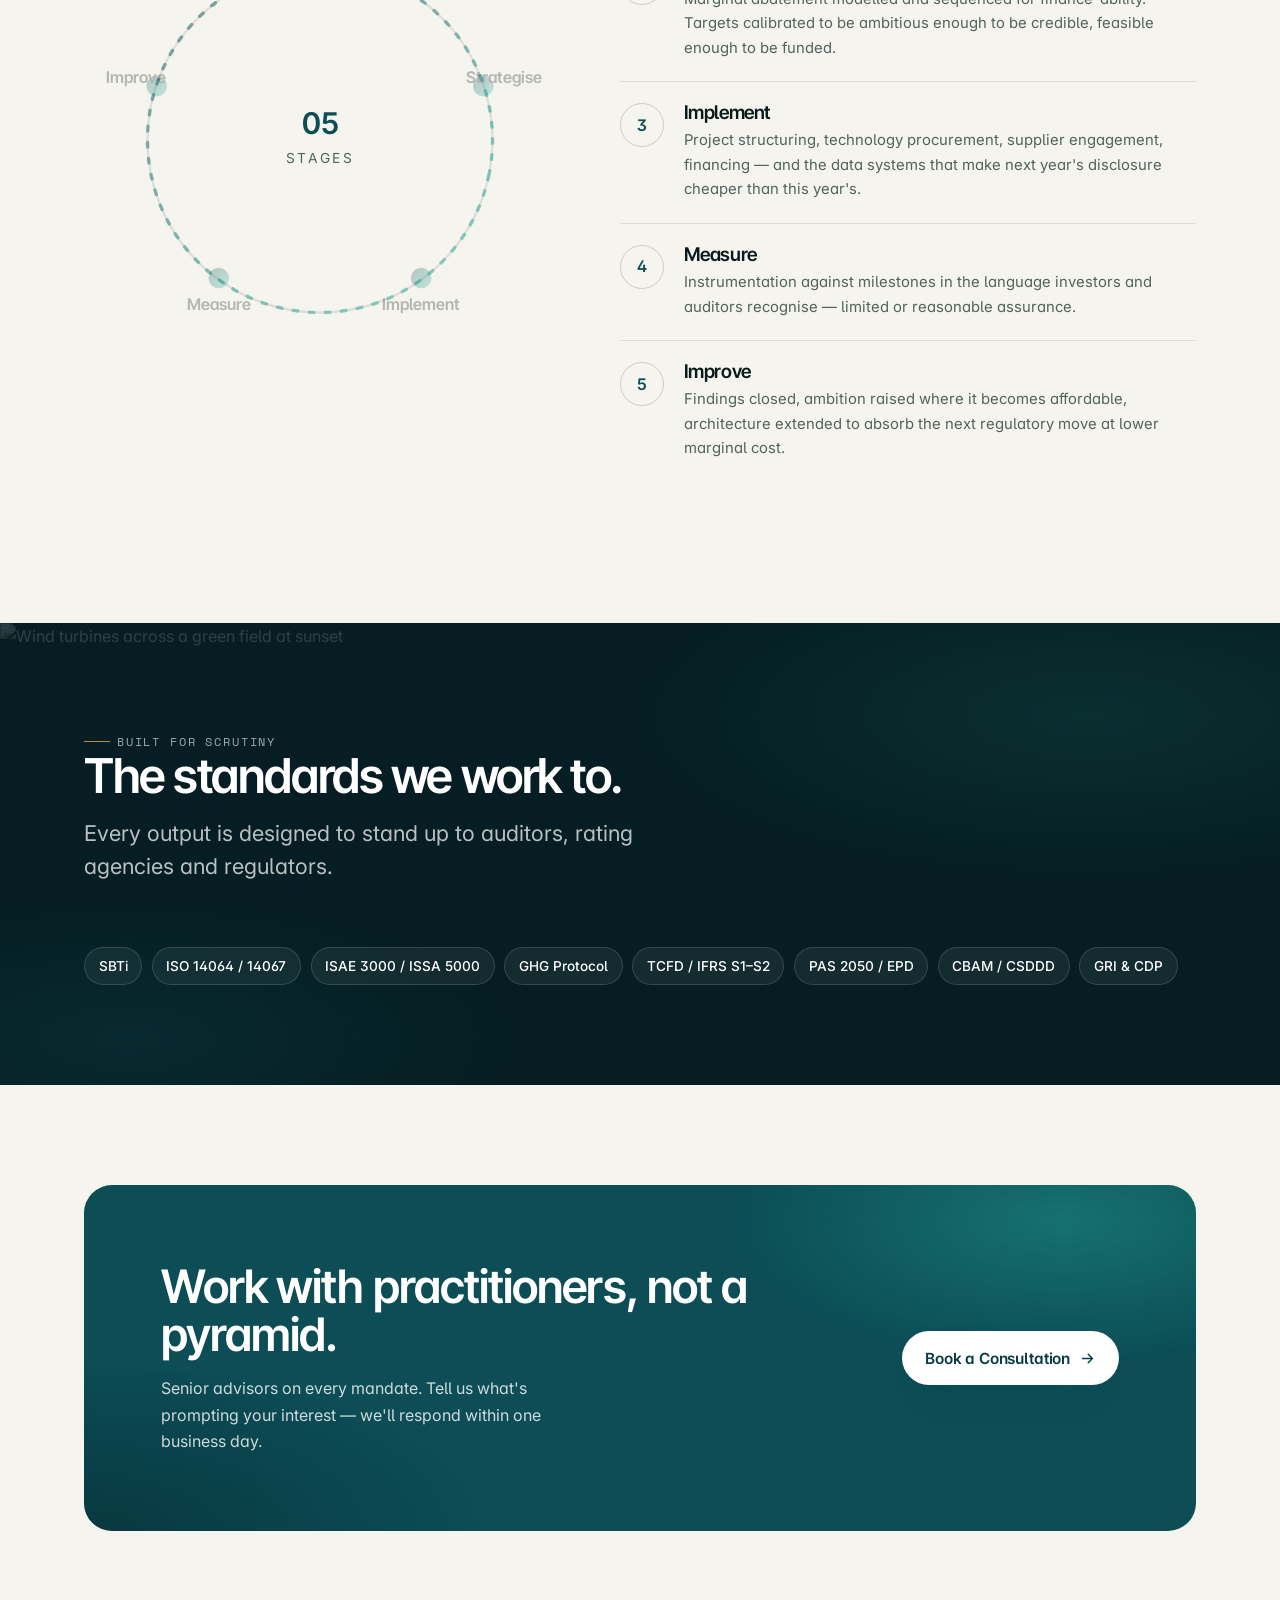
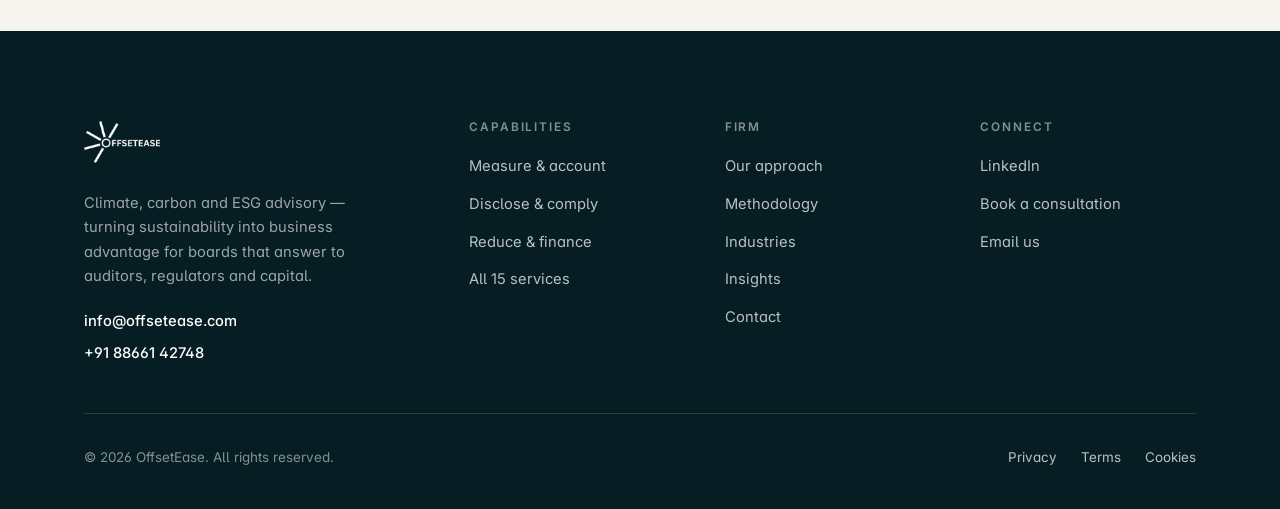
==== commit f3e00d02: "Site-wide cinematic layer: page-transition curtains + custom cursor - Seamless page-to-page curtain " ====
--- a/about.html
+++ b/about.html
@@ -17,6 +17,7 @@
 <link rel="stylesheet" href="assets/css/styles.css">
 </head>
 <body>
+<div class="curtain" aria-hidden="true"><span class="curtain__mark"></span></div>
 <div class="preloader" id="preloader" aria-hidden="true">
   <div class="pre__inner">
     <span class="pre__logo"></span>
--- a/assets/css/styles.css
+++ b/assets/css/styles.css
@@ -76,6 +76,28 @@
 h1, h2, h3, h4 { font-family: var(--font-display); font-weight: 600; line-height: 1.06; letter-spacing: -0.02em; margin: 0; color: var(--ink); }
 p { margin: 0; }
 ::selection { background: var(--teal); color: #fff; }
+
+/* Page-transition curtain (cinematic transitions between pages) */
+.curtain { position: fixed; inset: 0; z-index: 2500; background: var(--teal-abyss); transform: translateY(100%); pointer-events: none; display: grid; place-items: center; will-change: transform; }
+.curtain__mark { width: 132px; height: 46px; background: #fff; opacity: 0;
+  -webkit-mask: url("../img/offsetease-logo.png") center / contain no-repeat; mask: url("../img/offsetease-logo.png") center / contain no-repeat;
+  transition: opacity .3s var(--ease); }
+.curtain.covered { transform: translateY(0); transition: none; }
+.curtain.cover { transform: translateY(0); transition: transform .5s cubic-bezier(.76,0,.24,1); }
+.curtain.cover .curtain__mark { opacity: .92; transition-delay: .12s; }
+.curtain.reveal { transform: translateY(-100%); transition: transform .72s cubic-bezier(.76,0,.24,1); }
+@media (prefers-reduced-motion: reduce) { .curtain { display: none !important; } }
+
+/* Custom cursor (desktop, fine pointer) */
+.has-cursor, .has-cursor a, .has-cursor button, .has-cursor .svc, .has-cursor .sol, .has-cursor .region, .has-cursor .faq__q { cursor: none; }
+.has-cursor input, .has-cursor textarea, .has-cursor select { cursor: auto; }
+.cur-dot { position: fixed; top: 0; left: 0; width: 7px; height: 7px; border-radius: 50%; background: var(--teal); z-index: 95; pointer-events: none; transform: translate(-50%,-50%); transition: width .3s var(--ease), height .3s var(--ease), background .3s, opacity .3s; }
+.cur-ring { position: fixed; top: 0; left: 0; width: 36px; height: 36px; border-radius: 50%; border: 1.5px solid var(--teal); opacity: .45; z-index: 95; pointer-events: none; transform: translate(-50%,-50%); transition: width .35s var(--ease), height .35s var(--ease), opacity .3s, border-color .3s, background .3s; }
+.cur-ring.is-hover { width: 66px; height: 66px; opacity: 1; border-color: var(--glow); background: rgba(47,191,168,.07); }
+.cur-dot.is-hover { width: 0; height: 0; }
+.cur-ring.is-dark, .cur-dot.is-dark { border-color: #fff; }
+.cur-dot.is-dark { background: #fff; }
+@media (hover: none) { .cur-dot, .cur-ring { display: none !important; } }
 
 /* Film grain (Organic Film) */
 body::after {
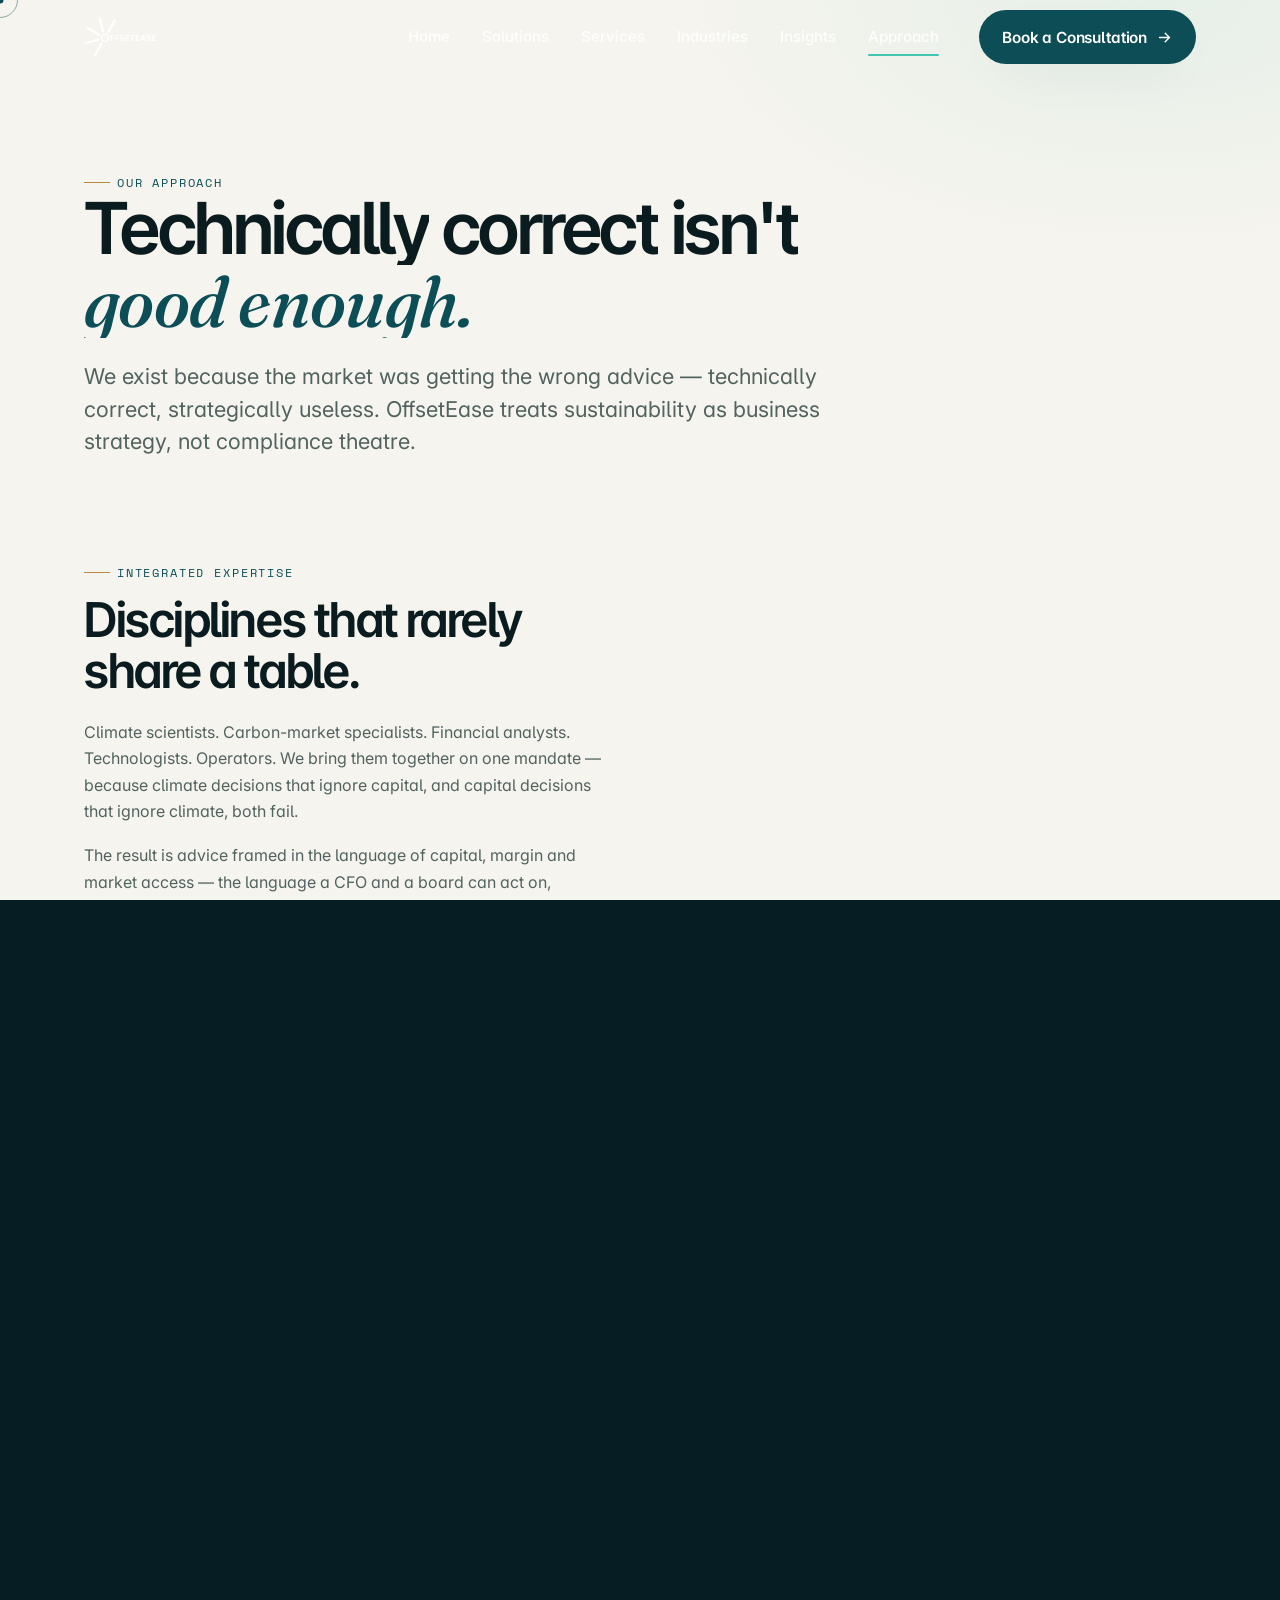
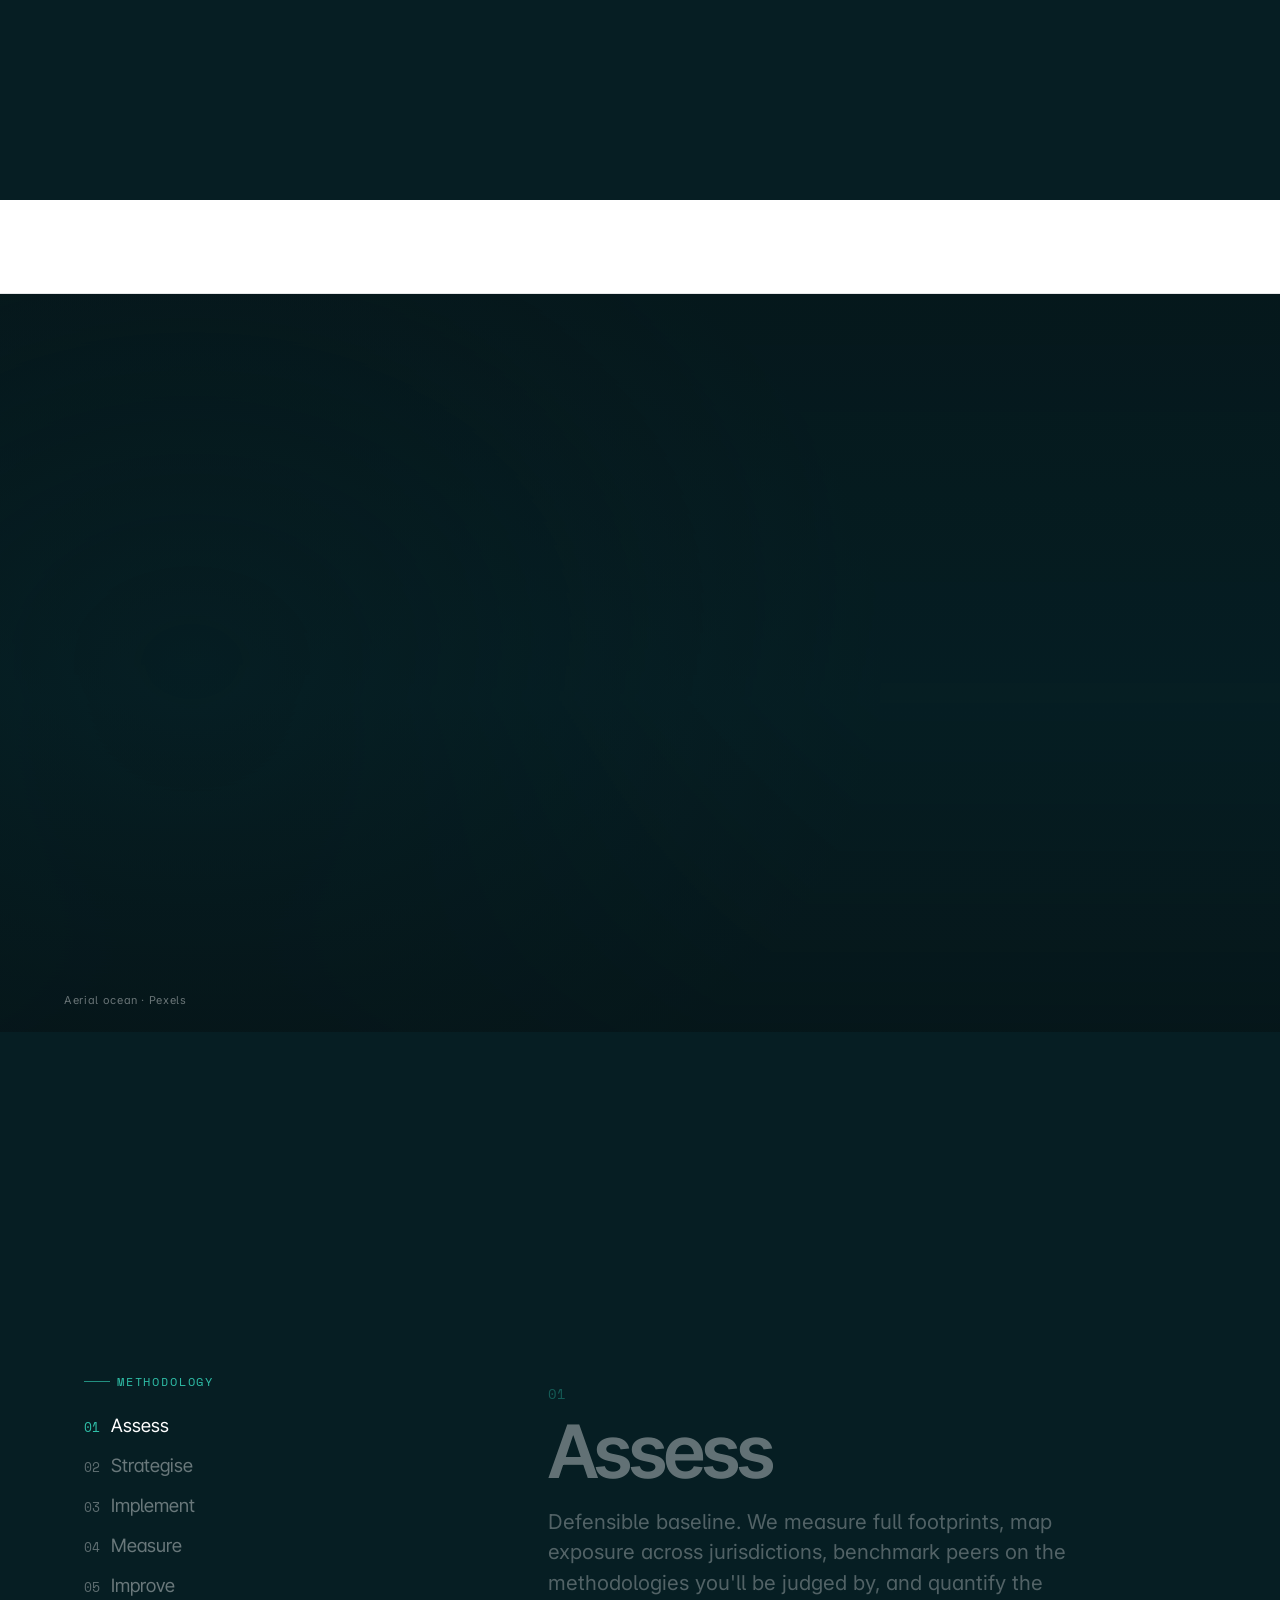
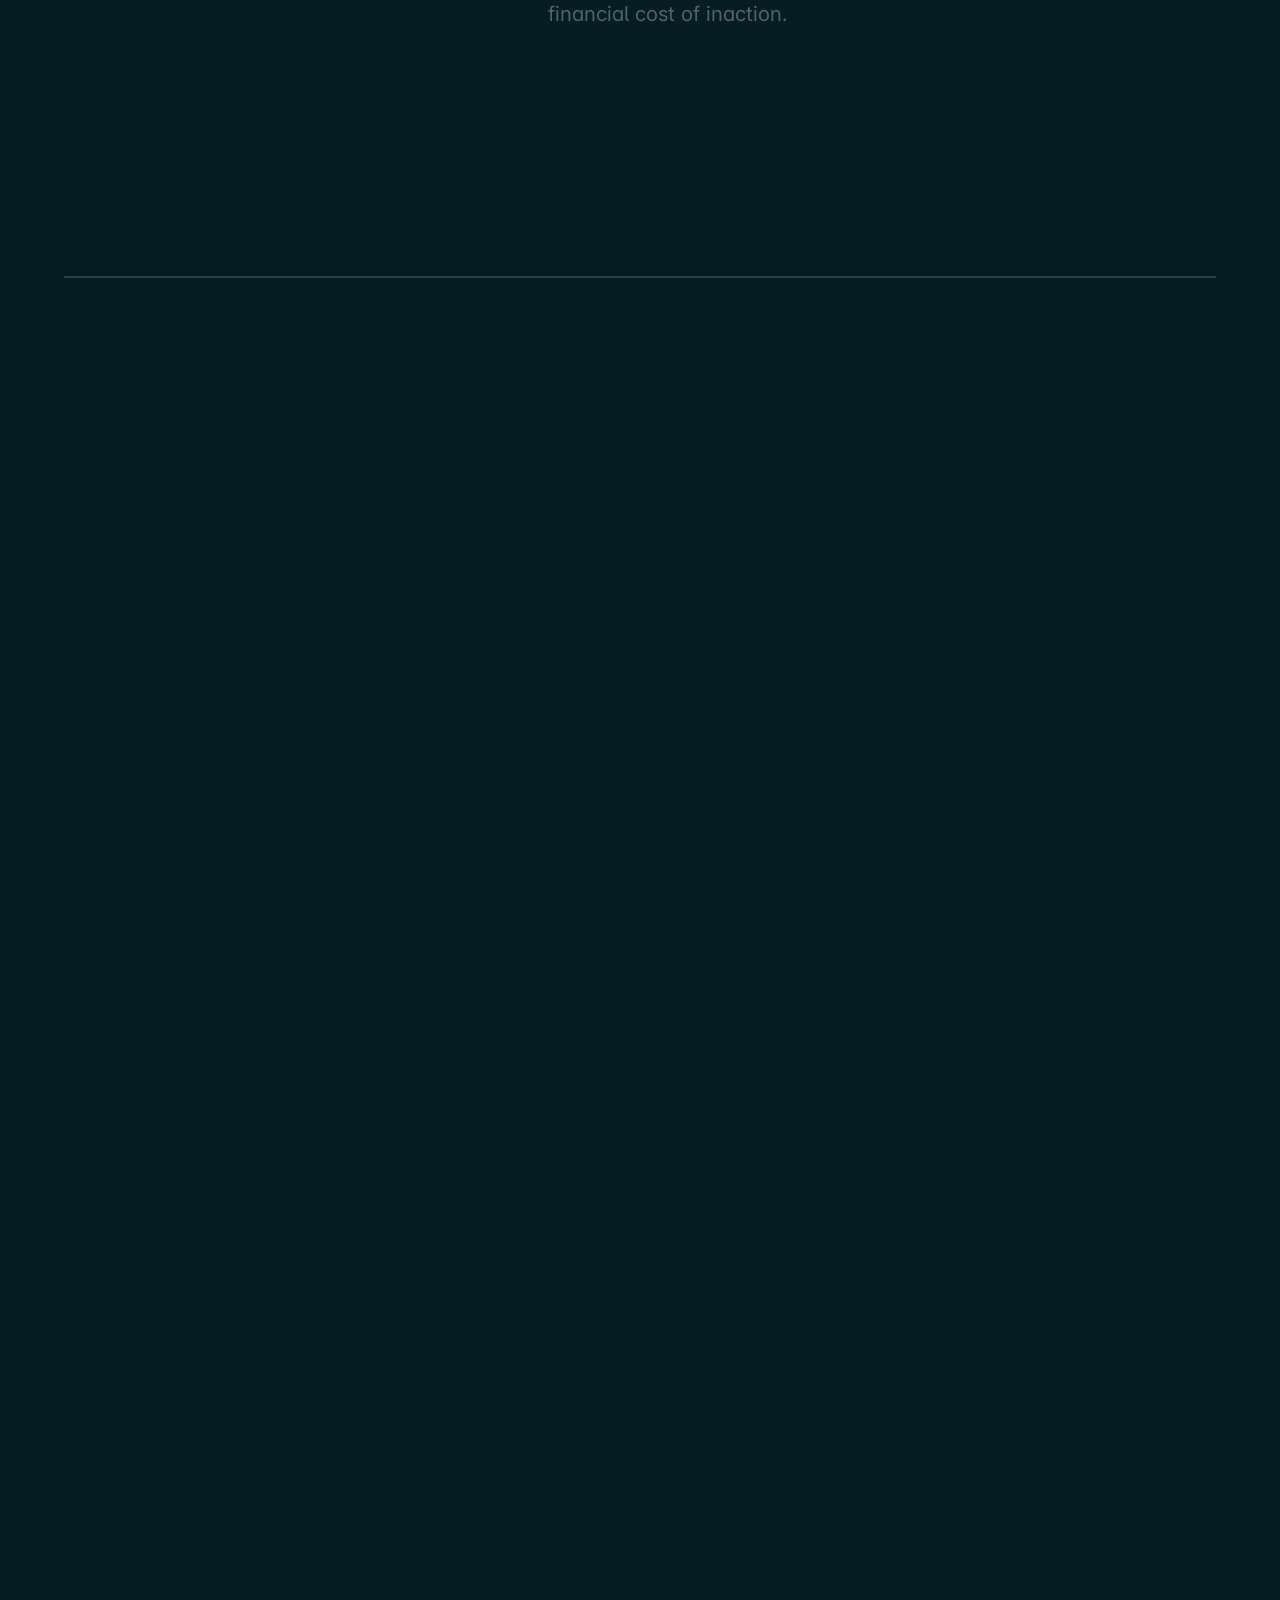
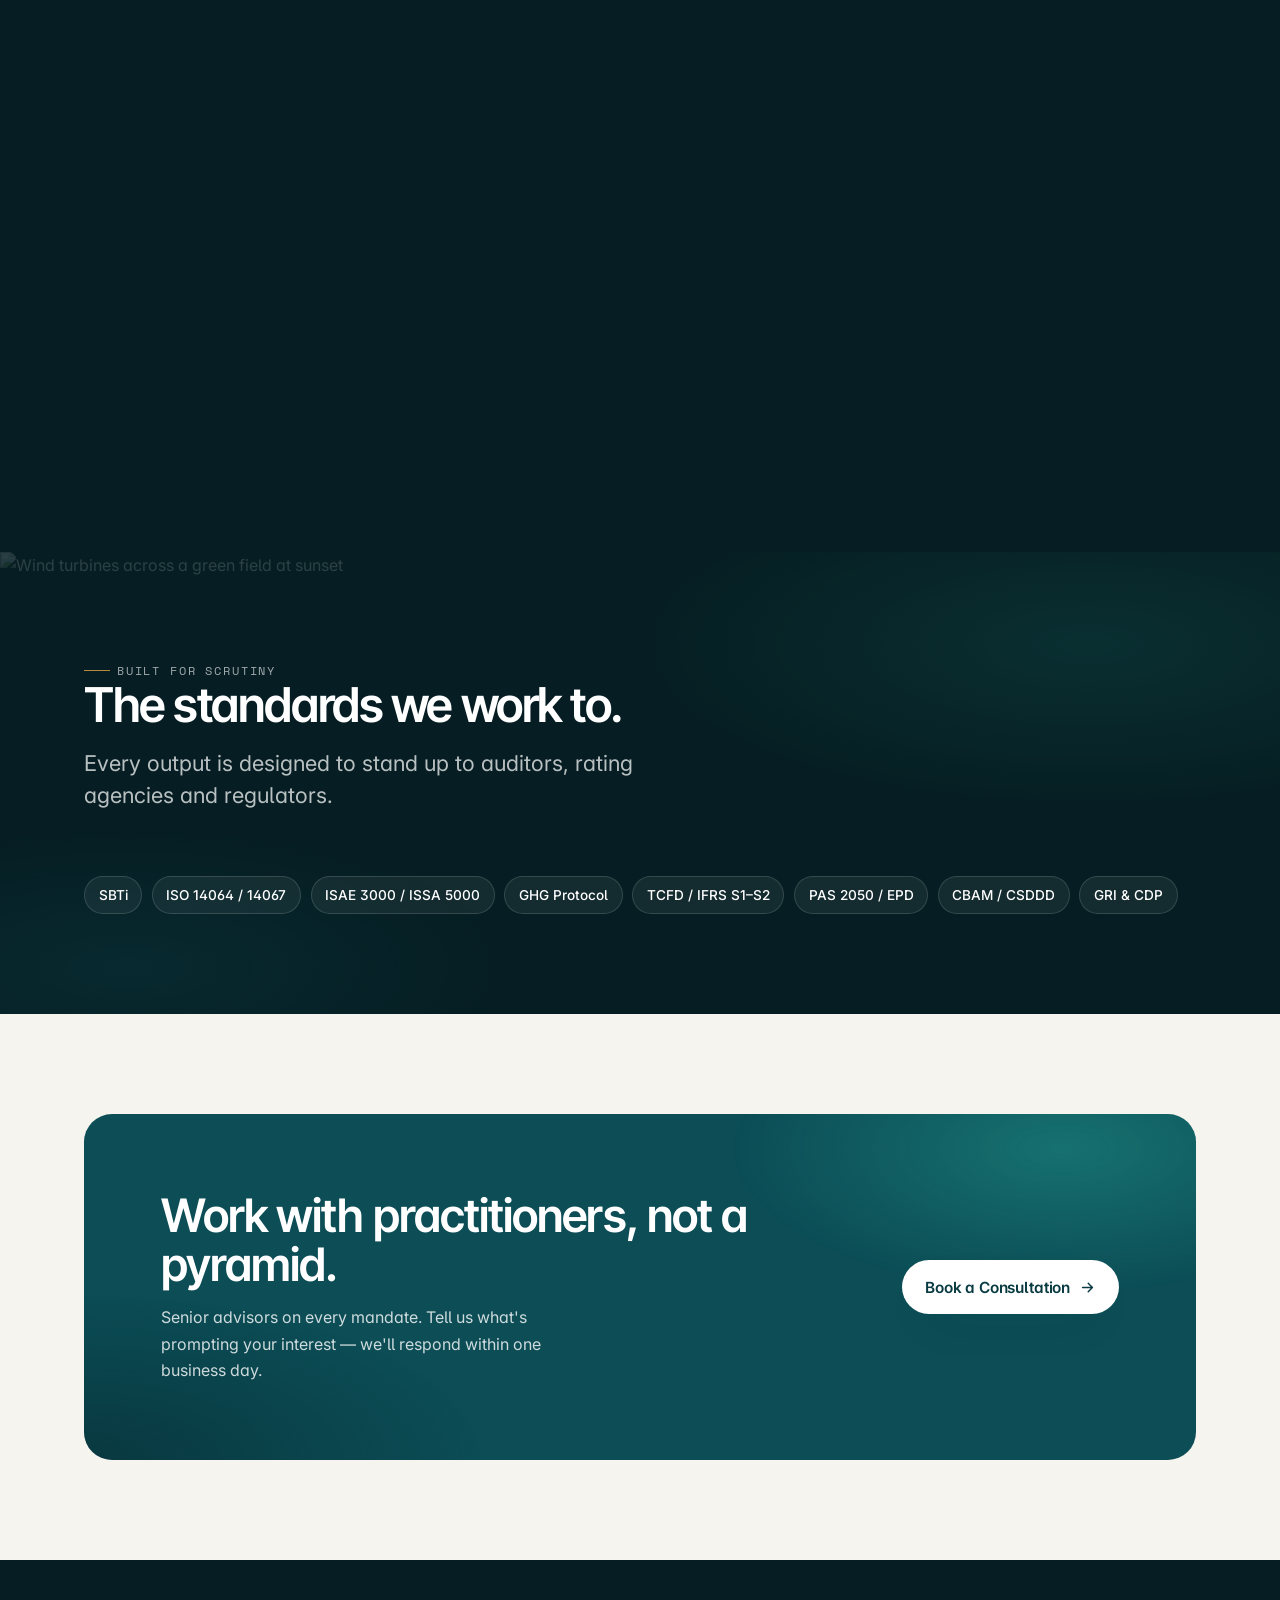
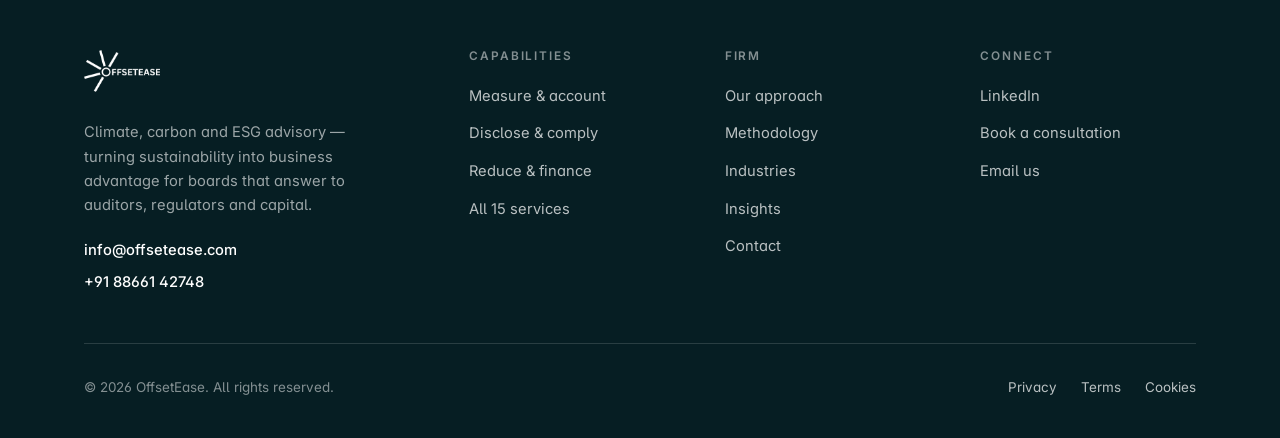
==== commit b717789b: "Approach: pinned cinematic methodology scenes (5-stage scroll film) - Methodology reimagined as a pi" ====
--- a/about.html
+++ b/about.html
@@ -132,37 +132,29 @@
   <span class="cinema__source">Aerial ocean · Pexels</span>
 </section>
 
-<!-- Methodology -->
-<section class="section" id="method">
-  <div class="wrap">
-    <div class="head reveal">
-      <p class="eyebrow">Methodology</p>
-      <h2 class="h2">The five-stage cycle.</h2>
-      <p class="lead">A structured engagement model that compounds — each turn cheaper and more capable than the last.</p>
-    </div>
-    <div class="method">
-      <div class="cycle reveal">
-        <svg viewBox="0 0 400 400" role="img" aria-label="Five-stage engagement cycle">
-          <defs><linearGradient id="cyc2" x1="0" y1="0" x2="1" y2="1"><stop offset="0" stop-color="#0C4D56"/><stop offset="1" stop-color="#2FBFA8"/></linearGradient></defs>
-          <circle cx="200" cy="200" r="150" fill="none" stroke="var(--line)" stroke-width="2"/>
-          <circle cx="200" cy="200" r="150" fill="none" stroke="url(#cyc2)" stroke-width="3" stroke-dasharray="4 10" stroke-linecap="round" opacity="0.5"><animateTransform attributeName="transform" type="rotate" from="0 200 200" to="360 200 200" dur="60s" repeatCount="indefinite"/></circle>
-          <g data-seg="0" style="transition:opacity .5s"><circle cx="200" cy="50" r="9" fill="url(#cyc2)"/><text x="200" y="30" text-anchor="middle" font-family="Inter Tight" font-size="14" font-weight="600" fill="#0A1B1E">Assess</text></g>
-          <g data-seg="1" style="transition:opacity .5s"><circle cx="342" cy="153" r="9" fill="url(#cyc2)"/><text x="360" y="150" text-anchor="middle" font-family="Inter Tight" font-size="14" font-weight="600" fill="#0A1B1E">Strategise</text></g>
-          <g data-seg="2" style="transition:opacity .5s"><circle cx="288" cy="320" r="9" fill="url(#cyc2)"/><text x="288" y="348" text-anchor="middle" font-family="Inter Tight" font-size="14" font-weight="600" fill="#0A1B1E">Implement</text></g>
-          <g data-seg="3" style="transition:opacity .5s"><circle cx="112" cy="320" r="9" fill="url(#cyc2)"/><text x="112" y="348" text-anchor="middle" font-family="Inter Tight" font-size="14" font-weight="600" fill="#0A1B1E">Measure</text></g>
-          <g data-seg="4" style="transition:opacity .5s"><circle cx="58" cy="153" r="9" fill="url(#cyc2)"/><text x="40" y="150" text-anchor="middle" font-family="Inter Tight" font-size="14" font-weight="600" fill="#0A1B1E">Improve</text></g>
-          <text x="200" y="195" text-anchor="middle" font-family="Inter Tight" font-size="26" font-weight="600" fill="#0C4D56">05</text>
-          <text x="200" y="220" text-anchor="middle" font-family="Inter" font-size="12" fill="#51625F" letter-spacing="2">STAGES</text>
-        </svg>
-      </div>
-      <div class="method__list reveal" data-delay="1">
-        <div class="mstep"><div class="mstep__no">1</div><div><h3>Assess</h3><p>We measure full footprints, map exposure across jurisdictions, benchmark peers on the methodologies you'll be judged by, and quantify the financial cost of inaction.</p></div></div>
-        <div class="mstep"><div class="mstep__no">2</div><div><h3>Strategise</h3><p>Marginal abatement modelled and sequenced for finance-ability. Targets calibrated to be ambitious enough to be credible, feasible enough to be funded.</p></div></div>
-        <div class="mstep"><div class="mstep__no">3</div><div><h3>Implement</h3><p>Project structuring, technology procurement, supplier engagement, financing — and the data systems that make next year's disclosure cheaper than this year's.</p></div></div>
-        <div class="mstep"><div class="mstep__no">4</div><div><h3>Measure</h3><p>Instrumentation against milestones in the language investors and auditors recognise — limited or reasonable assurance.</p></div></div>
-        <div class="mstep"><div class="mstep__no">5</div><div><h3>Improve</h3><p>Findings closed, ambition raised where it becomes affordable, architecture extended to absorb the next regulatory move at lower marginal cost.</p></div></div>
-      </div>
-    </div>
+<!-- Methodology — pinned cinematic scenes -->
+<section class="method-film" id="method" data-methodfilm aria-label="The five-stage methodology">
+  <div class="mf__stage">
+    <div class="wrap mf__grid">
+      <div class="mf__rail" aria-hidden="true">
+        <p class="eyebrow eyebrow--light">Methodology</p>
+        <ol>
+          <li data-r="0"><b>01</b> Assess</li>
+          <li data-r="1"><b>02</b> Strategise</li>
+          <li data-r="2"><b>03</b> Implement</li>
+          <li data-r="3"><b>04</b> Measure</li>
+          <li data-r="4"><b>05</b> Improve</li>
+        </ol>
+      </div>
+      <div class="mf__scenes">
+        <div class="mf-scene" data-s="0"><span class="mf__no">01</span><h2>Assess</h2><p>Defensible baseline. We measure full footprints, map exposure across jurisdictions, benchmark peers on the methodologies you'll be judged by, and quantify the financial cost of inaction.</p></div>
+        <div class="mf-scene" data-s="1"><span class="mf__no">02</span><h2>Strategise</h2><p>Funded pathway. Marginal abatement modelled and sequenced for finance-ability — targets calibrated to be ambitious enough to be credible, feasible enough to be funded.</p></div>
+        <div class="mf-scene" data-s="2"><span class="mf__no">03</span><h2>Implement</h2><p>Systems, data, delivery. Project structuring, technology procurement, supplier engagement, financing — and the data systems that make next year's disclosure cheaper than this year's.</p></div>
+        <div class="mf-scene" data-s="3"><span class="mf__no">04</span><h2>Measure</h2><p>Audit-ready performance. Instrumented against milestones in the language investors and auditors recognise — limited or reasonable assurance.</p></div>
+        <div class="mf-scene" data-s="4"><span class="mf__no">05</span><h2>Improve</h2><p>Compounding progress. Findings closed, ambition raised where it becomes affordable, architecture extended to absorb the next regulatory move at lower marginal cost.</p></div>
+      </div>
+    </div>
+    <div class="mf__progress" aria-hidden="true"><i></i></div>
   </div>
 </section>
 
--- a/assets/css/styles.css
+++ b/assets/css/styles.css
@@ -421,6 +421,32 @@
 .svc-cat.is-active { background: var(--teal); border-color: var(--teal); color: #fff; }
 
 /* ==========================================================================
+   Horizontal reel (scroll-driven act) — Services capabilities
+   ========================================================================== */
+.reel { position: relative; background: var(--surface); border-block: 1px solid var(--line); }
+.reel__pin { position: relative; padding-block: clamp(3rem, 7vw, 6rem); }
+.reel__intro { padding-inline: var(--gutter); margin-bottom: 1.6rem; }
+.reel__track { display: grid; gap: 1.1rem; padding-inline: var(--gutter); }
+.reel__cat { display: flex; flex-direction: column; justify-content: center; padding: 1.6rem 0; }
+.reel__cat-no { font-family: var(--font-mono); color: var(--gold); font-size: .85rem; letter-spacing: .05em; }
+.reel__cat h3 { font-family: var(--font-display); font-size: clamp(1.6rem, 3vw, 2.4rem); letter-spacing: -0.03em; margin: .5rem 0 .5rem; }
+.reel__cat p { color: var(--slate); max-width: 34ch; }
+.reel__card { background: var(--surface); border: 1px solid var(--line); border-radius: var(--radius); padding: 1.7rem 1.6rem 1.5rem; }
+.reel__progress { display: none; }
+
+@media (min-width: 861px) {
+  .reel__pin { position: sticky; top: 0; height: 100vh; display: flex; flex-direction: column; justify-content: center; overflow: hidden; padding-block: 0; }
+  .reel__intro { position: absolute; top: clamp(90px, 12vh, 130px); left: 0; }
+  .reel__track { display: flex; grid-template-columns: none; gap: 1.6rem; align-items: stretch; will-change: transform; }
+  .reel__cat { flex: 0 0 clamp(240px, 20vw, 300px); }
+  .reel__card { flex: 0 0 clamp(300px, 25vw, 350px); display: flex; flex-direction: column; }
+  .reel__card p { margin-top: auto; }
+  .reel__end { flex: 0 0 clamp(300px, 25vw, 360px); }
+  .reel__progress { display: block; position: absolute; left: var(--gutter); right: var(--gutter); bottom: clamp(34px, 6vh, 54px); height: 2px; background: var(--line); }
+  .reel__progress i { display: block; height: 100%; width: 0; background: linear-gradient(90deg, var(--teal), var(--glow)); }
+}
+
+/* ==========================================================================
    Methodology — the cycle
    ========================================================================== */
 .method { display: grid; grid-template-columns: .9fr 1.1fr; gap: clamp(2rem, 5vw, 5rem); align-items: center; }
@@ -433,6 +459,44 @@
 .mstep.is-active .mstep__no, .mstep:hover .mstep__no { background: var(--teal); color: #fff; border-color: var(--teal); }
 .mstep h3 { font-size: 1.18rem; margin-bottom: .35rem; }
 .mstep p { font-size: .93rem; color: var(--slate); }
+
+/* ==========================================================================
+   Methodology film — pinned cinematic scenes
+   ========================================================================== */
+.method-film { position: relative; background: var(--teal-abyss); color: #fff; }
+.method-film .eyebrow { color: var(--glow); }
+.mf__stage { position: relative; padding-block: clamp(3rem, 8vw, 7rem); }
+.mf__grid { display: grid; gap: 2rem; }
+.mf__rail ol { list-style: none; margin: 1.2rem 0 0; padding: 0; display: grid; gap: .6rem; }
+.mf__rail li { font-family: var(--font-display); font-size: 1.15rem; color: rgba(255,255,255,.4); display: flex; gap: .7rem; align-items: baseline; transition: color .4s var(--ease); }
+.mf__rail li b { font-family: var(--font-mono); font-size: .8rem; font-weight: 400; color: rgba(255,255,255,.35); }
+.mf__rail li.active { color: #fff; }
+.mf__rail li.active b { color: var(--glow); }
+.mf-scene { }
+.mf__no { font-family: var(--font-mono); color: var(--glow); font-size: .9rem; }
+.mf-scene h2 { color: #fff; font-family: var(--font-display); font-size: clamp(2.4rem, 6vw, 4.6rem); letter-spacing: -0.04em; margin: .4rem 0 1rem; }
+.mf-scene p { color: rgba(255,255,255,.82); font-size: clamp(1.05rem, 1.6vw, 1.35rem); line-height: 1.5; max-width: 42ch; }
+.mf__progress { display: none; }
+
+/* Mobile / no-JS: stacked scenes, rail as intro */
+.mf-scene { padding-block: 1.4rem; border-top: 1px solid var(--line-light); }
+.mf-scene:first-of-type { border-top: 0; }
+
+@media (min-width: 861px) {
+  .method-film { height: 480vh; }
+  .mf__stage { position: sticky; top: 0; height: 100vh; display: flex; flex-direction: column; justify-content: center; padding-block: 0; overflow: hidden; }
+  .mf__grid { grid-template-columns: .8fr 1.2fr; align-items: center; }
+  .mf__scenes { position: relative; min-height: 46vh; }
+  .mf-scene { position: absolute; inset: 0; display: flex; flex-direction: column; justify-content: center; opacity: 0; transform: translateY(40px); border: 0; padding-block: 0; will-change: opacity, transform; }
+  .mf-scene[data-s="0"] { opacity: 1; transform: none; }
+  .mf__progress { display: block; position: absolute; left: var(--gutter); right: var(--gutter); bottom: clamp(34px, 6vh, 54px); height: 2px; background: var(--line-light); }
+  .mf__progress i { display: block; height: 100%; width: 0; background: linear-gradient(90deg, var(--teal), var(--glow)); }
+}
+@media (prefers-reduced-motion: reduce) {
+  .method-film { height: auto !important; }
+  .mf__stage { position: relative !important; height: auto; }
+  .mf-scene { position: static; opacity: 1; transform: none; border-top: 1px solid var(--line-light); padding-block: 1.4rem; }
+}
 
 /* ==========================================================================
    Stats band
